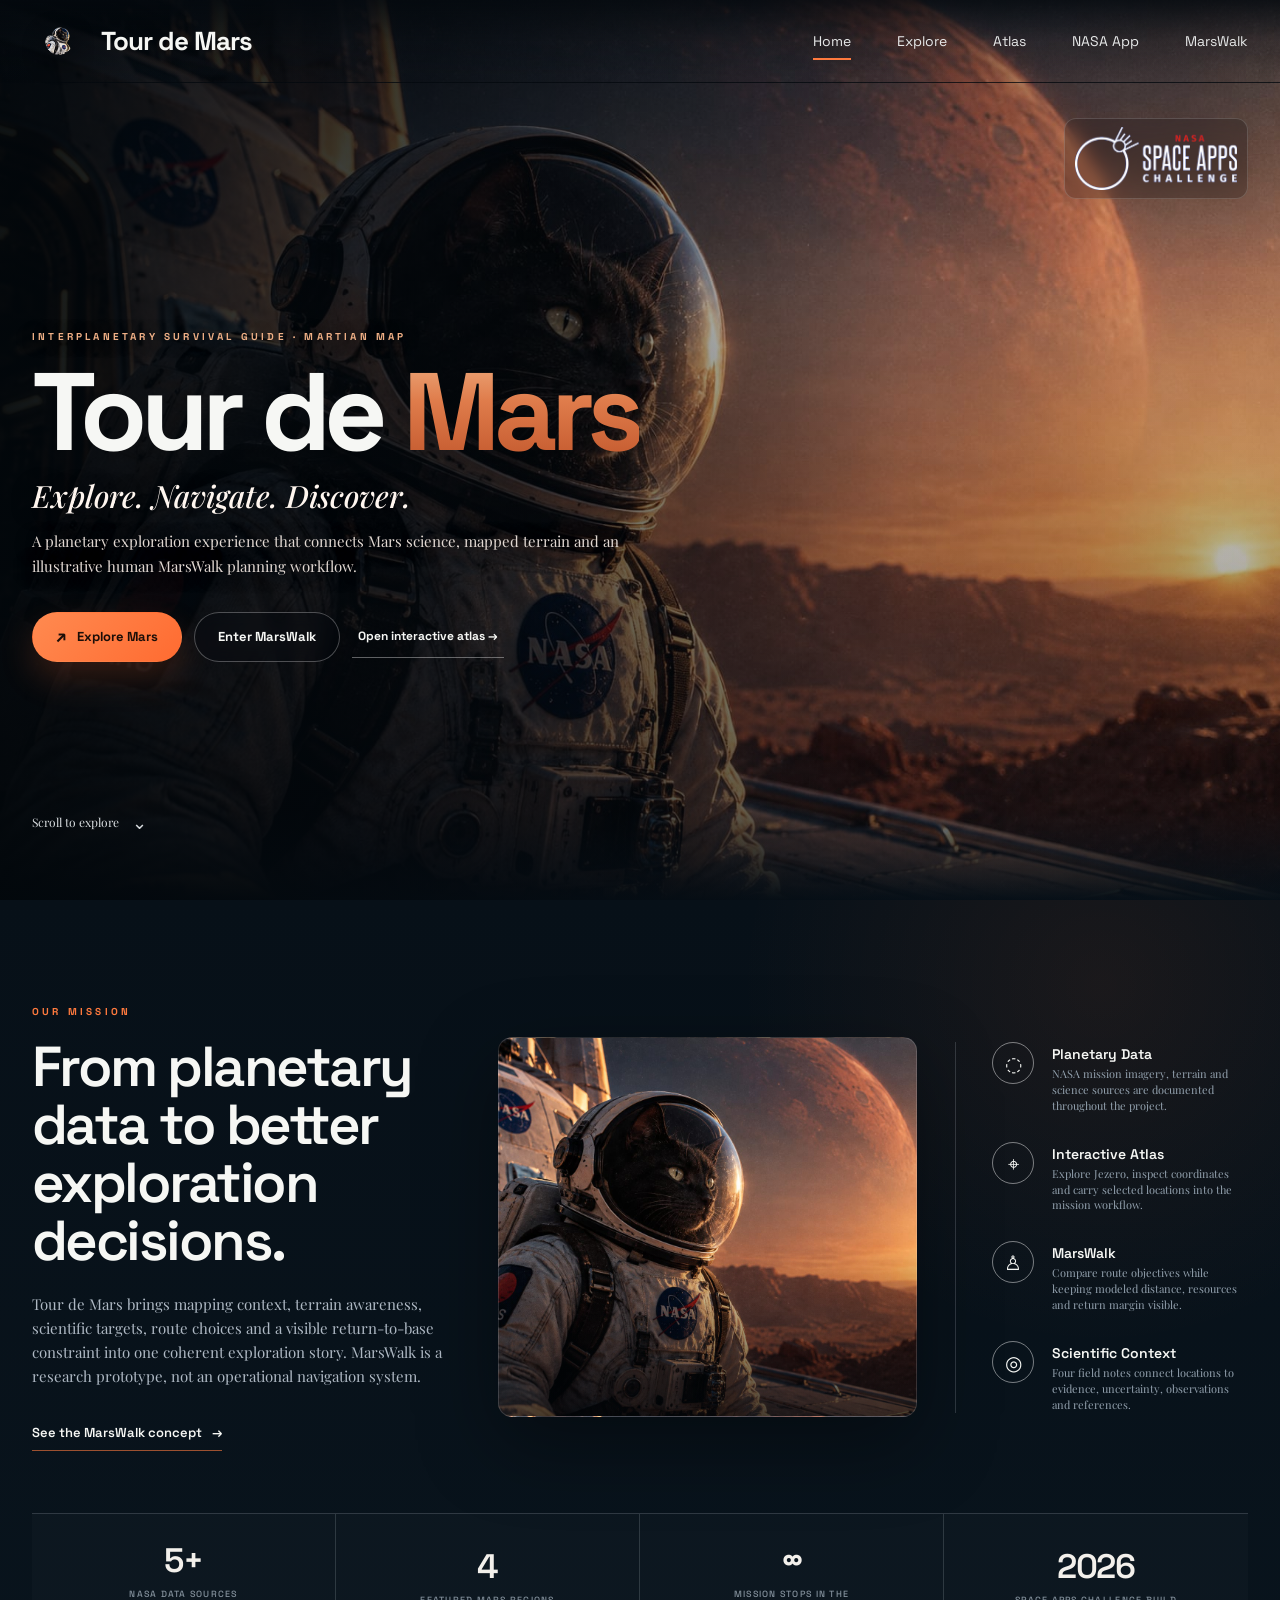
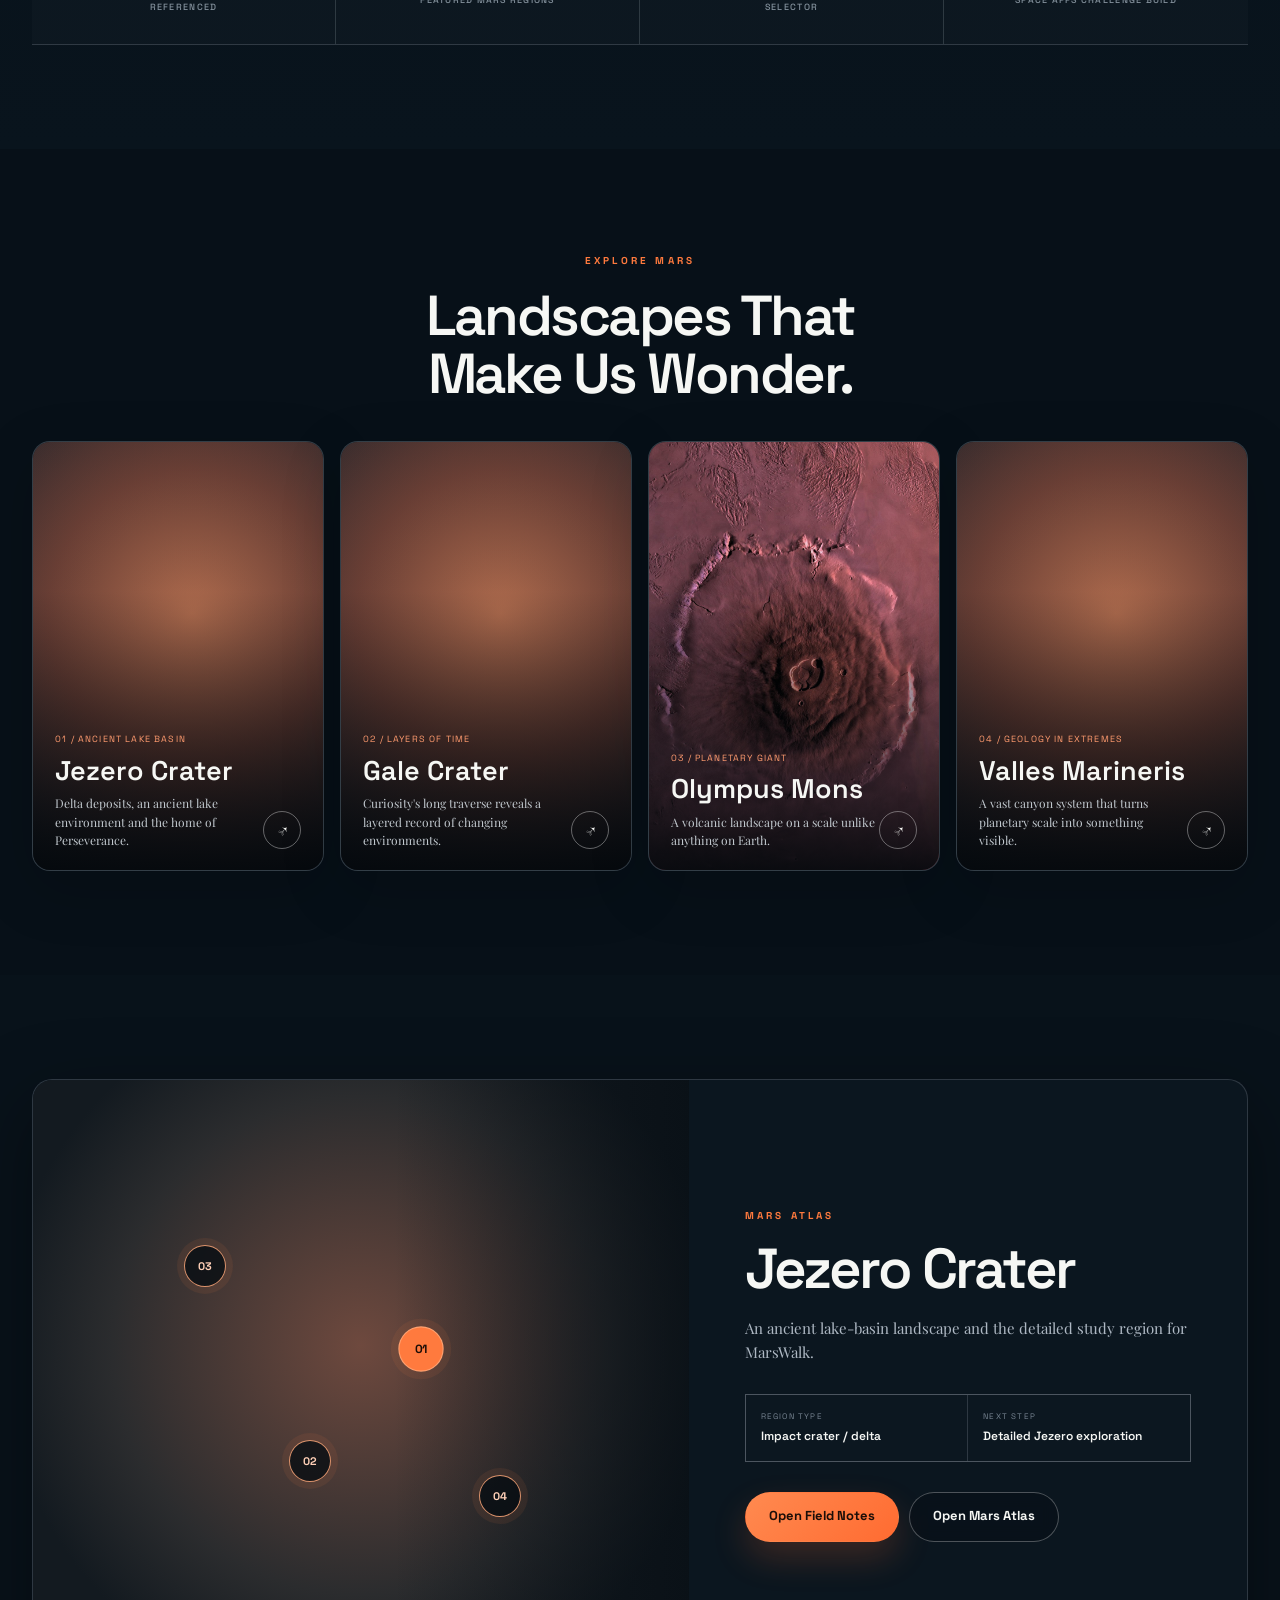
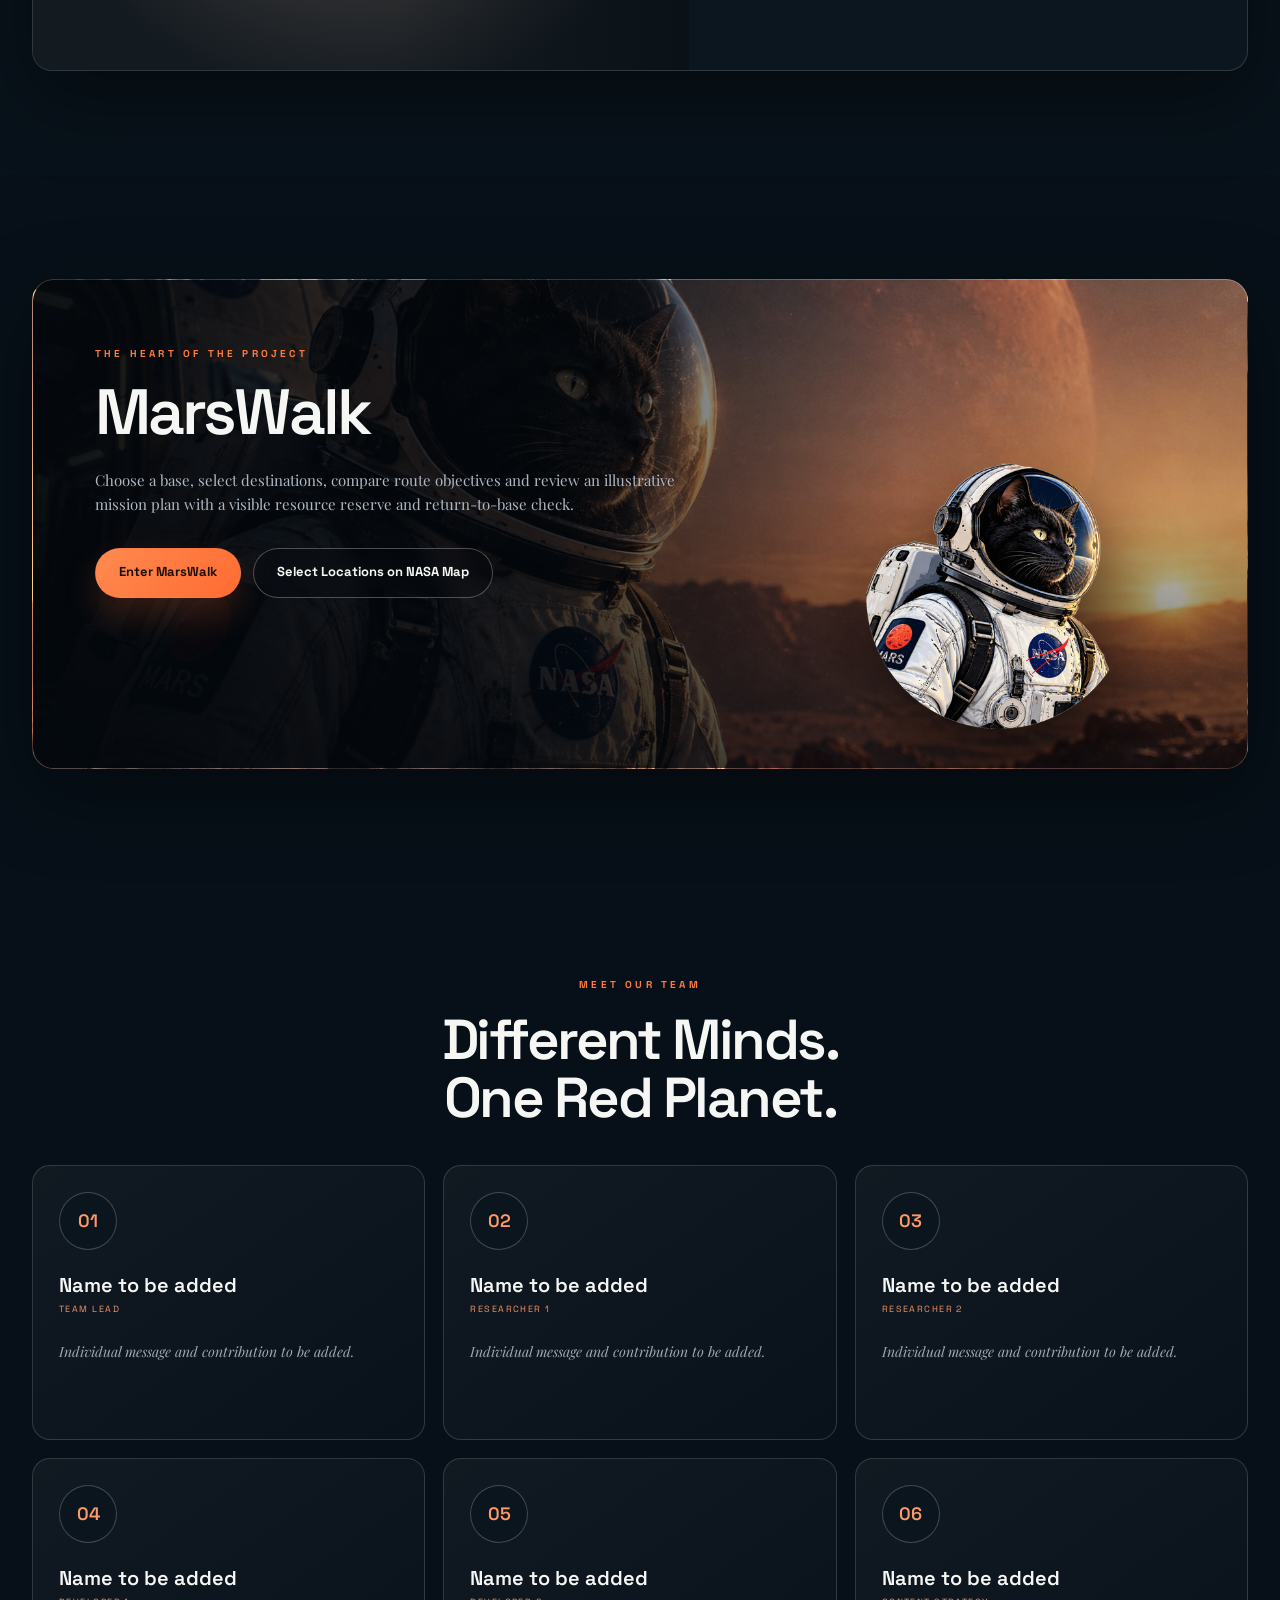
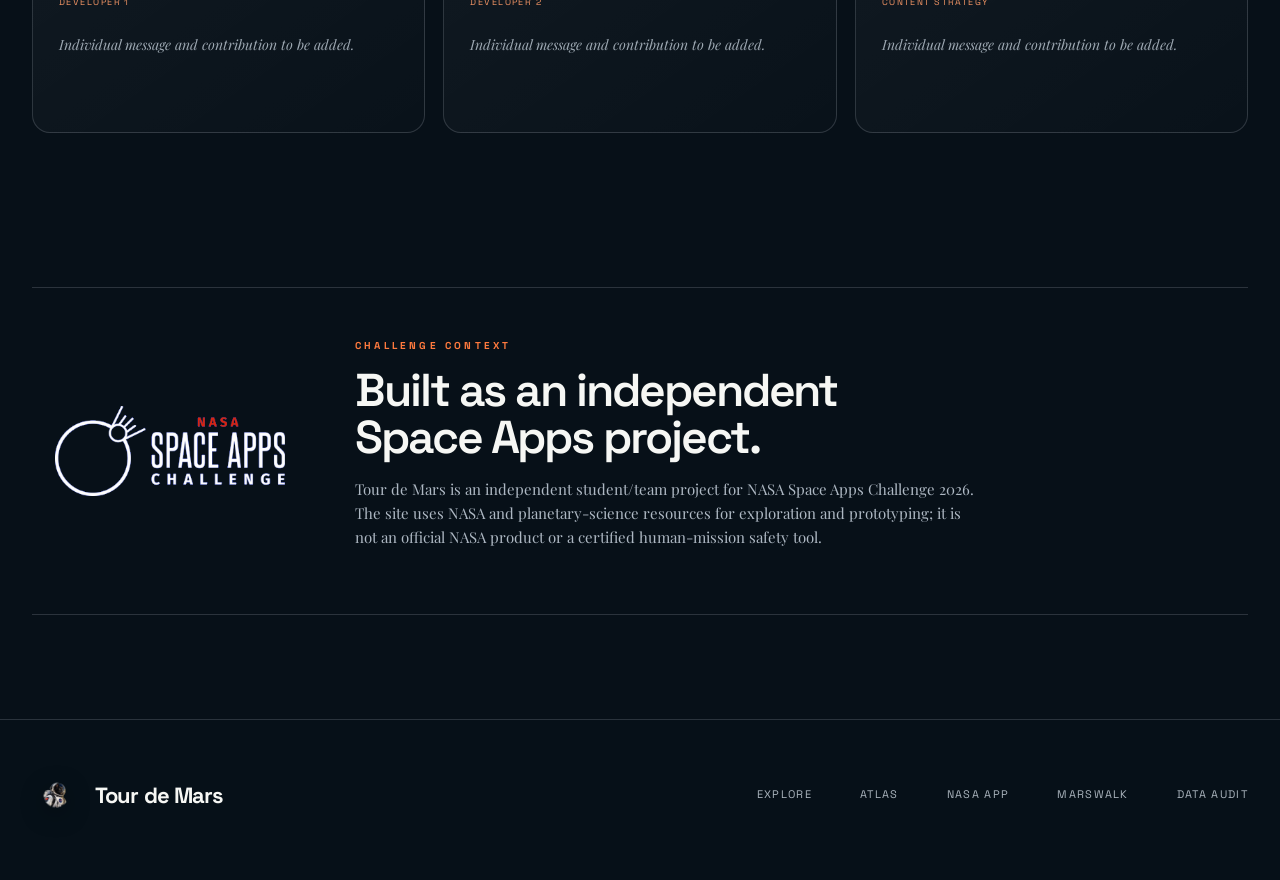
==== index.html @ bbc2a616 "first commit" ====
<!doctype html>
<html lang="en">
<head>
  <meta charset="utf-8">
  <meta name="viewport" content="width=device-width,initial-scale=1">
  <meta name="theme-color" content="#071018">
  <meta name="description" content="Tour de Mars — an interactive NASA Space Apps Challenge 2026 project exploring Mars through planetary data, field notes, a Mars atlas and the MarsWalk route-planning prototype.">
  <title>Tour de Mars — Explore. Navigate. Discover.</title>
  <link rel="preconnect" href="https://fonts.googleapis.com">
  <link rel="preconnect" href="https://fonts.gstatic.com" crossorigin>
  <link href="https://fonts.googleapis.com/css2?family=Playfair+Display:ital,wght@0,400;0,500;0,600;1,500&family=Space+Grotesk:wght@500;600;700&display=swap" rel="stylesheet">
  <link rel="stylesheet" href="site.css">
</head>
<body>
<header class="site-header" id="top">
  <div class="shell navbar">
    <a class="brand" href="index.html" aria-label="Tour de Mars home">
      <img class="brand-mark brand-mark-astronaut" src="assets/cat-astronaut.png" alt="Tour de Mars cat astronaut emblem">
      <span class="brand-name">Tour de Mars</span>
    </a>
    <button class="menu-btn" id="menuBtn" aria-label="Open navigation" aria-expanded="false">☰</button>
    <nav class="navlinks" id="navlinks" aria-label="Main navigation">
      <a class="active" href="#top">Home</a>
      <a href="#places">Explore</a>
      <a href="#atlas">Atlas</a>
      <a href="live-map.html">NASA App</a>
      <a href="marswalk.html">MarsWalk</a>
    </nav>
  </div>
</header>

<main>
  <section class="hero" aria-labelledby="hero-title">
    <div class="hero-bg" role="img" aria-label="Cat astronaut overlooking a sunlit Martian landscape"></div>
    <div class="hero-shade"></div>
    <a class="hero-space-apps" href="https://www.spaceappschallenge.org/" target="_blank" rel="noopener" aria-label="NASA Space Apps Challenge official website">
      <img src="assets/space-apps-logo-transparent.png" alt="NASA Space Apps Challenge">
    </a>
    <div class="shell hero-inner">
      <div class="hero-copy reveal">
        <div class="eyebrow hero-eyebrow">Interplanetary Survival Guide · Martian Map</div>
        <h1 id="hero-title">Tour de <span>Mars</span></h1>
        <p class="hero-sub">Explore. Navigate. Discover.</p>
        <p class="hero-intro">A planetary exploration experience that connects Mars science, mapped terrain and an illustrative human MarsWalk planning workflow.</p>
        <div class="hero-actions">
          <a class="button primary" href="#places"><span class="button-icon">↗</span>Explore Mars</a>
          <a class="button ghost" href="marswalk.html">Enter MarsWalk</a>
          <a class="hero-atlas-link" href="#atlas">Open interactive atlas →</a>
        </div>
      </div>
      <a class="scroll-hint" href="#mission">Scroll to explore <span>⌄</span></a>
    </div>
  </section>

  <section class="section mission-section" id="mission">
    <div class="shell mission-grid">
      <div class="mission-copy reveal">
        <div class="eyebrow">Our Mission</div>
        <h2>From planetary data to better exploration decisions.</h2>
        <p>Tour de Mars brings mapping context, terrain awareness, scientific targets, route choices and a visible return-to-base constraint into one coherent exploration story. MarsWalk is a research prototype, not an operational navigation system.</p>
        <a class="text-link" href="#marswalk">See the MarsWalk concept <span>→</span></a>
      </div>
      <div class="mission-visual reveal"><div class="mission-photo"></div></div>
      <div class="feature-list reveal" aria-label="Project features">
        <div class="feature-row"><span class="feature-icon">◌</span><div><b>Planetary Data</b><small>NASA mission imagery, terrain and science sources are documented throughout the project.</small></div></div>
        <div class="feature-row"><span class="feature-icon">⌖</span><div><b>Interactive Atlas</b><small>Explore Jezero, inspect coordinates and carry selected locations into the mission workflow.</small></div></div>
        <div class="feature-row"><span class="feature-icon">♙</span><div><b>MarsWalk</b><small>Compare route objectives while keeping modeled distance, resources and return margin visible.</small></div></div>
        <div class="feature-row"><span class="feature-icon">◎</span><div><b>Scientific Context</b><small>Four field notes connect locations to evidence, uncertainty, observations and references.</small></div></div>
      </div>
    </div>

    <div class="shell project-stats reveal" aria-label="Project overview statistics">
      <div class="stat"><strong>5+</strong><span>NASA data sources referenced</span></div>
      <div class="stat"><strong>4</strong><span>featured Mars regions</span></div>
      <div class="stat"><strong>∞</strong><span>mission stops in the selector</span></div>
      <div class="stat"><strong>2026</strong><span>Space Apps challenge build</span></div>
    </div>
  </section>

  <section class="section" id="places">
    <div class="shell">
      <div class="section-title centered-title reveal">
        <div class="eyebrow">Explore Mars</div>
        <h2>Landscapes That<br>Make Us Wonder.</h2>
      </div>
      <div class="site-grid">
        <a class="site-card reveal" href="site.html?site=jezero"><div class="photo nasa-photo" data-query="Jezero Crater Perseverance delta Mars"></div><div class="site-copy"><span class="num">01 / Ancient Lake Basin</span><h3>Jezero Crater</h3><p>Delta deposits, an ancient lake environment and the home of Perseverance.</p><span class="site-arrow">↗</span></div></a>
        <a class="site-card reveal" href="site.html?site=gale"><div class="photo nasa-photo" data-query="Gale Crater Mount Sharp Curiosity Mars"></div><div class="site-copy"><span class="num">02 / Layers of Time</span><h3>Gale Crater</h3><p>Curiosity's long traverse reveals a layered record of changing environments.</p><span class="site-arrow">↗</span></div></a>
        <a class="site-card reveal" href="site.html?site=olympus"><div class="photo" style="background-image:url('assets/olympus-mons.jpg')" role="img" aria-label="Olympus Mons"></div><div class="site-copy"><span class="num">03 / Planetary Giant</span><h3>Olympus Mons</h3><p>A volcanic landscape on a scale unlike anything on Earth.</p><span class="site-arrow">↗</span></div></a>
        <a class="site-card reveal" href="site.html?site=valles"><div class="photo nasa-photo" data-query="Valles Marineris Mars canyon NASA"></div><div class="site-copy"><span class="num">04 / Geology in Extremes</span><h3>Valles Marineris</h3><p>A vast canyon system that turns planetary scale into something visible.</p><span class="site-arrow">↗</span></div></a>
      </div>
    </div>
  </section>

  <section class="section atlas-section" id="atlas">
    <div class="shell atlas-card reveal">
      <div class="atlas-visual nasa-photo" data-query="Jezero Crater orbital Mars NASA" aria-label="NASA Mars image used as Jezero atlas preview">
        <div class="atlas-marker m1 active" data-site="jezero">01</div>
        <div class="atlas-marker m2" data-site="gale">02</div>
        <div class="atlas-marker m3" data-site="olympus">03</div>
        <div class="atlas-marker m4" data-site="valles">04</div>
      </div>
      <div class="atlas-info">
        <div class="eyebrow">Mars Atlas</div>
        <h2 id="atlasTitle">Jezero Crater</h2>
        <p id="atlasDesc">An ancient lake-basin landscape and the detailed study region for MarsWalk.</p>
        <dl class="atlas-meta"><div><dt>Region Type</dt><dd id="atlasType">Impact crater / delta</dd></div><div><dt>Next Step</dt><dd id="atlasNext">Detailed Jezero exploration</dd></div></dl>
        <div class="atlas-actions"><a id="atlasLink" class="button primary" href="site.html?site=jezero">Open Field Notes</a><a class="button ghost" href="live-map.html">Open Mars Atlas</a></div>
      </div>
    </div>
  </section>

  <section class="section" id="marswalk">
    <div class="shell marswalk-banner reveal">
      <div class="marswalk-overlay"></div>
      <div class="marswalk-copy">
        <div class="eyebrow">The Heart of the Project</div>
        <h2>MarsWalk</h2>
        <p>Choose a base, select destinations, compare route objectives and review an illustrative mission plan with a visible resource reserve and return-to-base check.</p>
        <div class="hero-actions"><a class="button primary" href="marswalk.html">Enter MarsWalk</a><a class="button ghost" href="live-map.html">Select Locations on NASA Map</a></div>
      </div>
      <img class="marswalk-cat" src="assets/cat-astronaut.png" alt="Tour de Mars cat astronaut">
    </div>
  </section>

  <section class="section team-section" id="team">
    <div class="shell">
      <div class="section-title centered-title reveal"><div class="eyebrow">Meet Our Team</div><h2>Different Minds.<br>One Red Planet.</h2></div>
      <div class="team-grid">
        <article class="team-card reveal"><div class="avatar">01</div><h3>Name to be added</h3><div class="role">Team Lead</div><p>Individual message and contribution to be added.</p></article>
        <article class="team-card reveal"><div class="avatar">02</div><h3>Name to be added</h3><div class="role">Researcher 1</div><p>Individual message and contribution to be added.</p></article>
        <article class="team-card reveal"><div class="avatar">03</div><h3>Name to be added</h3><div class="role">Researcher 2</div><p>Individual message and contribution to be added.</p></article>
        <article class="team-card reveal"><div class="avatar">04</div><h3>Name to be added</h3><div class="role">Developer 1</div><p>Individual message and contribution to be added.</p></article>
        <article class="team-card reveal"><div class="avatar">05</div><h3>Name to be added</h3><div class="role">Developer 2</div><p>Individual message and contribution to be added.</p></article>
        <article class="team-card reveal"><div class="avatar">06</div><h3>Name to be added</h3><div class="role">Content Strategy</div><p>Individual message and contribution to be added.</p></article>
      </div>
    </div>
  </section>

  <section class="section space-apps-section" id="space-apps">
    <div class="shell space-apps-card reveal">
      <img src="assets/space-apps-logo-transparent.png" alt="NASA Space Apps Challenge">
      <div><div class="eyebrow">Challenge Context</div><h2>Built as an independent Space Apps project.</h2><p>Tour de Mars is an independent student/team project for NASA Space Apps Challenge 2026. The site uses NASA and planetary-science resources for exploration and prototyping; it is not an official NASA product or a certified human-mission safety tool.</p></div>
    </div>
  </section>
</main>

<footer class="footer">
  <div class="shell footer-grid">
    <a class="brand footer-brand" href="index.html"><img class="brand-mark brand-mark-astronaut" src="assets/cat-astronaut.png" alt=""><span class="brand-name">Tour de Mars</span></a>
    <nav class="footer-nav" aria-label="Footer navigation"><a href="#places">Explore</a><a href="#atlas">Atlas</a><a href="live-map.html">NASA App</a><a href="marswalk.html">MarsWalk</a><a href="audit.html">Data Audit</a></nav>
  </div>
</footer>
<script src="site.js"></script>
</body>
</html>
---- site.css ----
:root{
  --bg:#071018;--bg2:#0a141d;--panel:#0d1822;--panel2:#101c27;--line:rgba(226,237,245,.16);
  --text:#f6f7f4;--muted:#aeb8c3;--dim:#73808d;--orange:#ff7a3e;--orange2:#d75a26;--amber:#f5ba75;
  --safe:#79d8ad;--bad:#ef6d6d;--radius:22px;--shadow:0 26px 80px rgba(0,0,0,.38);
  --head:"Space Grotesk",system-ui,sans-serif;--body:Inter,system-ui,-apple-system,"Segoe UI",sans-serif;color-scheme:dark
}
*{box-sizing:border-box}html{scroll-behavior:smooth;scroll-padding-top:86px}body{margin:0;background:var(--bg);color:var(--text);font-family:var(--body);line-height:1.6;overflow-x:hidden}a{color:inherit;text-decoration:none}button,input,select{font:inherit}img{max-width:100%;display:block}
a:focus-visible,button:focus-visible,input:focus-visible,select:focus-visible{outline:3px solid #ffd0b7;outline-offset:3px;border-radius:6px}.shell{width:min(1360px,calc(100% - 64px));margin:auto}
.site-header{position:fixed;top:0;left:0;right:0;z-index:100;border-bottom:1px solid transparent;transition:.25s;background:linear-gradient(180deg,rgba(4,9,14,.8),rgba(4,9,14,.18),transparent);backdrop-filter:blur(0)}.site-header.scrolled{background:rgba(5,12,18,.9);border-color:var(--line);backdrop-filter:blur(18px)}
.navbar{height:92px;display:grid;grid-template-columns:minmax(245px,1fr) auto minmax(185px,1fr);align-items:center;gap:28px}.brand{display:flex;align-items:center;gap:15px;min-width:0}.brand-mark{width:57px;height:57px;object-fit:contain;flex:none}.brand-name{font:700 28px/1 var(--head);letter-spacing:-.035em;white-space:nowrap}.navlinks{display:flex;align-items:center;justify-content:center;gap:44px}.navlinks a{position:relative;padding:11px 0;font-size:14px;color:#e7e9e9;white-space:nowrap}.navlinks a:after{content:"";position:absolute;left:0;right:100%;bottom:3px;height:2px;background:var(--orange);transition:.2s}.navlinks a:hover:after,.navlinks a.active:after{right:0}.space-apps-lockup{justify-self:end;width:166px;display:block}.space-apps-lockup img{width:100%;max-height:64px;object-fit:contain}.menu-btn{display:none;border:1px solid var(--line);background:rgba(8,15,22,.66);color:white;width:44px;height:44px;border-radius:12px;font-size:22px}
.hero{position:relative;min-height:100svh;display:flex;align-items:stretch;overflow:hidden;background:#0a1118}.hero-bg{position:absolute;inset:0;background-image:url('assets/hero-mars.jpeg');background-size:cover;background-position:center 43%;transform:scale(1.002)}.hero-shade{position:absolute;inset:0;background:linear-gradient(90deg,rgba(2,7,11,.92) 0%,rgba(3,8,13,.66) 34%,rgba(4,9,14,.13) 67%,rgba(4,9,14,.1)),linear-gradient(180deg,rgba(3,8,13,.3),transparent 28%,rgba(3,8,13,.38) 92%,#071018 100%)}.hero-inner{position:relative;z-index:2;display:flex;align-items:center;min-height:100svh;padding-top:92px}.hero-copy{max-width:760px;margin-top:-2vh}.hero h1{font:700 clamp(68px,8vw,126px)/.9 var(--head);letter-spacing:-.06em;margin:0 0 24px;text-wrap:balance}.hero-sub{font:500 clamp(20px,2.2vw,34px)/1.42 "Playfair Display",serif;margin:0;color:#f6eee8;text-shadow:0 2px 24px rgba(0,0,0,.35)}.hero-actions{display:flex;gap:12px;flex-wrap:wrap;margin-top:32px}.button{display:inline-flex;align-items:center;justify-content:center;gap:10px;min-height:50px;padding:0 23px;border:1px solid rgba(255,255,255,.28);border-radius:999px;font-size:13px;font-weight:700;transition:.2s;background:rgba(4,10,16,.28);backdrop-filter:blur(8px)}.button:hover{transform:translateY(-2px);border-color:rgba(255,255,255,.62)}.button.primary{background:linear-gradient(135deg,#ff8a50,#ff6b31);border-color:transparent;color:#1b0e08;box-shadow:0 16px 35px rgba(255,110,49,.2)}.button-icon{font-size:17px}.scroll-hint{position:absolute;left:0;bottom:7vh;display:flex;align-items:center;gap:13px;font-size:12px;color:#d8dcdf}.scroll-hint span{font-size:18px}
.section{padding:104px 0}.eyebrow{font-size:10px;letter-spacing:.32em;text-transform:uppercase;color:var(--orange);font-weight:700}.mission-section{background:radial-gradient(circle at 86% 10%,rgba(255,123,62,.08),transparent 27%),linear-gradient(180deg,#071018,#09141d)}.mission-grid{display:grid;grid-template-columns:1.08fr 1.06fr .74fr;gap:38px;align-items:center}.mission-copy h2,.split-intro h2,.section-title h2,.atlas-info h2,.space-apps-card h2,.marswalk-copy h2{font:600 clamp(38px,4.4vw,68px)/1.03 var(--head);letter-spacing:-.045em;margin:18px 0 22px;text-wrap:balance}.mission-copy p,.split-intro p,.atlas-info p,.space-apps-card p,.marswalk-copy p{color:var(--muted);font-size:15px;max-width:620px}.text-link{display:inline-flex;align-items:center;gap:10px;margin-top:20px;padding-bottom:6px;border-bottom:1px solid rgba(255,122,62,.6);font-weight:600;font-size:13px}.mission-visual{min-height:380px}.mission-photo{height:100%;min-height:380px;border-radius:14px;background:linear-gradient(180deg,transparent 55%,rgba(2,6,10,.72)),url('assets/hero-mars.jpeg') center 58%/cover;box-shadow:var(--shadow);border:1px solid var(--line)}.feature-list{border-left:1px solid var(--line);padding-left:36px;display:grid;gap:28px}.feature-row{display:grid;grid-template-columns:44px 1fr;gap:16px;align-items:start}.feature-icon{width:42px;height:42px;border:1px solid rgba(255,255,255,.45);border-radius:50%;display:grid;place-items:center;font-size:20px}.feature-row b{display:block;font:600 14px var(--head);margin:3px 0}.feature-row small{display:block;color:#92a0ad;font-size:11px;line-height:1.45}
.about-mars{padding-top:72px;padding-bottom:70px;background:#09141d}.split-intro{display:grid;grid-template-columns:1fr .9fr;gap:80px;align-items:end}.split-intro h2{margin-bottom:0}.split-intro p{margin:0 0 6px}.section-title{margin-bottom:38px}.section-title h2{margin-bottom:0}.site-grid{display:grid;grid-template-columns:repeat(4,1fr);gap:16px}.site-card{position:relative;min-height:430px;border-radius:18px;overflow:hidden;background:#111c25;border:1px solid var(--line);box-shadow:0 18px 60px rgba(0,0,0,.18)}.site-card .photo{position:absolute;inset:0;background:radial-gradient(circle at 55% 40%,#b56f50,#6c4036 48%,#172029);background-size:cover;background-position:center;transition:transform .55s}.site-card:hover .photo{transform:scale(1.045)}.site-card .photo:after{content:"";position:absolute;inset:0;background:linear-gradient(180deg,rgba(4,8,12,.04) 35%,rgba(4,8,12,.94) 100%)}.site-copy{position:absolute;left:22px;right:22px;bottom:20px;z-index:2}.site-copy .num{font-size:9px;text-transform:uppercase;letter-spacing:.13em;color:#ff9b6f}.site-copy h3{font:600 27px/1.02 var(--head);margin:8px 0 10px}.site-copy p{margin:0 42px 0 0;color:#c0c7cd;font-size:11px;line-height:1.5}.site-arrow{position:absolute;right:0;bottom:1px;width:38px;height:38px;border:1px solid rgba(255,255,255,.36);border-radius:50%;display:grid;place-items:center}.atlas-section{background:#08121a}.atlas-card{display:grid;grid-template-columns:1.08fr .92fr;min-height:590px;border:1px solid var(--line);border-radius:20px;overflow:hidden;background:#0b161f;box-shadow:var(--shadow)}.atlas-visual{position:relative;min-height:590px;background:radial-gradient(circle at 50% 45%,#6e493e,#2b2c2e 54%,#131a20 78%);background-size:cover;background-position:center}.atlas-visual:after{content:"";position:absolute;inset:0;background:linear-gradient(90deg,transparent 55%,rgba(7,14,20,.74))}.atlas-marker{position:absolute;z-index:3;width:42px;height:42px;border:1px solid rgba(255,169,121,.85);border-radius:50%;background:rgba(5,11,16,.76);color:#ffd0b7;font:700 11px var(--head);display:grid;place-items:center;cursor:pointer;box-shadow:0 0 0 7px rgba(255,126,66,.08);transition:.2s}.atlas-marker:hover,.atlas-marker.active{background:var(--orange);color:#1b0d07;transform:scale(1.08)}.atlas-marker.m1{left:56%;top:42%}.atlas-marker.m2{left:39%;top:61%}.atlas-marker.m3{left:23%;top:28%}.atlas-marker.m4{left:68%;top:67%}.atlas-info{padding:60px 56px;align-self:center}.atlas-info h2{margin:16px 0 18px}.atlas-meta{display:grid;grid-template-columns:1fr 1fr;margin:30px 0;background:var(--line);gap:1px;border:1px solid var(--line)}.atlas-meta div{padding:15px;background:#0c1720}.atlas-meta dt{font-size:8px;letter-spacing:.15em;text-transform:uppercase;color:#778491}.atlas-meta dd{margin:4px 0 0;font-size:12px;font-weight:600}.atlas-actions{display:flex;gap:10px;flex-wrap:wrap}
.team-section{background:#071018}.team-grid{display:grid;grid-template-columns:repeat(3,1fr);gap:16px}.team-card{min-height:260px;padding:26px;border:1px solid var(--line);border-radius:18px;background:linear-gradient(145deg,rgba(255,255,255,.045),rgba(255,255,255,.012));transition:.2s}.team-card:hover{transform:translateY(-3px);border-color:rgba(255,122,62,.42)}.avatar{width:58px;height:58px;border:1px solid rgba(255,255,255,.22);border-radius:50%;display:grid;place-items:center;color:#ff9a68;font:600 18px var(--head);background:#0b151d}.team-card h3{font:600 20px var(--head);margin:22px 0 4px}.role{font-size:9px;letter-spacing:.16em;text-transform:uppercase;color:#f19464}.team-card p{font:italic 14px/1.6 "Playfair Display",serif;color:#9da8b2;margin:25px 0 0}.space-apps-section{padding-top:50px}.space-apps-card{display:grid;grid-template-columns:260px 1fr;gap:55px;align-items:center;border-top:1px solid var(--line);border-bottom:1px solid var(--line);padding:50px 8px}.space-apps-card img{width:230px;margin:auto}.space-apps-card h2{font-size:clamp(34px,3.6vw,54px);margin:13px 0 14px}
.marswalk-banner{position:relative;min-height:490px;border:1px solid var(--line);border-radius:22px;overflow:hidden;background:url('assets/hero-mars.jpeg') center 58%/cover;box-shadow:var(--shadow)}.marswalk-overlay{position:absolute;inset:0;background:linear-gradient(90deg,rgba(3,8,13,.96) 0%,rgba(3,8,13,.72) 43%,rgba(3,8,13,.18) 72%,rgba(3,8,13,.22)),linear-gradient(0deg,rgba(3,8,13,.55),transparent 55%)}.marswalk-copy{position:relative;z-index:2;width:min(650px,62%);padding:66px 0 60px 62px}.marswalk-copy h2{font-size:clamp(48px,5vw,76px)}.marswalk-cat{position:absolute;z-index:2;right:-1%;bottom:-18%;width:min(45%,520px);filter:drop-shadow(0 28px 38px rgba(0,0,0,.62))}.footer{border-top:1px solid var(--line);padding:32px 0 44px;background:#061018}.footer-grid{display:flex;align-items:center;justify-content:space-between;gap:30px;flex-wrap:wrap}.footer-brand .brand-mark{width:42px;height:42px}.footer-brand .brand-name{font-size:20px}.footer-nav{display:flex;gap:34px;font-size:11px;color:#aab4bd}.reveal{opacity:0;transform:translateY(18px);transition:opacity .65s ease,transform .65s ease}.reveal.in{opacity:1;transform:none}
.detail-wrap{padding:130px 0 100px}.detail-hero{position:relative;min-height:650px;overflow:hidden;border-radius:22px;border:1px solid var(--line);background:#111a22}.detail-photo{position:absolute;inset:0;background-size:cover;background-position:center}.detail-photo:after{content:"";position:absolute;inset:0;background:linear-gradient(90deg,rgba(3,8,13,.94),rgba(3,8,13,.55) 48%,rgba(3,8,13,.12)),linear-gradient(0deg,rgba(3,8,13,.7),transparent 55%)}.detail-text{position:absolute;z-index:2;left:clamp(26px,6vw,78px);bottom:clamp(34px,7vw,75px);max-width:690px}.detail-text h1{font:700 clamp(58px,7.5vw,106px)/.9 var(--head);letter-spacing:-.055em;margin:14px 0 18px}.detail-text p{color:#d1d6da;max-width:590px}.chips{display:flex;flex-wrap:wrap;gap:8px;margin-top:20px}.chip{border:1px solid var(--line);background:rgba(7,15,22,.6);border-radius:999px;padding:7px 11px;font-size:9px;letter-spacing:.07em;color:#d0d5d8}.detail-body{display:grid;grid-template-columns:1.2fr .8fr;gap:18px;margin-top:18px}.detail-panel{padding:34px;border:1px solid var(--line);border-radius:18px;background:#0a151e}.detail-panel h2{font:600 38px/1.05 var(--head);margin:12px 0 16px}.detail-panel p{color:#aeb8c3}.source-list{display:grid;gap:10px;margin-top:20px}.source-list a{padding-bottom:9px;border-bottom:1px solid var(--line);font-size:12px}.source-list a:hover{color:#ff9e6f}
@media(max-width:1120px){.navbar{grid-template-columns:1fr auto auto}.space-apps-lockup{width:135px}.navlinks{gap:24px}.mission-grid{grid-template-columns:1fr 1fr}.feature-list{grid-column:1/-1;border-left:0;border-top:1px solid var(--line);padding:28px 0 0;grid-template-columns:repeat(2,1fr)}.site-grid{grid-template-columns:repeat(2,1fr)}.team-grid{grid-template-columns:repeat(2,1fr)}.marswalk-copy{width:68%}}
@media(max-width:860px){.shell{width:min(100% - 32px,1360px)}.site-header{background:rgba(5,12,18,.76);backdrop-filter:blur(14px)}.navbar{height:76px;grid-template-columns:1fr auto auto;gap:13px}.brand-mark{width:44px;height:44px}.brand-name{font-size:22px}.menu-btn{display:block;grid-column:2}.space-apps-lockup{grid-column:3;width:105px}.navlinks{display:none;position:absolute;top:76px;left:16px;right:16px;flex-direction:column;align-items:stretch;gap:0;padding:10px;border:1px solid var(--line);border-radius:14px;background:rgba(6,14,20,.97);box-shadow:var(--shadow)}.navlinks.open{display:flex}.navlinks a{padding:13px 14px}.hero-bg{background-position:42% center}.hero-shade{background:linear-gradient(90deg,rgba(2,7,11,.9),rgba(2,7,11,.38)),linear-gradient(0deg,#071018 0%,transparent 40%)}.hero-inner{padding-top:76px}.hero-copy{max-width:650px}.mission-grid{grid-template-columns:1fr}.feature-list{grid-template-columns:1fr 1fr}.split-intro{grid-template-columns:1fr;gap:24px}.atlas-card{grid-template-columns:1fr}.atlas-visual{min-height:480px}.space-apps-card{grid-template-columns:180px 1fr;gap:30px}.marswalk-copy{width:74%;padding-left:38px}.marswalk-cat{opacity:.8}.detail-body{grid-template-columns:1fr}}
@media(max-width:600px){.shell{width:min(100% - 24px,1360px)}.navbar{grid-template-columns:1fr auto}.space-apps-lockup{display:none}.brand-name{font-size:20px}.hero{min-height:760px}.hero-bg{background-position:43% center}.hero h1{font-size:clamp(55px,17vw,84px)}.hero-sub{font-size:19px}.hero-actions .button{width:100%}.scroll-hint{bottom:26px}.section{padding:78px 0}.mission-photo{min-height:300px}.feature-list{grid-template-columns:1fr}.site-grid,.team-grid{grid-template-columns:1fr}.site-card{min-height:390px}.atlas-visual{min-height:380px}.atlas-info{padding:38px 24px}.atlas-meta{grid-template-columns:1fr}.space-apps-card{grid-template-columns:1fr;text-align:left}.space-apps-card img{margin:0;width:180px}.marswalk-banner{min-height:570px;background-position:47% center}.marswalk-overlay{background:linear-gradient(180deg,rgba(3,8,13,.92),rgba(3,8,13,.58) 60%,rgba(3,8,13,.3))}.marswalk-copy{width:100%;padding:42px 24px}.marswalk-cat{width:78%;right:-18%;opacity:.76}.footer-grid{align-items:flex-start;flex-direction:column}.footer-nav{gap:18px;flex-wrap:wrap}.detail-wrap{padding-top:96px}.detail-hero{min-height:560px}.detail-text h1{font-size:54px}}
@media(prefers-reduced-motion:reduce){html{scroll-behavior:auto}.reveal{opacity:1;transform:none;transition:none}.site-card .photo,.button,.team-card{transition:none}}


/* Full scientific field notes supplied for the four Mars sites. */
.detail-body{align-items:start}
.field-note-panel{padding:38px 40px 44px}
.field-note-panel>h2{font-size:clamp(30px,3vw,46px);max-width:850px;margin-bottom:24px}
.field-note-meta{display:grid;grid-template-columns:repeat(2,minmax(0,1fr));gap:8px;margin:4px 0 20px}
.field-meta-card{padding:12px 14px;border:1px solid var(--line);border-radius:11px;background:#08131b;min-width:0}
.field-meta-card small{display:block;color:#7f8d98;font-size:8px;line-height:1.3;letter-spacing:.15em;text-transform:uppercase;font-weight:700}
.field-meta-card b{display:block;margin-top:5px;font:600 12px/1.4 var(--head);color:#eef1ef}
.field-note-basis{margin:0 0 22px!important;padding:14px 16px;border-left:3px solid var(--orange);border-radius:0 10px 10px 0;background:rgba(255,122,62,.065);color:#c8d0d6!important;font-size:12.5px!important}
.field-note-toc{display:flex;gap:7px;flex-wrap:wrap;margin:0 0 24px;padding:0 0 22px;border-bottom:1px solid var(--line)}
.field-note-toc a{padding:6px 9px;border:1px solid var(--line);border-radius:999px;color:#aeb8c3;font-size:9px;line-height:1.2}
.field-note-toc a:hover{border-color:rgba(255,122,62,.7);color:#fff}
.field-note-section{padding:26px 0 2px;border-top:1px solid rgba(226,237,245,.1)}
.field-note-section:first-child{border-top:0;padding-top:0}
.field-note-section h3{margin:0 0 14px;font:600 23px/1.2 var(--head);letter-spacing:-.025em;color:#f3f4f1}
.field-note-section p{margin:0 0 13px;color:#aeb8c3;font-size:13.25px;line-height:1.75}
.field-note-section ul{margin:0 0 14px;padding:0 0 0 19px;color:#aeb8c3}
.field-note-section li{margin:0 0 10px;padding-left:4px;font-size:13.25px;line-height:1.7}
.field-note-section a,.reference-list a{color:#ff9e71;text-decoration:underline;text-decoration-color:rgba(255,158,113,.38);text-underline-offset:3px;overflow-wrap:anywhere}
.reference-list{display:grid;gap:8px;margin-top:4px}
.reference-item{padding:11px 12px;border:1px solid rgba(226,237,245,.1);border-radius:10px;background:#08131b;color:#9faab3;font-size:11.5px;line-height:1.65}
.detail-side{position:sticky;top:112px;padding:32px}
.detail-side h2{font-size:36px}
.source-note{margin-top:22px;padding-top:16px;border-top:1px solid var(--line);font-size:10px;line-height:1.65;color:#74828d}
@media(max-width:860px){.detail-side{position:static}.field-note-panel{padding:30px 26px}.field-note-meta{grid-template-columns:1fr 1fr}}
@media(max-width:600px){.field-note-panel{padding:25px 20px}.field-note-meta{grid-template-columns:1fr}.field-note-section h3{font-size:20px}.field-note-section p,.field-note-section li{font-size:12.5px}.field-note-toc{display:none}}

/* === New design 1 refinement === */
:root{--body:"Playfair Display",Georgia,serif}
body{font-family:var(--body);font-weight:400}
.navlinks,.button,.hero-atlas-link,.eyebrow,.text-link,.site-copy .num,.role,.footer-nav,.chip,.field-note-toc,.atlas-meta,.project-stats{font-family:var(--head)}
.site-header .navbar{grid-template-columns:minmax(260px,1fr) auto;height:82px}
.brand-mark-astronaut{width:54px;height:54px;object-fit:contain;object-position:center;filter:drop-shadow(0 6px 12px rgba(0,0,0,.35))}
.brand-name{font-size:26px;letter-spacing:-.04em;white-space:nowrap}
.navlinks{gap:46px;justify-self:end}
.hero-inner{padding-top:82px}
.hero-space-apps{position:absolute;z-index:4;right:max(32px,calc((100vw - 1360px)/2));top:118px;width:184px;padding:8px 10px;border:1px solid rgba(255,255,255,.16);border-radius:12px;background:rgba(4,8,12,.2);backdrop-filter:blur(8px)}
.hero-space-apps img{width:100%;height:auto;filter:drop-shadow(0 5px 14px rgba(0,0,0,.4))}
.hero-bg{background-position:center 44%}
.hero-shade{background:linear-gradient(90deg,rgba(2,7,11,.94) 0%,rgba(3,8,13,.68) 35%,rgba(4,9,14,.1) 70%,rgba(4,9,14,.08)),linear-gradient(180deg,rgba(3,8,13,.32),transparent 30%,rgba(3,8,13,.46) 90%,#071018 100%)}
.hero-copy{max-width:760px;margin-top:1vh}
.hero-eyebrow{color:#f0b086;margin-bottom:18px;text-shadow:0 2px 16px rgba(0,0,0,.5)}
.hero h1{white-space:nowrap;font-size:clamp(66px,8.6vw,132px);margin-bottom:16px}
.hero h1 span{background:linear-gradient(180deg,#f3ba8e 0%,#df7c4b 42%,#bb4e25 100%);-webkit-background-clip:text;background-clip:text;color:transparent}
.hero-sub{font:500 clamp(22px,2.4vw,36px)/1.2 var(--body);font-style:italic;margin:0 0 14px;color:#fff6ef}
.hero-intro{max-width:610px;margin:0;color:#e1d8d2;font-size:15px;line-height:1.7;text-shadow:0 2px 20px rgba(0,0,0,.5)}
.hero-actions{align-items:center}
.hero-atlas-link{font-size:12px;font-weight:700;padding:11px 6px;border-bottom:1px solid rgba(255,255,255,.36)}
.mission-copy p,.split-intro p,.atlas-info p,.space-apps-card p,.marswalk-copy p,.site-copy p,.detail-panel p{font-family:var(--body)}
.project-stats{margin-top:62px;display:grid;grid-template-columns:repeat(4,minmax(0,1fr));text-align:center;border-top:1px solid var(--line);border-bottom:1px solid var(--line);background:rgba(255,255,255,.014)}
.stat{padding:30px 22px;min-height:128px;display:flex;flex-direction:column;align-items:center;justify-content:center;border-right:1px solid var(--line)}
.stat:last-child{border-right:0}
.stat strong{display:block;font:600 34px/1 var(--head);letter-spacing:-.04em;color:#f3f0eb}
.stat span{display:block;margin-top:10px;font:500 9px/1.45 var(--head);text-transform:uppercase;letter-spacing:.14em;color:#84919c;max-width:170px}
.centered-title{text-align:center}
.centered-title h2{margin-left:auto;margin-right:auto}
.site-copy p{font-size:12px;line-height:1.55}
.team-grid{grid-template-columns:repeat(3,minmax(0,1fr));gap:18px}
.team-card{min-height:275px;text-align:left}
.team-card p{font-family:var(--body);font-size:14px}
.space-apps-card>img{background:transparent}
.footer{padding:38px 0 48px}
.footer-grid{min-height:74px}
.footer-nav{gap:48px;font-size:11px;text-transform:uppercase;letter-spacing:.12em}
.footer-brand .brand-mark{width:48px;height:48px}
.footer-brand .brand-name{font-size:22px;white-space:nowrap}
.detail-panel,.field-note-section p,.field-note-section li,.reference-item{font-family:var(--body)}
@media(max-width:1120px){.site-header .navbar{grid-template-columns:1fr auto}.navlinks{gap:28px}.project-stats{grid-template-columns:repeat(2,1fr)}.stat:nth-child(2){border-right:0}.stat:nth-child(-n+2){border-bottom:1px solid var(--line)}}
@media(max-width:860px){.site-header .navbar{grid-template-columns:1fr auto;height:76px}.menu-btn{display:block;grid-column:2}.navlinks{justify-self:stretch}.hero-inner{padding-top:76px}.hero-space-apps{top:94px;right:22px;width:142px}.hero h1{white-space:normal;max-width:700px}.brand-mark-astronaut{width:46px;height:46px}.team-grid{grid-template-columns:repeat(2,1fr)}}
@media(max-width:600px){.hero-space-apps{top:92px;right:14px;width:116px}.hero h1{font-size:clamp(54px,16vw,78px);line-height:.94}.hero-copy{padding-top:72px}.hero-intro{font-size:14px}.project-stats{grid-template-columns:1fr 1fr}.stat{padding:24px 12px;min-height:116px}.team-grid{grid-template-columns:1fr}.footer-nav{gap:22px}.brand-name{font-size:20px}}
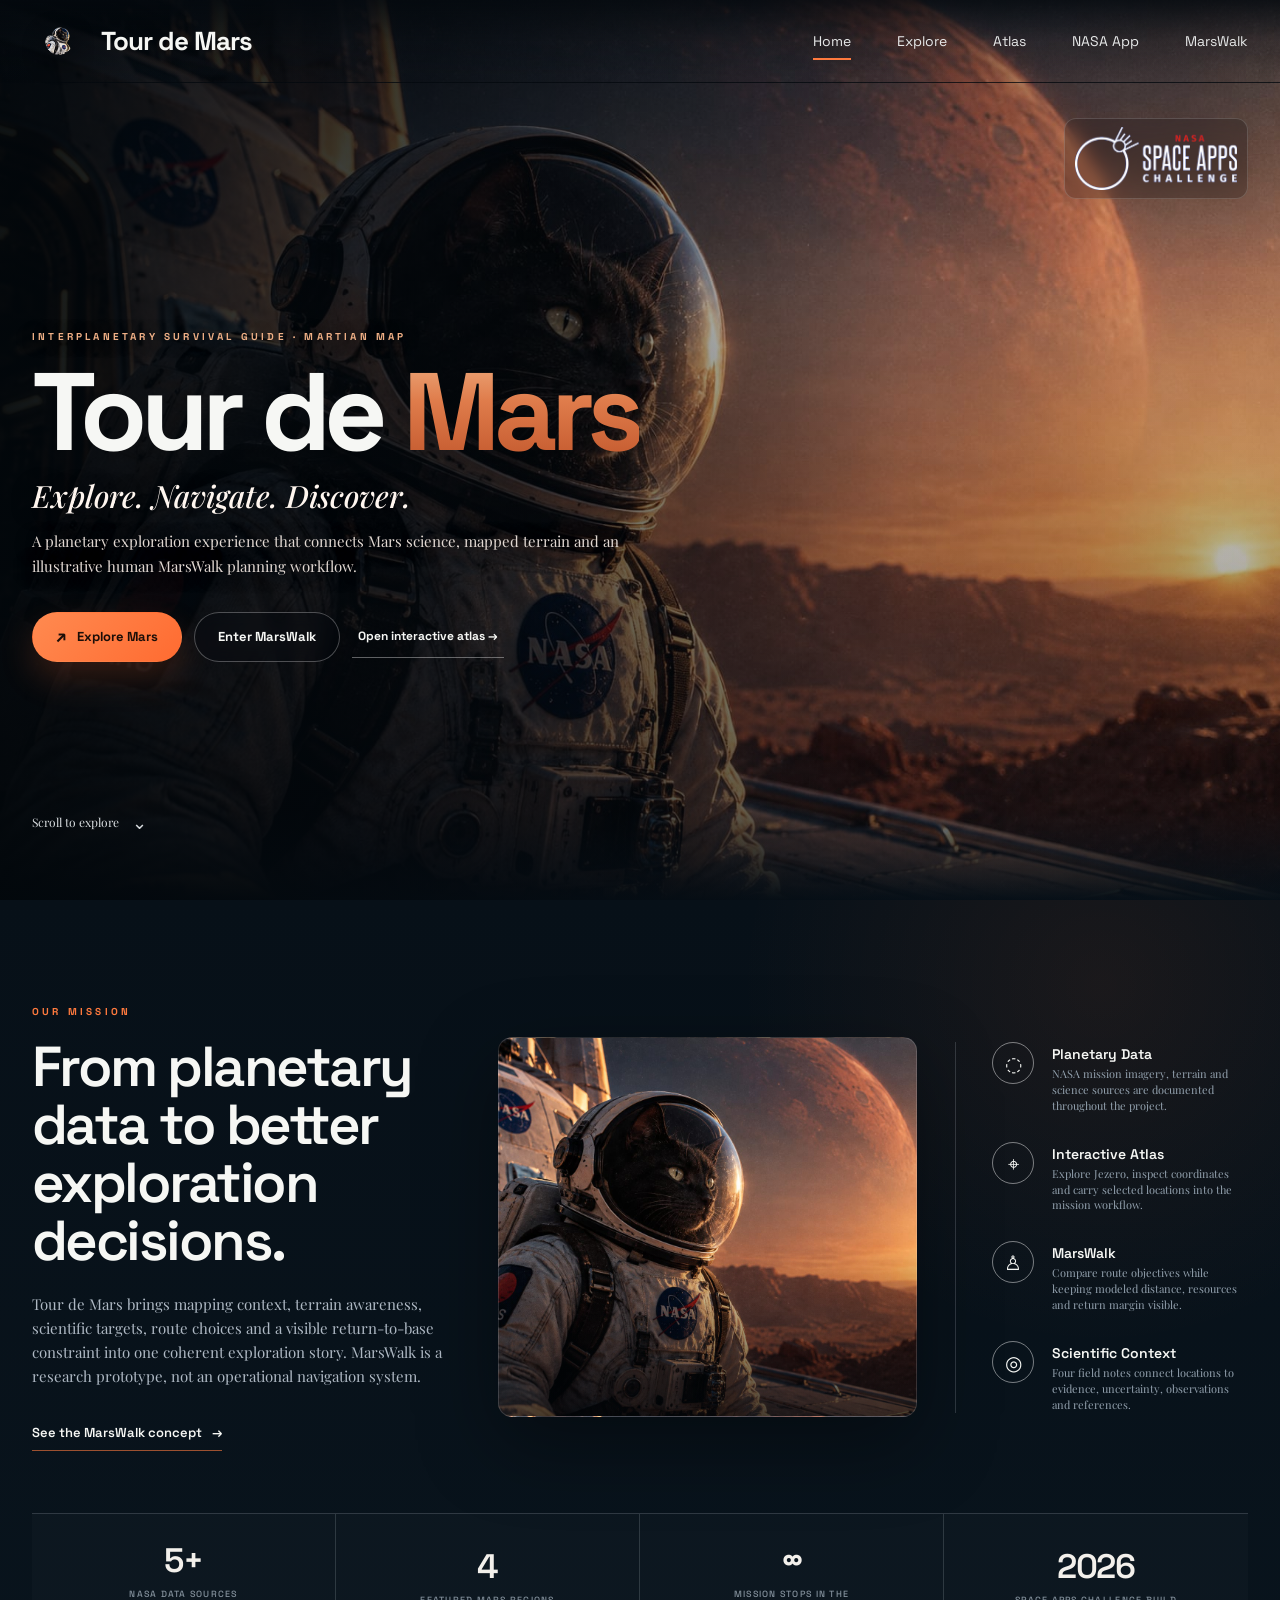
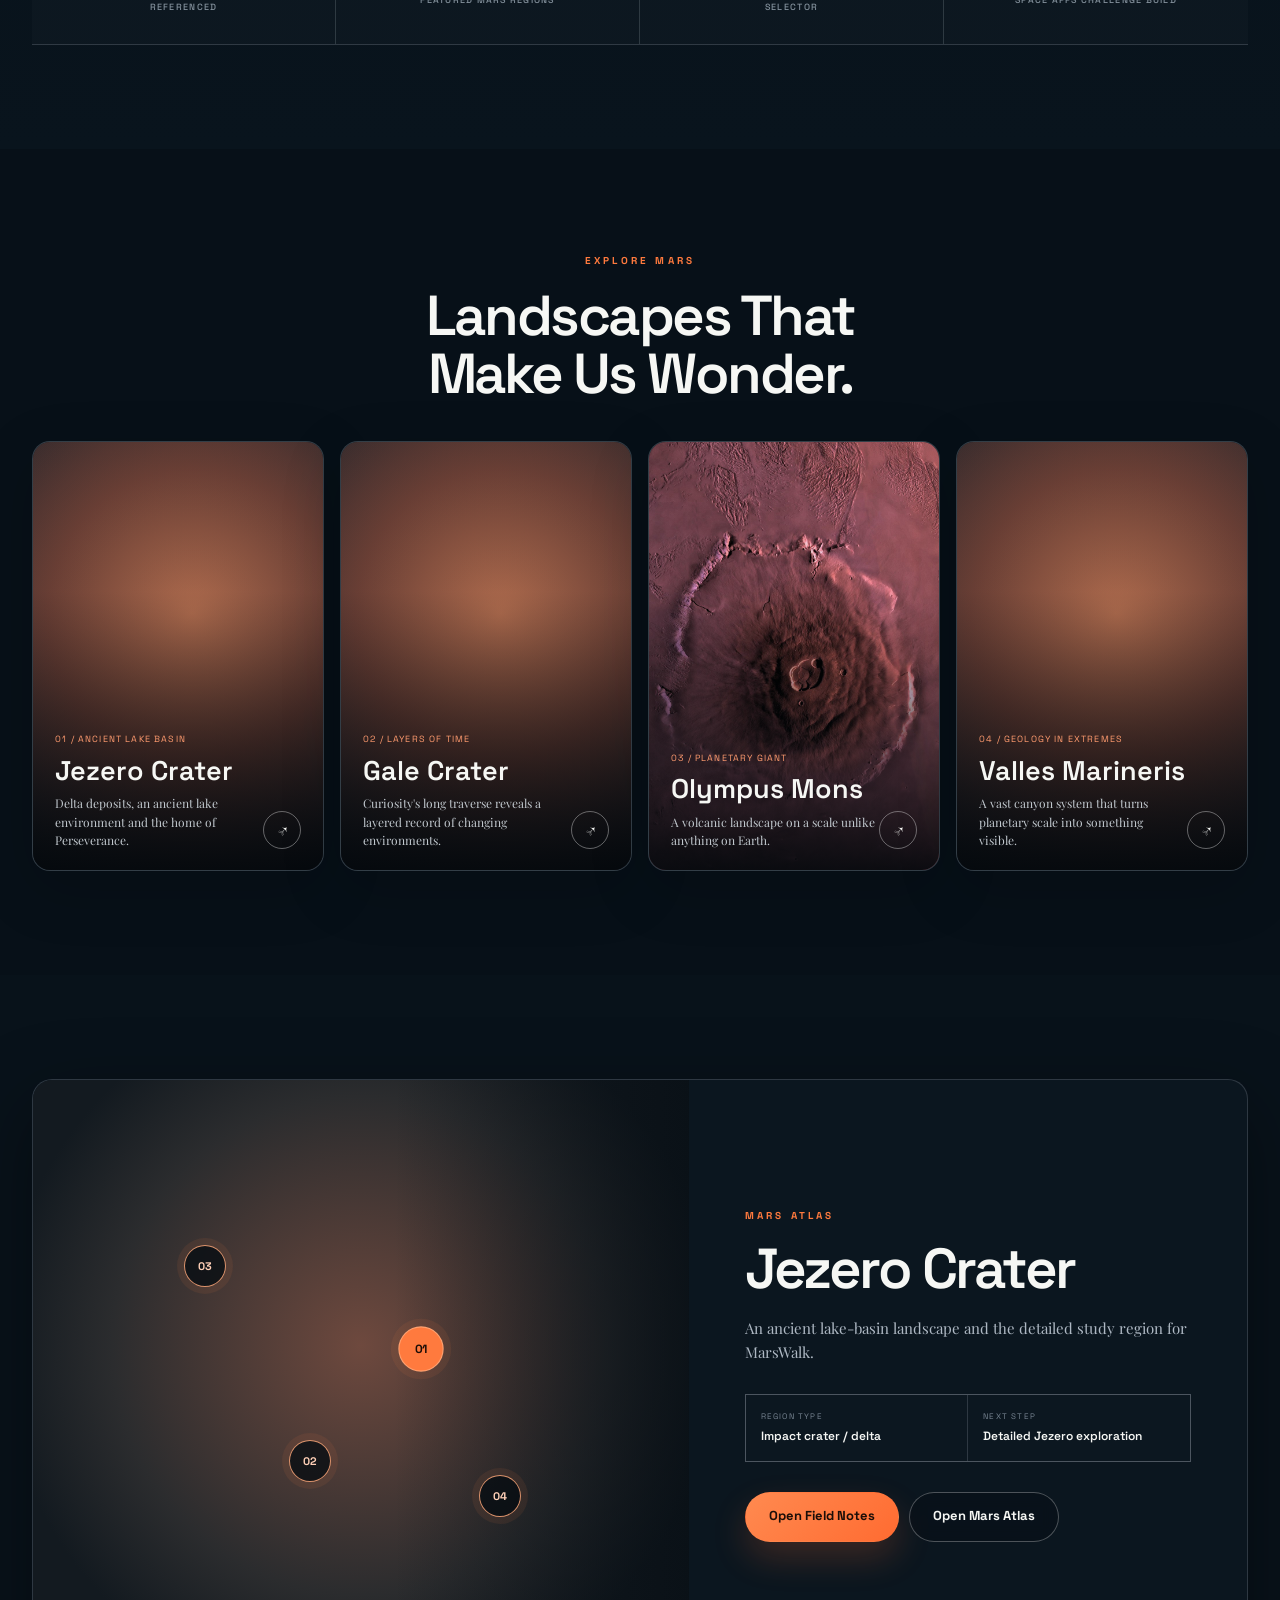
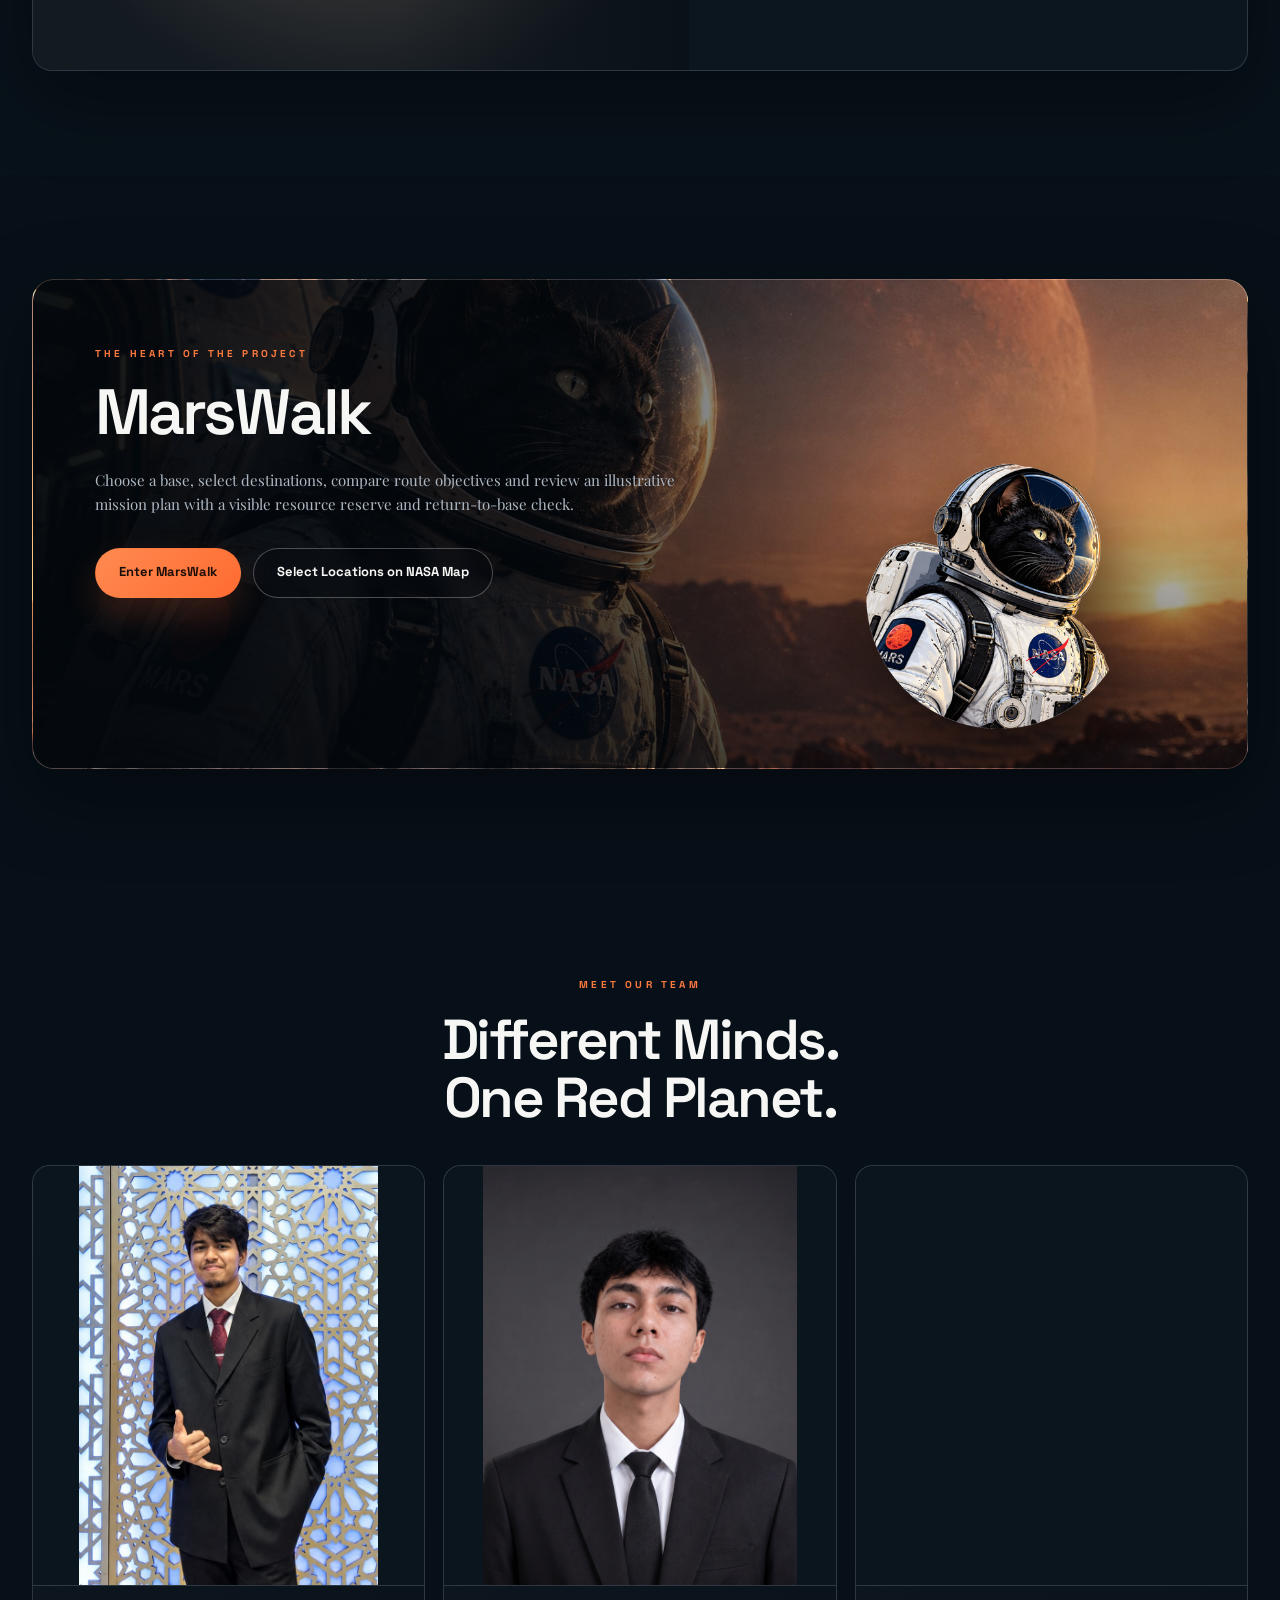
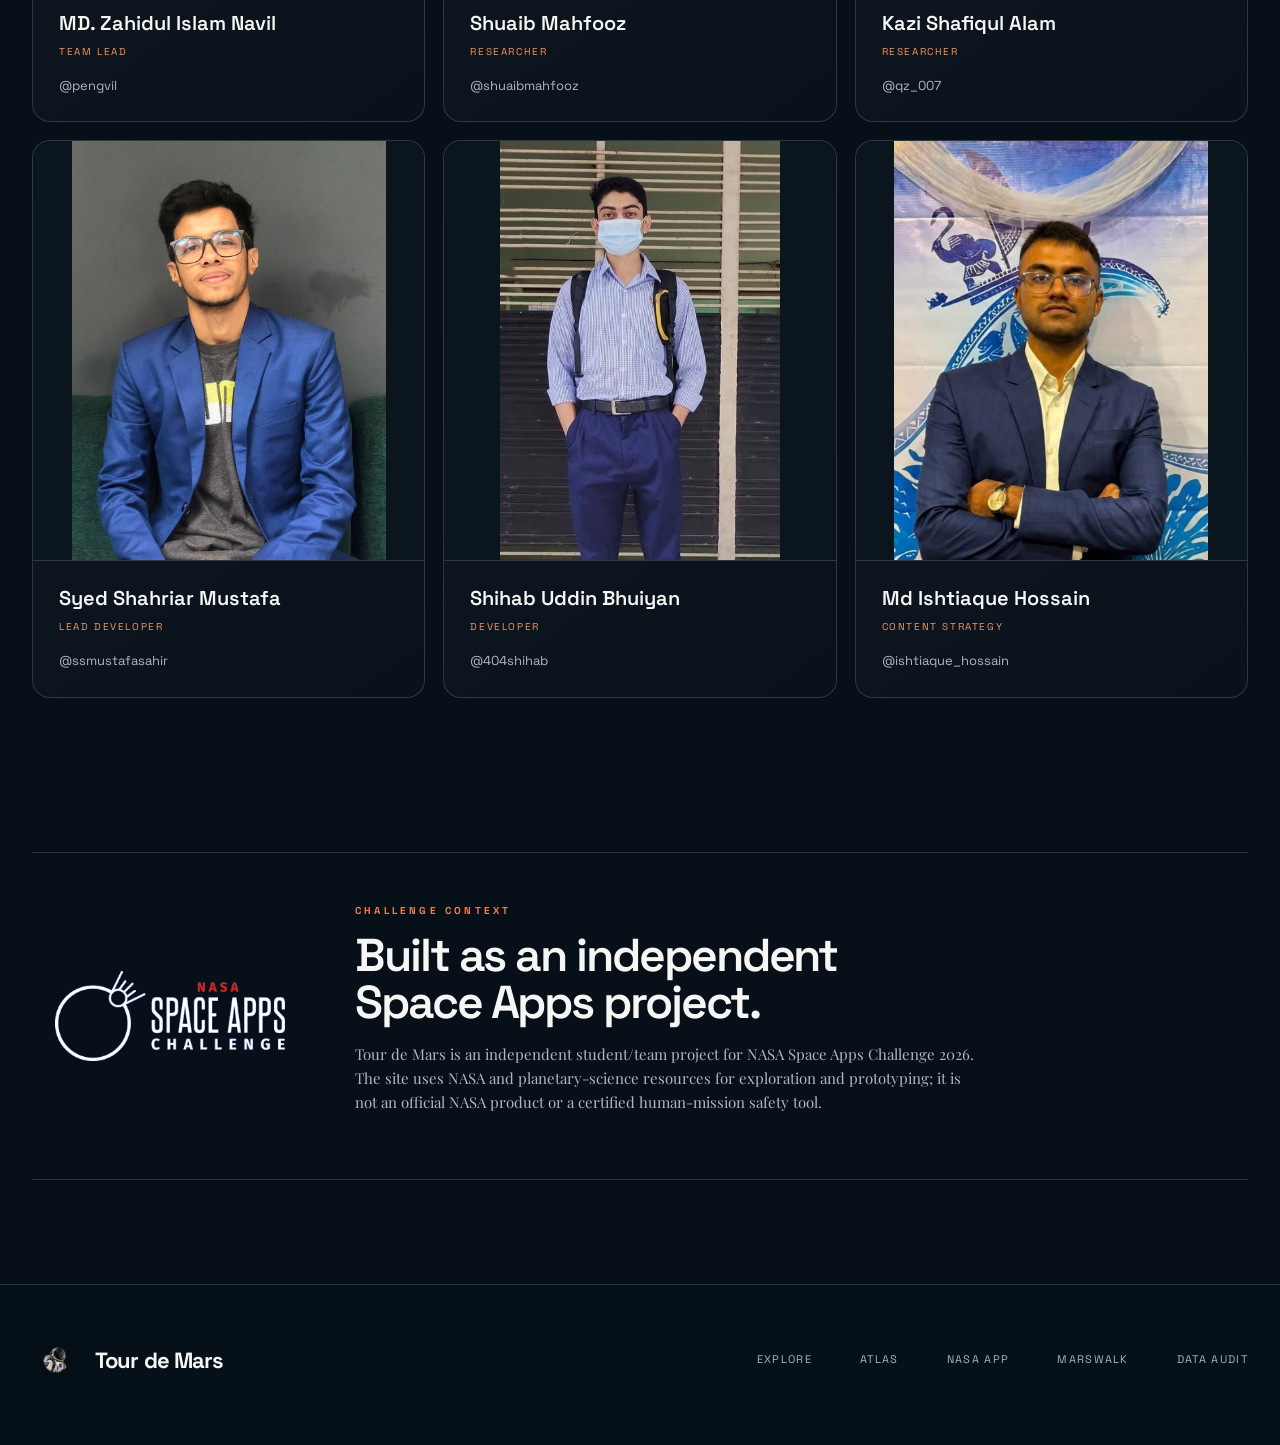
==== commit 51bd5717: "Added Image and favicon" ====
--- a/index.html
+++ b/index.html
@@ -10,6 +10,7 @@
   <link rel="preconnect" href="https://fonts.gstatic.com" crossorigin>
   <link href="https://fonts.googleapis.com/css2?family=Playfair+Display:ital,wght@0,400;0,500;0,600;1,500&family=Space+Grotesk:wght@500;600;700&display=swap" rel="stylesheet">
   <link rel="stylesheet" href="site.css">
+  <link rel="icon" type="image/png" href="./favicon.png">
 </head>
 <body>
 <header class="site-header" id="top">
@@ -127,12 +128,30 @@
     <div class="shell">
       <div class="section-title centered-title reveal"><div class="eyebrow">Meet Our Team</div><h2>Different Minds.<br>One Red Planet.</h2></div>
       <div class="team-grid">
-        <article class="team-card reveal"><div class="avatar">01</div><h3>Name to be added</h3><div class="role">Team Lead</div><p>Individual message and contribution to be added.</p></article>
-        <article class="team-card reveal"><div class="avatar">02</div><h3>Name to be added</h3><div class="role">Researcher 1</div><p>Individual message and contribution to be added.</p></article>
-        <article class="team-card reveal"><div class="avatar">03</div><h3>Name to be added</h3><div class="role">Researcher 2</div><p>Individual message and contribution to be added.</p></article>
-        <article class="team-card reveal"><div class="avatar">04</div><h3>Name to be added</h3><div class="role">Developer 1</div><p>Individual message and contribution to be added.</p></article>
-        <article class="team-card reveal"><div class="avatar">05</div><h3>Name to be added</h3><div class="role">Developer 2</div><p>Individual message and contribution to be added.</p></article>
-        <article class="team-card reveal"><div class="avatar">06</div><h3>Name to be added</h3><div class="role">Content Strategy</div><p>Individual message and contribution to be added.</p></article>
+        <article class="team-card reveal">
+          <img class="team-portrait" src="assets/Pictures/Navil.jpeg" alt="MD. Zahidul Islam Navil" width="654" height="916" loading="lazy" decoding="async">
+          <div class="team-info"><h3>MD. Zahidul Islam Navil</h3><div class="role">Team Lead</div><p class="team-handle">@pengvil</p></div>
+        </article>
+        <article class="team-card reveal">
+          <img class="team-portrait" src="assets/Pictures/Shuaib.png" alt="Shuaib Mahfooz" width="1536" height="2048" loading="lazy" decoding="async">
+          <div class="team-info"><h3>Shuaib Mahfooz</h3><div class="role">Researcher</div><p class="team-handle">@shuaibmahfooz</p></div>
+        </article>
+        <article class="team-card reveal">
+          <img class="team-portrait" src="assets/Pictures/Kazi.jpeg" alt="Kazi Shafiqul Alam" width="632" height="1123" loading="lazy" decoding="async">
+          <div class="team-info"><h3>Kazi Shafiqul Alam</h3><div class="role">Researcher</div><p class="team-handle">@qz_007</p></div>
+        </article>
+        <article class="team-card reveal">
+          <img class="team-portrait" src="assets/Pictures/Mustafa.jpeg" alt="Syed Shahriar Mustafa" width="889" height="1185" loading="lazy" decoding="async">
+          <div class="team-info"><h3>Syed Shahriar Mustafa</h3><div class="role">Lead Developer</div><p class="team-handle">@ssmustafasahir</p></div>
+        </article>
+        <article class="team-card reveal">
+          <img class="team-portrait" src="assets/Pictures/Shihab.jpeg" alt="Shihab Uddin Bhuiyan" width="495" height="742" loading="lazy" decoding="async">
+          <div class="team-info"><h3>Shihab Uddin Bhuiyan</h3><div class="role">Developer</div><p class="team-handle">@404shihab</p></div>
+        </article>
+        <article class="team-card reveal">
+          <img class="team-portrait" src="assets/Pictures/Ishtiaque.jpeg" alt="Md Ishtiaque Hossain" width="480" height="640" loading="lazy" decoding="async">
+          <div class="team-info"><h3>Md Ishtiaque Hossain</h3><div class="role">Content Strategy</div><p class="team-handle">@ishtiaque_hossain</p></div>
+        </article>
       </div>
     </div>
   </section>
--- a/site.css
+++ b/site.css
@@ -78,8 +78,12 @@
 .centered-title h2{margin-left:auto;margin-right:auto}
 .site-copy p{font-size:12px;line-height:1.55}
 .team-grid{grid-template-columns:repeat(3,minmax(0,1fr));gap:18px}
-.team-card{min-height:275px;text-align:left}
-.team-card p{font-family:var(--body);font-size:14px}
+.team-card{min-height:0;padding:0;overflow:hidden;text-align:left}
+.team-portrait{width:100%;height:auto;aspect-ratio:3/4;max-height:420px;object-fit:contain;object-position:center;background:#0b151d;border-bottom:1px solid var(--line)}
+.team-info{padding:24px 26px 26px}
+.team-info h3{margin:0 0 8px;line-height:1.3;overflow-wrap:anywhere}
+.team-info .role{font-size:10px;line-height:1.6}
+.team-info .team-handle{margin:16px 0 0;font:400 13px/1.5 var(--head);font-style:normal;color:var(--muted);overflow-wrap:anywhere}
 .space-apps-card>img{background:transparent}
 .footer{padding:38px 0 48px}
 .footer-grid{min-height:74px}
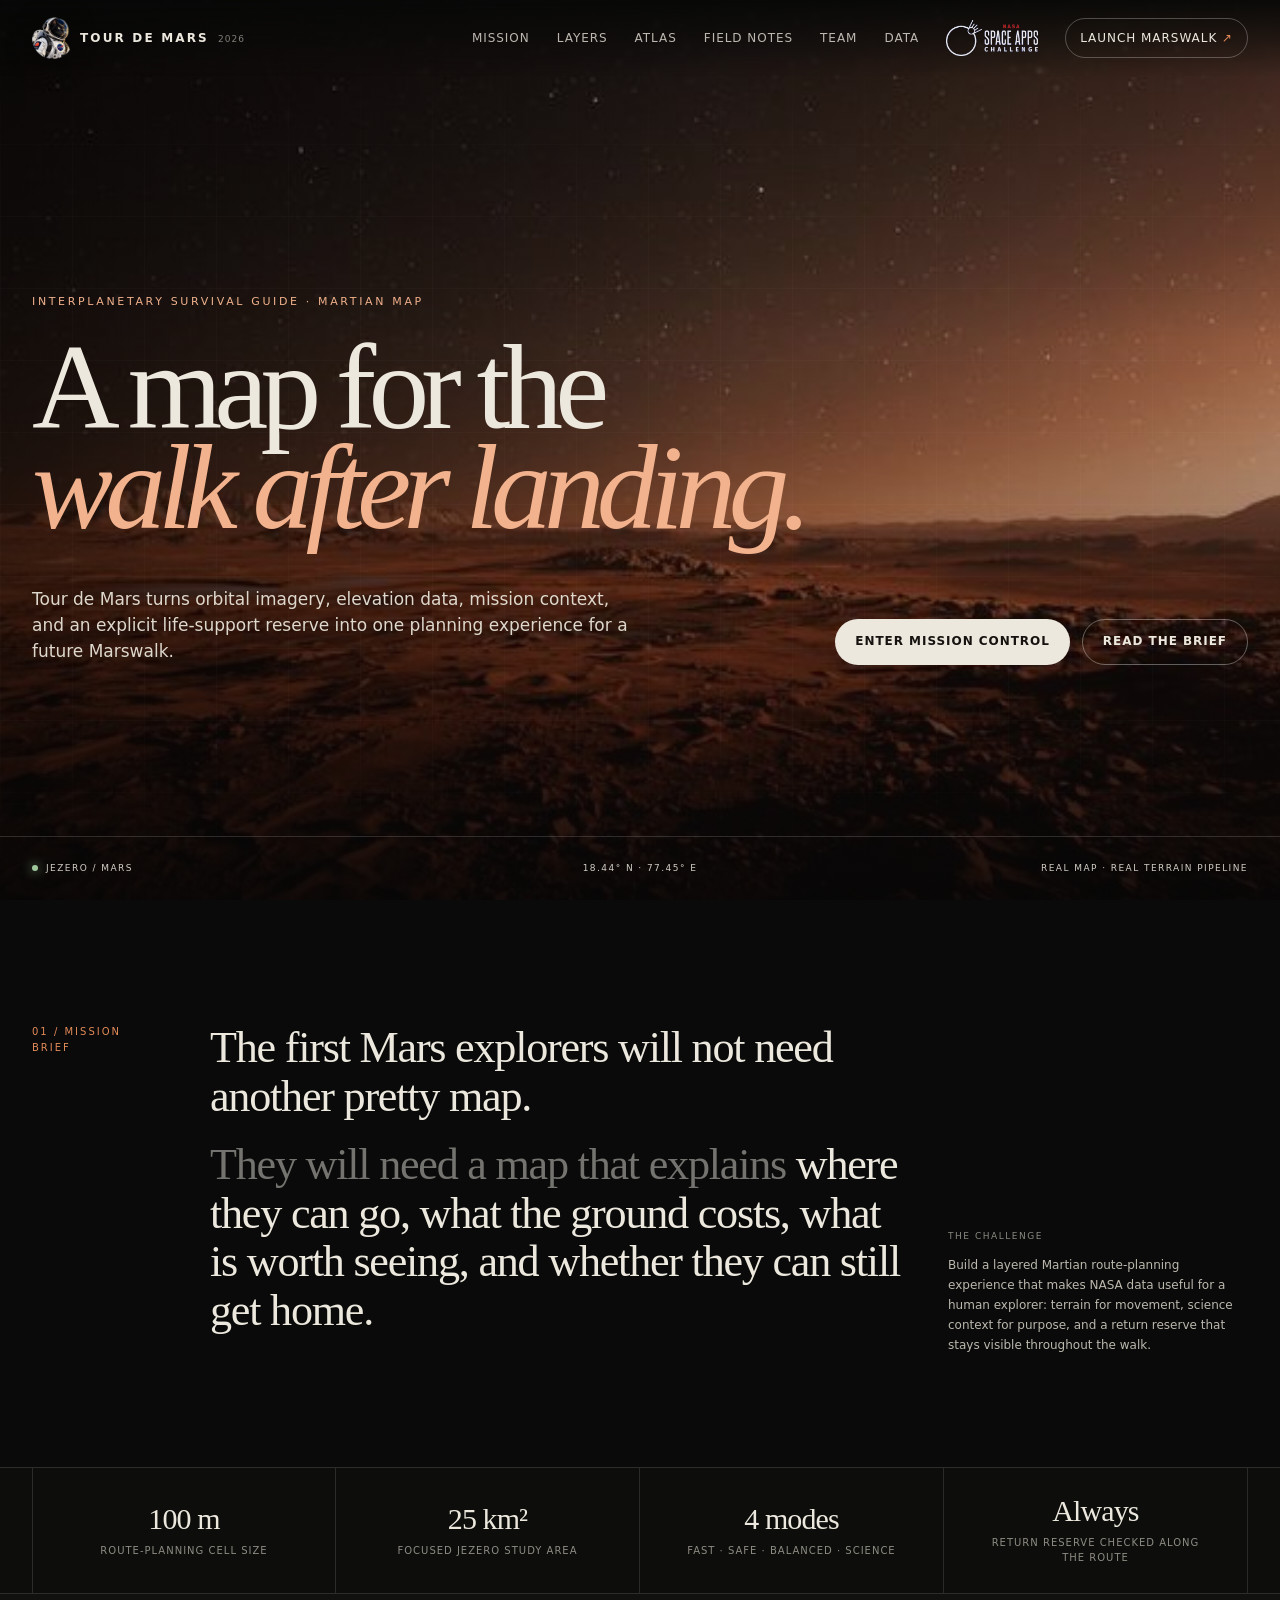
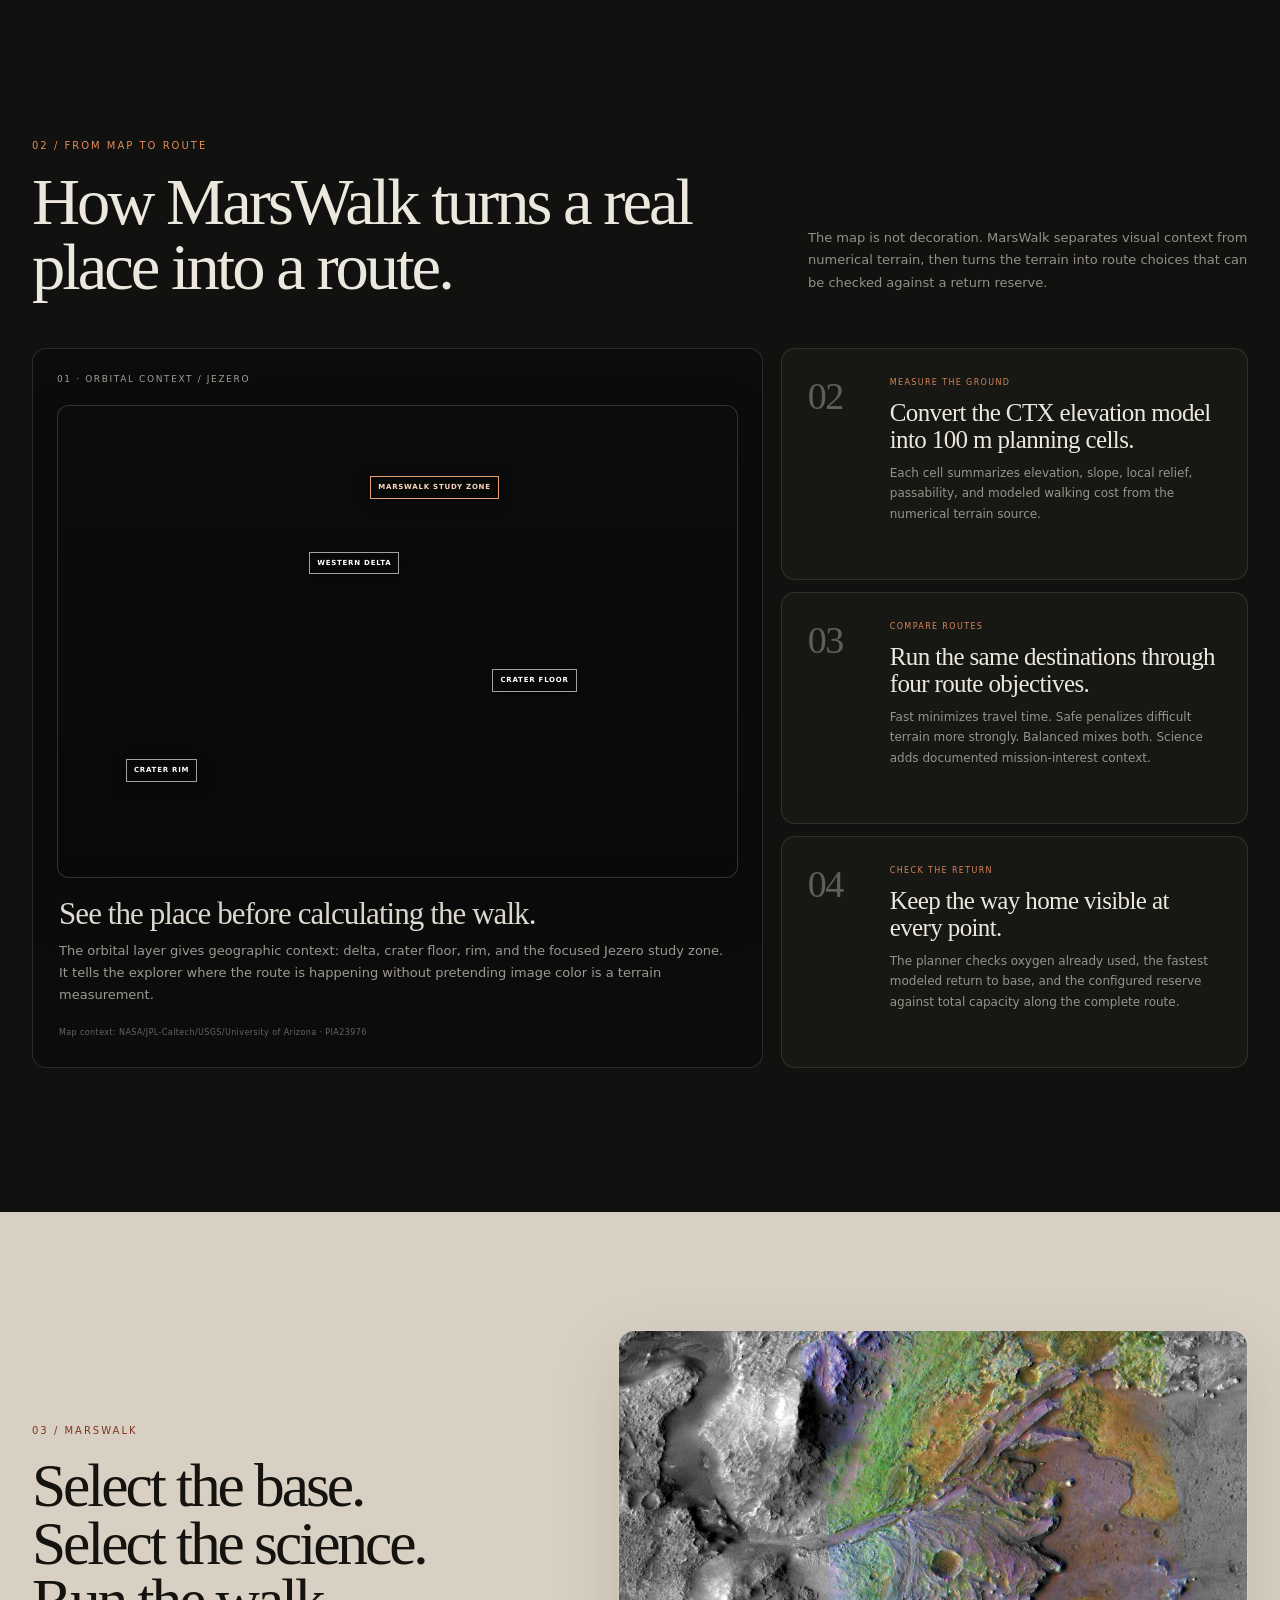
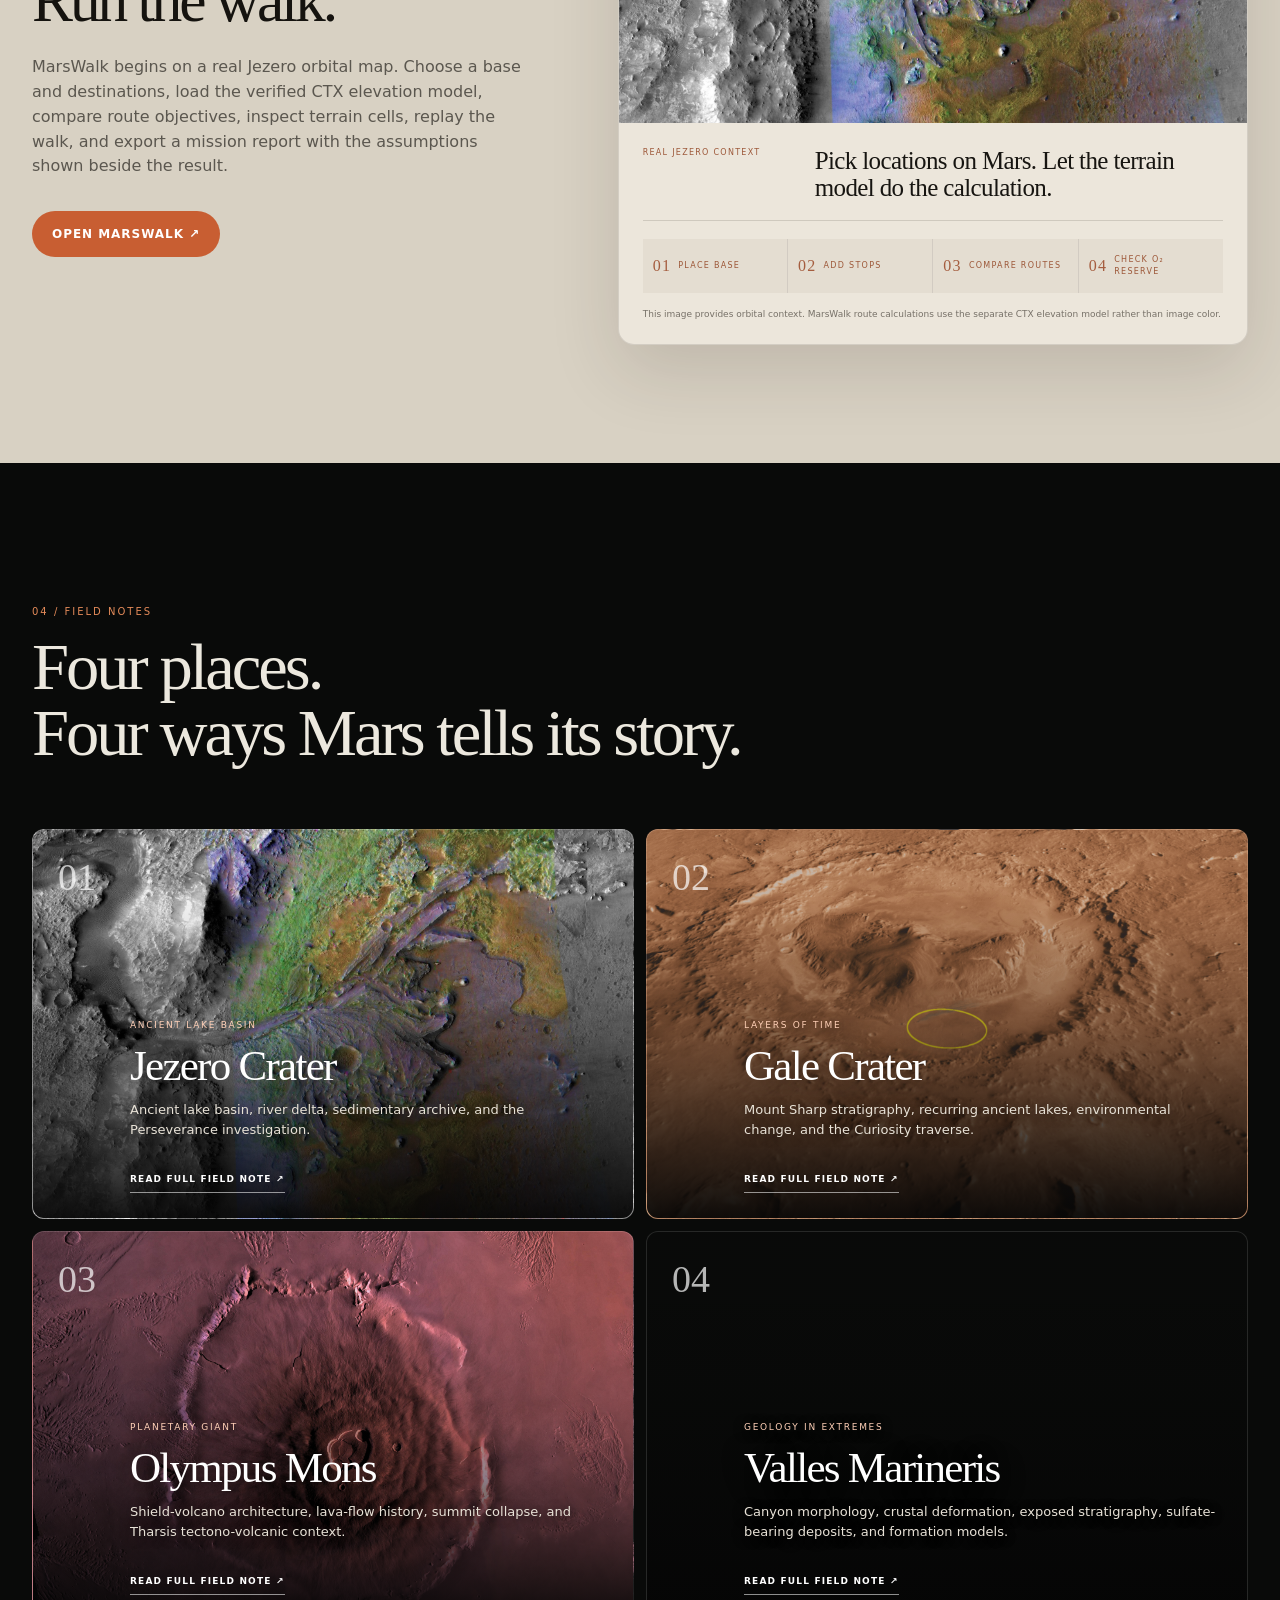
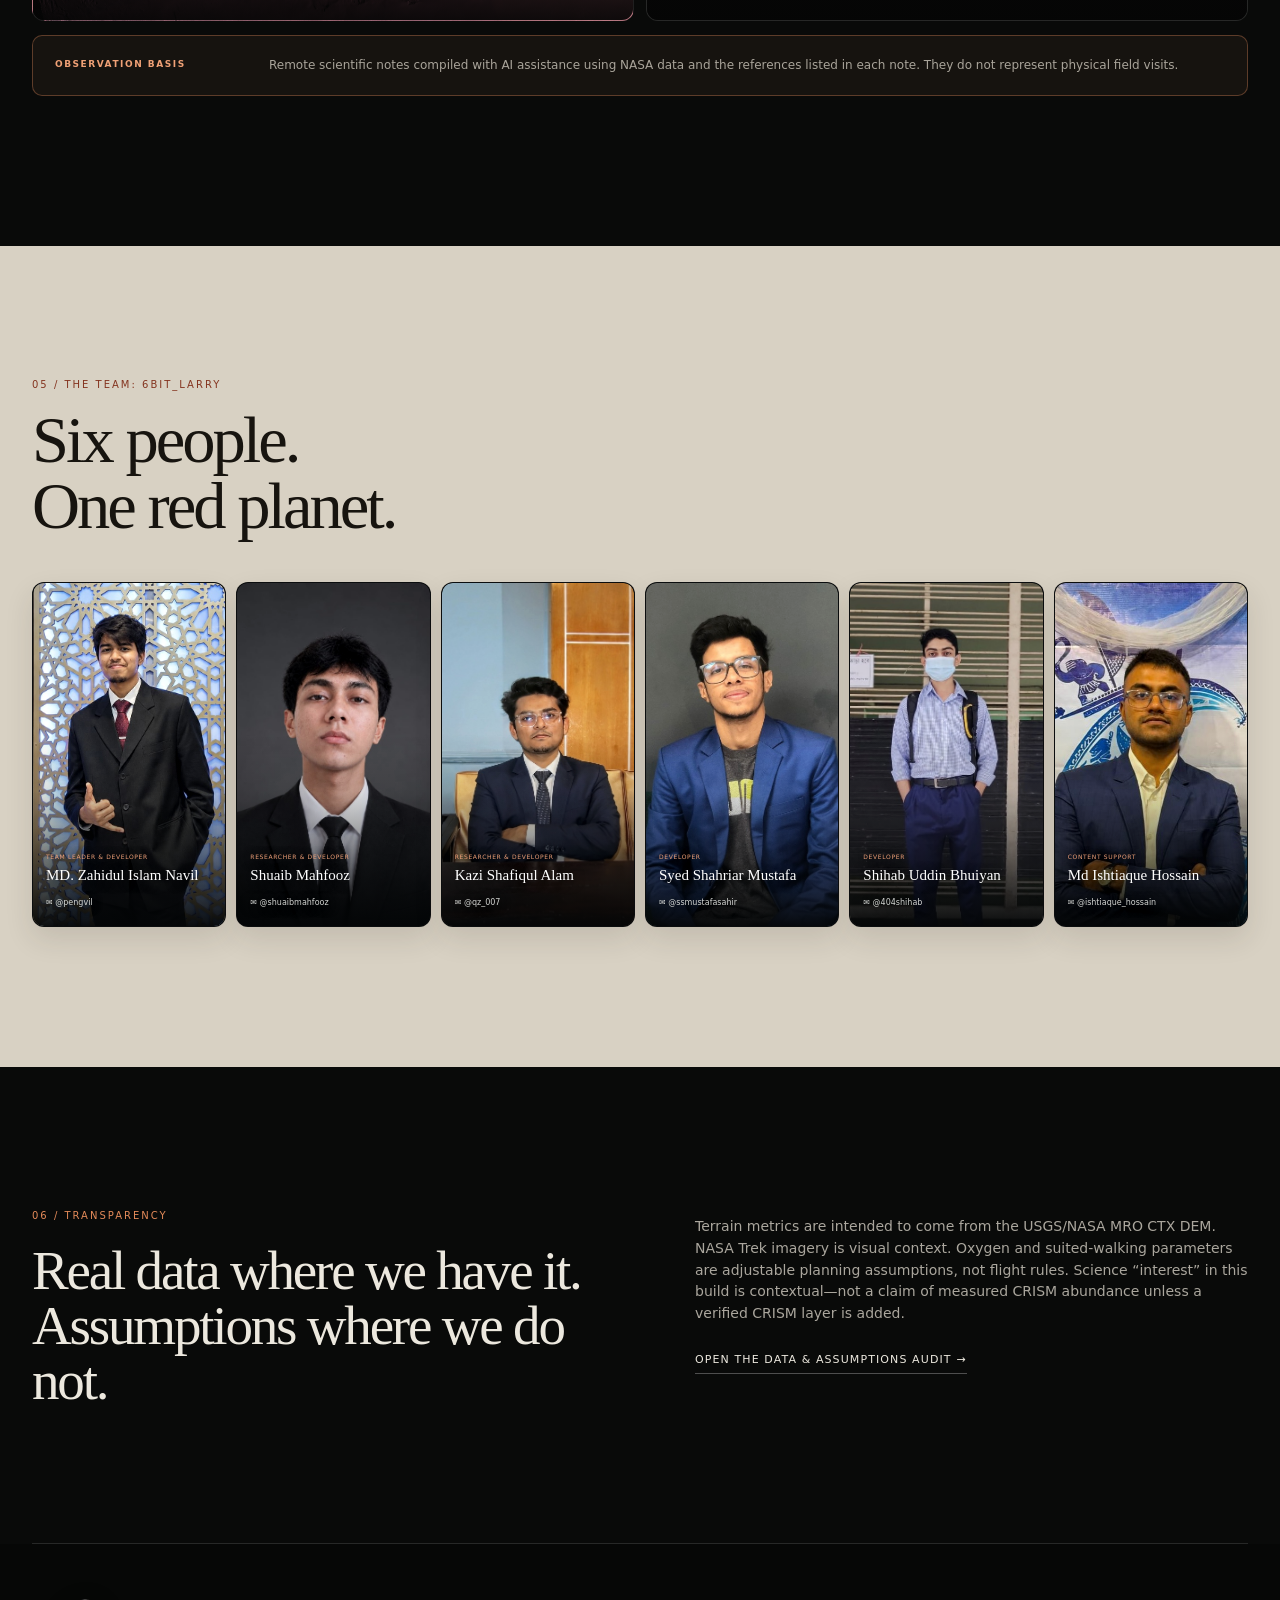
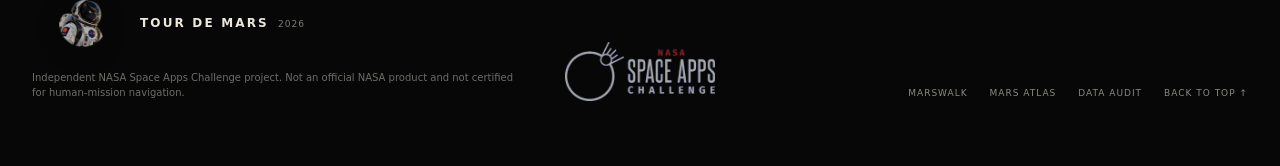
==== commit c9bd9276: "Update Tour de Mars test version" ====
--- a/index.html
+++ b/index.html
@@ -2,174 +2,147 @@
 <html lang="en">
 <head>
   <meta charset="utf-8">
-  <meta name="viewport" content="width=device-width,initial-scale=1">
-  <meta name="theme-color" content="#071018">
-  <meta name="description" content="Tour de Mars — an interactive NASA Space Apps Challenge 2026 project exploring Mars through planetary data, field notes, a Mars atlas and the MarsWalk route-planning prototype.">
-  <title>Tour de Mars — Explore. Navigate. Discover.</title>
-  <link rel="preconnect" href="https://fonts.googleapis.com">
-  <link rel="preconnect" href="https://fonts.gstatic.com" crossorigin>
-  <link href="https://fonts.googleapis.com/css2?family=Playfair+Display:ital,wght@0,400;0,500;0,600;1,500&family=Space+Grotesk:wght@500;600;700&display=swap" rel="stylesheet">
-  <link rel="stylesheet" href="site.css">
-  <link rel="icon" type="image/png" href="./favicon.png">
+  <meta name="viewport" content="width=device-width,initial-scale=1,viewport-fit=cover">
+  <meta name="theme-color" content="#080908">
+  <meta name="description" content="Tour de Mars — a NASA Space Apps Challenge 2026 project combining real Mars mapping, terrain-aware MarsWalk planning, science context, and transparent data provenance.">
+  <title>Tour de Mars — Mission Control for a Marswalk</title>
+  <link rel="stylesheet" href="app.css">
+  <script defer src="app.js"></script>
 </head>
 <body>
-<header class="site-header" id="top">
-  <div class="shell navbar">
-    <a class="brand" href="index.html" aria-label="Tour de Mars home">
-      <img class="brand-mark brand-mark-astronaut" src="assets/cat-astronaut.png" alt="Tour de Mars cat astronaut emblem">
-      <span class="brand-name">Tour de Mars</span>
+  <header class="topbar" id="top">
+    <a class="wordmark" href="#top" aria-label="Tour de Mars home">
+      <img class="team-logo" src="assets/team-logo.png" alt="Tour de Mars team emblem">
+      <span class="wordmark-text"><b>TOUR DE MARS</b><small>2026</small></span>
     </a>
-    <button class="menu-btn" id="menuBtn" aria-label="Open navigation" aria-expanded="false">☰</button>
-    <nav class="navlinks" id="navlinks" aria-label="Main navigation">
-      <a class="active" href="#top">Home</a>
-      <a href="#places">Explore</a>
-      <a href="#atlas">Atlas</a>
-      <a href="live-map.html">NASA App</a>
-      <a href="marswalk.html">MarsWalk</a>
+    <button class="menu" id="menuBtn" aria-label="Toggle navigation" aria-expanded="false">MENU</button>
+    <nav id="nav" aria-label="Primary navigation">
+      <a href="#brief">Mission</a><a href="#layers">Layers</a><a href="atlas.html">Atlas</a><a href="#field-notes">Field Notes</a><a href="#team">Team</a><a href="data-audit.html">Data</a>
+      <a class="space-apps-link" href="https://www.spaceappschallenge.org/" target="_blank" rel="noopener noreferrer" aria-label="NASA Space Apps Challenge official website"><img src="assets/space-apps-logo-transparent.png" alt="NASA Space Apps Challenge"></a>
+      <a class="nav-cta" href="marswalk.html">Launch MarsWalk <span>↗</span></a>
     </nav>
-  </div>
-</header>
+  </header>
 
-<main>
-  <section class="hero" aria-labelledby="hero-title">
-    <div class="hero-bg" role="img" aria-label="Cat astronaut overlooking a sunlit Martian landscape"></div>
-    <div class="hero-shade"></div>
-    <a class="hero-space-apps" href="https://www.spaceappschallenge.org/" target="_blank" rel="noopener" aria-label="NASA Space Apps Challenge official website">
-      <img src="assets/space-apps-logo-transparent.png" alt="NASA Space Apps Challenge">
-    </a>
-    <div class="shell hero-inner">
-      <div class="hero-copy reveal">
-        <div class="eyebrow hero-eyebrow">Interplanetary Survival Guide · Martian Map</div>
-        <h1 id="hero-title">Tour de <span>Mars</span></h1>
-        <p class="hero-sub">Explore. Navigate. Discover.</p>
-        <p class="hero-intro">A planetary exploration experience that connects Mars science, mapped terrain and an illustrative human MarsWalk planning workflow.</p>
-        <div class="hero-actions">
-          <a class="button primary" href="#places"><span class="button-icon">↗</span>Explore Mars</a>
-          <a class="button ghost" href="marswalk.html">Enter MarsWalk</a>
-          <a class="hero-atlas-link" href="#atlas">Open interactive atlas →</a>
+  <main>
+    <section class="hero">
+      <div class="hero-media" aria-hidden="true"></div>
+      <div class="hero-vignette"></div>
+      <div class="hero-gridline" aria-hidden="true"></div>
+      <div class="hero-content shell">
+        <div class="hero-kicker reveal">INTERPLANETARY SURVIVAL GUIDE · MARTIAN MAP</div>
+        <h1 class="reveal">A map for the<br><em>walk after landing.</em></h1>
+        <div class="hero-lower reveal">
+          <p>Tour de Mars turns orbital imagery, elevation data, mission context, and an explicit life-support reserve into one planning experience for a future Marswalk.</p>
+          <div class="hero-actions"><a class="button light" href="marswalk.html">Enter mission control</a><a class="button line" href="#brief">Read the brief</a></div>
         </div>
       </div>
-      <a class="scroll-hint" href="#mission">Scroll to explore <span>⌄</span></a>
+      <div class="hero-status">
+        <span><i></i>JEZERO / MARS</span><span>18.44° N · 77.45° E</span><span>REAL MAP · REAL TERRAIN PIPELINE</span>
+      </div>
+    </section>
+
+    <section class="manifesto shell" id="brief">
+      <div class="manifesto-index">01 / MISSION BRIEF</div>
+      <div class="manifesto-copy reveal">
+        <p class="display-line">The first Mars explorers will not need another pretty map.</p>
+        <p class="display-line muted">They will need a map that explains <span>where they can go, what the ground costs, what is worth seeing, and whether they can still get home.</span></p>
+      </div>
+      <aside class="manifesto-note reveal">
+        <span>THE CHALLENGE</span>
+        <p>Build a layered Martian route-planning experience that makes NASA data useful for a human explorer: terrain for movement, science context for purpose, and a return reserve that stays visible throughout the walk.</p>
+      </aside>
+    </section>
+
+    <section class="metrics-wrap" aria-label="MarsWalk system overview">
+      <div class="shell metrics reveal">
+        <div><strong>100 m</strong><span>route-planning cell size</span></div>
+        <div><strong>25 km²</strong><span>focused Jezero study area</span></div>
+        <div><strong>4 modes</strong><span>Fast · Safe · Balanced · Science</span></div>
+        <div><strong>Always</strong><span>return reserve checked along the route</span></div>
+      </div>
+    </section>
+
+    <section class="layers-section" id="layers">
+      <div class="shell">
+        <div class="section-head system-head reveal">
+          <div><span>02 / FROM MAP TO ROUTE</span><h2>How MarsWalk turns a real place into a route.</h2></div>
+          <p>The map is not decoration. MarsWalk separates visual context from numerical terrain, then turns the terrain into route choices that can be checked against a return reserve.</p>
+        </div>
+        <div class="system-flow">
+          <article class="system-map-card reveal">
+            <div class="bento-tag">01 · ORBITAL CONTEXT / JEZERO</div>
+            <div class="system-map-visual real-jezero-map" role="img" aria-label="NASA/JPL map of regions around Jezero Crater">
+              <span class="map-label label-delta">WESTERN DELTA</span>
+              <span class="map-label label-floor">CRATER FLOOR</span>
+              <span class="map-label label-rim">CRATER RIM</span>
+              <span class="map-label label-zone">MARSWALK STUDY ZONE</span>
+            </div>
+            <div class="system-map-copy">
+              <h3>See the place before calculating the walk.</h3>
+              <p>The orbital layer gives geographic context: delta, crater floor, rim, and the focused Jezero study zone. It tells the explorer where the route is happening without pretending image color is a terrain measurement.</p>
+              <small>Map context: NASA/JPL-Caltech/USGS/University of Arizona · PIA23976</small>
+            </div>
+          </article>
+          <div class="system-steps">
+            <article class="system-step reveal"><div class="step-no">02</div><div><span>MEASURE THE GROUND</span><h3>Convert the CTX elevation model into 100 m planning cells.</h3><p>Each cell summarizes elevation, slope, local relief, passability, and modeled walking cost from the numerical terrain source.</p></div></article>
+            <article class="system-step reveal"><div class="step-no">03</div><div><span>COMPARE ROUTES</span><h3>Run the same destinations through four route objectives.</h3><p>Fast minimizes travel time. Safe penalizes difficult terrain more strongly. Balanced mixes both. Science adds documented mission-interest context.</p></div></article>
+            <article class="system-step reveal"><div class="step-no">04</div><div><span>CHECK THE RETURN</span><h3>Keep the way home visible at every point.</h3><p>The planner checks oxygen already used, the fastest modeled return to base, and the configured reserve against total capacity along the complete route.</p></div></article>
+          </div>
+        </div>
+      </div>
+    </section>
+
+    <section class="marswalk-callout">
+      <div class="shell callout-grid">
+        <div class="callout-copy reveal"><span>03 / MARSWALK</span><h2>Select the base.<br>Select the science.<br>Run the walk.</h2><p>MarsWalk begins on a real Jezero orbital map. Choose a base and destinations, load the verified CTX elevation model, compare route objectives, inspect terrain cells, replay the walk, and export a mission report with the assumptions shown beside the result.</p><a class="button copper" href="marswalk.html">Open MarsWalk ↗</a></div>
+        <figure class="mission-visual reveal">
+          <img src="assets/jezero-crater.jpg" alt="Orbital false-color view of terrain inside Jezero Crater">
+          <figcaption>
+            <div><span>REAL JEZERO CONTEXT</span><strong>Pick locations on Mars. Let the terrain model do the calculation.</strong></div>
+            <div class="mission-mini-flow" aria-label="MarsWalk planning sequence"><span><b>01</b> Place base</span><span><b>02</b> Add stops</span><span><b>03</b> Compare routes</span><span><b>04</b> Check O₂ reserve</span></div>
+            <small>This image provides orbital context. MarsWalk route calculations use the separate CTX elevation model rather than image color.</small>
+          </figcaption>
+        </figure>
+      </div>
+    </section>
+
+    <section class="field-section shell" id="field-notes">
+      <div class="section-head reveal"><div><span>04 / FIELD NOTES</span><h2>Four places.<br>Four ways Mars tells its story.</h2></div></div>
+      <div class="field-grid">
+        <a class="field-card field-jezero reveal" href="field-jezero.html"><div class="field-no">01</div><div><span>ANCIENT LAKE BASIN</span><h3>Jezero Crater</h3><p>Ancient lake basin, river delta, sedimentary archive, and the Perseverance investigation.</p><b class="field-open">Read full field note ↗</b></div></a>
+        <a class="field-card field-gale reveal" href="field-gale.html"><div class="field-no">02</div><div><span>LAYERS OF TIME</span><h3>Gale Crater</h3><p>Mount Sharp stratigraphy, recurring ancient lakes, environmental change, and the Curiosity traverse.</p><b class="field-open">Read full field note ↗</b></div></a>
+        <a class="field-card field-olympus reveal" href="field-olympus.html"><div class="field-no">03</div><div><span>PLANETARY GIANT</span><h3>Olympus Mons</h3><p>Shield-volcano architecture, lava-flow history, summit collapse, and Tharsis tectono-volcanic context.</p><b class="field-open">Read full field note ↗</b></div></a>
+        <a class="field-card field-valles reveal" href="field-valles.html"><div class="field-no">04</div><div><span>GEOLOGY IN EXTREMES</span><h3>Valles Marineris</h3><p>Canyon morphology, crustal deformation, exposed stratigraphy, sulfate-bearing deposits, and formation models.</p><b class="field-open">Read full field note ↗</b></div></a>
+      </div>
+      <div class="field-provenance reveal"><strong>OBSERVATION BASIS</strong><span>Remote scientific notes compiled with AI assistance using NASA data and the references listed in each note. They do not represent physical field visits.</span></div>
+    </section>
+
+    <section class="team-section" id="team">
+      <div class="shell">
+        <div class="section-head team-head reveal"><div><span>05 / THE TEAM: 6bit_Larry</span><h2>Six people.<br>One red planet.</h2></div></div>
+        <div class="team-grid" aria-label="Tour de Mars team members">
+          <article class="person reveal"><img src="assets/team-member-1.jpg" alt="MD. Zahidul Islam Navil"><div><small>TEAM LEADER &amp; DEVELOPER</small><h3>MD. Zahidul Islam Navil</h3><span>✉ @pengvil</span></div></article>
+          <article class="person reveal"><img src="assets/team-member-2.jpg" alt="Shuaib Mahfooz"><div><small>RESEARCHER &amp; DEVELOPER</small><h3>Shuaib Mahfooz</h3><span>✉ @shuaibmahfooz</span></div></article>
+          <article class="person reveal"><img src="assets/team-member-3.jpg" alt="Kazi Shafiqul Alam"><div><small>RESEARCHER &amp; DEVELOPER</small><h3>Kazi Shafiqul Alam</h3><span>✉ @qz_007</span></div></article>
+          <article class="person reveal"><img src="assets/team-member-4.jpg" alt="Syed Shahriar Mustafa"><div><small>DEVELOPER</small><h3>Syed Shahriar Mustafa</h3><span>✉ @ssmustafasahir</span></div></article>
+          <article class="person reveal"><img src="assets/team-member-5.jpg" alt="Shihab Uddin Bhuiyan"><div><small>DEVELOPER</small><h3>Shihab Uddin Bhuiyan</h3><span>✉ @404shihab</span></div></article>
+          <article class="person reveal"><img src="assets/team-member-6.jpg" alt="Md Ishtiaque Hossain"><div><small>CONTENT SUPPORT</small><h3>Md Ishtiaque Hossain</h3><span>✉ @ishtiaque_hossain</span></div></article>
+        </div>
+      </div>
+    </section>
+
+    <section class="transparency shell reveal">
+      <div><span>06 / TRANSPARENCY</span><h2>Real data where we have it.<br>Assumptions where we do not.</h2></div>
+      <div><p>Terrain metrics are intended to come from the USGS/NASA MRO CTX DEM. NASA Trek imagery is visual context. Oxygen and suited-walking parameters are adjustable planning assumptions, not flight rules. Science “interest” in this build is contextual—not a claim of measured CRISM abundance unless a verified CRISM layer is added.</p><a class="text-link" href="data-audit.html">Open the data &amp; assumptions audit →</a></div>
+    </section>
+  </main>
+
+  <footer>
+    <div class="shell footer-grid">
+      <div><a class="wordmark footer-mark" href="#top"><img class="team-logo footer-team-logo" src="assets/team-logo.png" alt="Tour de Mars team emblem"><span class="wordmark-text"><b>TOUR DE MARS</b><small>2026</small></span></a><p>Independent NASA Space Apps Challenge project. Not an official NASA product and not certified for human-mission navigation.</p></div>
+      <a class="footer-space-apps" href="https://www.spaceappschallenge.org/" target="_blank" rel="noopener noreferrer" aria-label="Open the official NASA Space Apps Challenge website"><img src="assets/space-apps-logo-transparent.png" alt="NASA Space Apps Challenge"></a>
+      <div class="footer-links"><a href="marswalk.html">MarsWalk</a><a href="atlas.html">Mars Atlas</a><a href="data-audit.html">Data audit</a><a href="#top">Back to top ↑</a></div>
     </div>
-  </section>
-
-  <section class="section mission-section" id="mission">
-    <div class="shell mission-grid">
-      <div class="mission-copy reveal">
-        <div class="eyebrow">Our Mission</div>
-        <h2>From planetary data to better exploration decisions.</h2>
-        <p>Tour de Mars brings mapping context, terrain awareness, scientific targets, route choices and a visible return-to-base constraint into one coherent exploration story. MarsWalk is a research prototype, not an operational navigation system.</p>
-        <a class="text-link" href="#marswalk">See the MarsWalk concept <span>→</span></a>
-      </div>
-      <div class="mission-visual reveal"><div class="mission-photo"></div></div>
-      <div class="feature-list reveal" aria-label="Project features">
-        <div class="feature-row"><span class="feature-icon">◌</span><div><b>Planetary Data</b><small>NASA mission imagery, terrain and science sources are documented throughout the project.</small></div></div>
-        <div class="feature-row"><span class="feature-icon">⌖</span><div><b>Interactive Atlas</b><small>Explore Jezero, inspect coordinates and carry selected locations into the mission workflow.</small></div></div>
-        <div class="feature-row"><span class="feature-icon">♙</span><div><b>MarsWalk</b><small>Compare route objectives while keeping modeled distance, resources and return margin visible.</small></div></div>
-        <div class="feature-row"><span class="feature-icon">◎</span><div><b>Scientific Context</b><small>Four field notes connect locations to evidence, uncertainty, observations and references.</small></div></div>
-      </div>
-    </div>
-
-    <div class="shell project-stats reveal" aria-label="Project overview statistics">
-      <div class="stat"><strong>5+</strong><span>NASA data sources referenced</span></div>
-      <div class="stat"><strong>4</strong><span>featured Mars regions</span></div>
-      <div class="stat"><strong>∞</strong><span>mission stops in the selector</span></div>
-      <div class="stat"><strong>2026</strong><span>Space Apps challenge build</span></div>
-    </div>
-  </section>
-
-  <section class="section" id="places">
-    <div class="shell">
-      <div class="section-title centered-title reveal">
-        <div class="eyebrow">Explore Mars</div>
-        <h2>Landscapes That<br>Make Us Wonder.</h2>
-      </div>
-      <div class="site-grid">
-        <a class="site-card reveal" href="site.html?site=jezero"><div class="photo nasa-photo" data-query="Jezero Crater Perseverance delta Mars"></div><div class="site-copy"><span class="num">01 / Ancient Lake Basin</span><h3>Jezero Crater</h3><p>Delta deposits, an ancient lake environment and the home of Perseverance.</p><span class="site-arrow">↗</span></div></a>
-        <a class="site-card reveal" href="site.html?site=gale"><div class="photo nasa-photo" data-query="Gale Crater Mount Sharp Curiosity Mars"></div><div class="site-copy"><span class="num">02 / Layers of Time</span><h3>Gale Crater</h3><p>Curiosity's long traverse reveals a layered record of changing environments.</p><span class="site-arrow">↗</span></div></a>
-        <a class="site-card reveal" href="site.html?site=olympus"><div class="photo" style="background-image:url('assets/olympus-mons.jpg')" role="img" aria-label="Olympus Mons"></div><div class="site-copy"><span class="num">03 / Planetary Giant</span><h3>Olympus Mons</h3><p>A volcanic landscape on a scale unlike anything on Earth.</p><span class="site-arrow">↗</span></div></a>
-        <a class="site-card reveal" href="site.html?site=valles"><div class="photo nasa-photo" data-query="Valles Marineris Mars canyon NASA"></div><div class="site-copy"><span class="num">04 / Geology in Extremes</span><h3>Valles Marineris</h3><p>A vast canyon system that turns planetary scale into something visible.</p><span class="site-arrow">↗</span></div></a>
-      </div>
-    </div>
-  </section>
-
-  <section class="section atlas-section" id="atlas">
-    <div class="shell atlas-card reveal">
-      <div class="atlas-visual nasa-photo" data-query="Jezero Crater orbital Mars NASA" aria-label="NASA Mars image used as Jezero atlas preview">
-        <div class="atlas-marker m1 active" data-site="jezero">01</div>
-        <div class="atlas-marker m2" data-site="gale">02</div>
-        <div class="atlas-marker m3" data-site="olympus">03</div>
-        <div class="atlas-marker m4" data-site="valles">04</div>
-      </div>
-      <div class="atlas-info">
-        <div class="eyebrow">Mars Atlas</div>
-        <h2 id="atlasTitle">Jezero Crater</h2>
-        <p id="atlasDesc">An ancient lake-basin landscape and the detailed study region for MarsWalk.</p>
-        <dl class="atlas-meta"><div><dt>Region Type</dt><dd id="atlasType">Impact crater / delta</dd></div><div><dt>Next Step</dt><dd id="atlasNext">Detailed Jezero exploration</dd></div></dl>
-        <div class="atlas-actions"><a id="atlasLink" class="button primary" href="site.html?site=jezero">Open Field Notes</a><a class="button ghost" href="live-map.html">Open Mars Atlas</a></div>
-      </div>
-    </div>
-  </section>
-
-  <section class="section" id="marswalk">
-    <div class="shell marswalk-banner reveal">
-      <div class="marswalk-overlay"></div>
-      <div class="marswalk-copy">
-        <div class="eyebrow">The Heart of the Project</div>
-        <h2>MarsWalk</h2>
-        <p>Choose a base, select destinations, compare route objectives and review an illustrative mission plan with a visible resource reserve and return-to-base check.</p>
-        <div class="hero-actions"><a class="button primary" href="marswalk.html">Enter MarsWalk</a><a class="button ghost" href="live-map.html">Select Locations on NASA Map</a></div>
-      </div>
-      <img class="marswalk-cat" src="assets/cat-astronaut.png" alt="Tour de Mars cat astronaut">
-    </div>
-  </section>
-
-  <section class="section team-section" id="team">
-    <div class="shell">
-      <div class="section-title centered-title reveal"><div class="eyebrow">Meet Our Team</div><h2>Different Minds.<br>One Red Planet.</h2></div>
-      <div class="team-grid">
-        <article class="team-card reveal">
-          <img class="team-portrait" src="assets/Pictures/Navil.jpeg" alt="MD. Zahidul Islam Navil" width="654" height="916" loading="lazy" decoding="async">
-          <div class="team-info"><h3>MD. Zahidul Islam Navil</h3><div class="role">Team Lead</div><p class="team-handle">@pengvil</p></div>
-        </article>
-        <article class="team-card reveal">
-          <img class="team-portrait" src="assets/Pictures/Shuaib.png" alt="Shuaib Mahfooz" width="1536" height="2048" loading="lazy" decoding="async">
-          <div class="team-info"><h3>Shuaib Mahfooz</h3><div class="role">Researcher</div><p class="team-handle">@shuaibmahfooz</p></div>
-        </article>
-        <article class="team-card reveal">
-          <img class="team-portrait" src="assets/Pictures/Kazi.jpeg" alt="Kazi Shafiqul Alam" width="632" height="1123" loading="lazy" decoding="async">
-          <div class="team-info"><h3>Kazi Shafiqul Alam</h3><div class="role">Researcher</div><p class="team-handle">@qz_007</p></div>
-        </article>
-        <article class="team-card reveal">
-          <img class="team-portrait" src="assets/Pictures/Mustafa.jpeg" alt="Syed Shahriar Mustafa" width="889" height="1185" loading="lazy" decoding="async">
-          <div class="team-info"><h3>Syed Shahriar Mustafa</h3><div class="role">Lead Developer</div><p class="team-handle">@ssmustafasahir</p></div>
-        </article>
-        <article class="team-card reveal">
-          <img class="team-portrait" src="assets/Pictures/Shihab.jpeg" alt="Shihab Uddin Bhuiyan" width="495" height="742" loading="lazy" decoding="async">
-          <div class="team-info"><h3>Shihab Uddin Bhuiyan</h3><div class="role">Developer</div><p class="team-handle">@404shihab</p></div>
-        </article>
-        <article class="team-card reveal">
-          <img class="team-portrait" src="assets/Pictures/Ishtiaque.jpeg" alt="Md Ishtiaque Hossain" width="480" height="640" loading="lazy" decoding="async">
-          <div class="team-info"><h3>Md Ishtiaque Hossain</h3><div class="role">Content Strategy</div><p class="team-handle">@ishtiaque_hossain</p></div>
-        </article>
-      </div>
-    </div>
-  </section>
-
-  <section class="section space-apps-section" id="space-apps">
-    <div class="shell space-apps-card reveal">
-      <img src="assets/space-apps-logo-transparent.png" alt="NASA Space Apps Challenge">
-      <div><div class="eyebrow">Challenge Context</div><h2>Built as an independent Space Apps project.</h2><p>Tour de Mars is an independent student/team project for NASA Space Apps Challenge 2026. The site uses NASA and planetary-science resources for exploration and prototyping; it is not an official NASA product or a certified human-mission safety tool.</p></div>
-    </div>
-  </section>
-</main>
-
-<footer class="footer">
-  <div class="shell footer-grid">
-    <a class="brand footer-brand" href="index.html"><img class="brand-mark brand-mark-astronaut" src="assets/cat-astronaut.png" alt=""><span class="brand-name">Tour de Mars</span></a>
-    <nav class="footer-nav" aria-label="Footer navigation"><a href="#places">Explore</a><a href="#atlas">Atlas</a><a href="live-map.html">NASA App</a><a href="marswalk.html">MarsWalk</a><a href="audit.html">Data Audit</a></nav>
-  </div>
-</footer>
-<script src="site.js"></script>
+  </footer>
 </body>
 </html>
--- a/app.css
+++ b/app.css
@@ -0,0 +1,118 @@
+:root{
+  --ink:#090a09;--paper:#ece8de;--paper2:#d8d2c5;--copper:#c85e32;--copper2:#e38a59;--rust:#8d341f;--line:rgba(236,232,222,.18);--muted:#a9a69f;--green:#9fc99c;--display:Georgia,'Times New Roman',serif;--sans:Inter,ui-sans-serif,system-ui,-apple-system,BlinkMacSystemFont,'Segoe UI',sans-serif
+}
+*{box-sizing:border-box}html{scroll-behavior:smooth;background:var(--ink)}body{margin:0;background:var(--ink);color:var(--paper);font-family:var(--sans);font-size:16px;line-height:1.55}a{color:inherit;text-decoration:none}button{font:inherit}.shell{width:min(1280px,calc(100% - 64px));margin-inline:auto}.topbar{position:fixed;z-index:1000;inset:0 0 auto;height:76px;padding:0 32px;display:flex;align-items:center;justify-content:space-between;background:linear-gradient(to bottom,rgba(7,8,7,.92),rgba(7,8,7,.48),transparent);backdrop-filter:blur(2px);transition:.3s}.topbar.scrolled{background:rgba(9,10,9,.92);border-bottom:1px solid rgba(255,255,255,.08);backdrop-filter:blur(14px)}.wordmark{display:inline-flex;align-items:center;gap:9px;font-size:12px;letter-spacing:.18em}.wordmark b{font-weight:700}.wordmark small{opacity:.52;font-size:9px;letter-spacing:.12em}.wordmark-dot{width:9px;height:9px;border:2px solid var(--copper2);border-radius:50%;box-shadow:0 0 0 4px rgba(200,94,50,.15)}nav{display:flex;align-items:center;gap:27px;font-size:12px;letter-spacing:.08em;text-transform:uppercase}nav a{opacity:.78;transition:.2s}nav a:hover{opacity:1}.nav-cta{padding:10px 14px;border:1px solid rgba(255,255,255,.26);border-radius:999px;opacity:1}.nav-cta span{color:var(--copper2)}.menu{display:none;border:0;background:none;color:var(--paper);font-size:11px;letter-spacing:.13em}.hero{height:100svh;min-height:720px;position:relative;overflow:hidden;background:#100b08}.hero-media{position:absolute;inset:0;background:url('assets/mars-horizon.jpg') center 64%/cover no-repeat;transform:scale(1.035)}.hero-vignette{position:absolute;inset:0;background:linear-gradient(180deg,rgba(6,6,6,.35),rgba(6,6,6,.06) 38%,rgba(6,6,6,.34) 67%,rgba(6,6,6,.88)),linear-gradient(90deg,rgba(0,0,0,.55),transparent 58%)}.hero-gridline{position:absolute;inset:0;opacity:.14;background-image:linear-gradient(rgba(255,255,255,.14) 1px,transparent 1px),linear-gradient(90deg,rgba(255,255,255,.14) 1px,transparent 1px);background-size:72px 72px;mask-image:linear-gradient(to bottom,transparent 0,black 28%,black 75%,transparent 100%)}.hero-content{position:relative;z-index:2;height:100%;display:grid;align-content:center;padding-top:58px}.hero-kicker{font-size:11px;letter-spacing:.24em;color:#f0b18c;margin-bottom:28px}.hero h1{margin:0;font:500 clamp(64px,9.5vw,150px)/.82 var(--display);letter-spacing:-.065em;max-width:1050px}.hero h1 em{font-weight:400;color:#f1b28d}.hero-lower{margin-top:48px;display:flex;gap:48px;align-items:end;justify-content:space-between}.hero-lower p{max-width:610px;font-size:17px;color:#ddd7cc;margin:0}.hero-actions{display:flex;gap:12px;flex-wrap:wrap}.button{display:inline-flex;align-items:center;justify-content:center;min-height:46px;padding:0 20px;border-radius:999px;font-weight:650;font-size:12px;letter-spacing:.08em;text-transform:uppercase;transition:.22s}.button.light{background:var(--paper);color:#15120f}.button.light:hover{background:white;transform:translateY(-2px)}.button.line{border:1px solid rgba(255,255,255,.35)}.button.line:hover{border-color:white;transform:translateY(-2px)}.button.copper{background:var(--copper);color:white}.button.copper:hover{background:#e06c3e;transform:translateY(-2px)}.hero-status{position:absolute;z-index:3;bottom:0;left:0;right:0;height:64px;border-top:1px solid rgba(255,255,255,.15);display:grid;grid-template-columns:1fr 1fr 1fr;align-items:center;padding:0 32px;font-size:9px;letter-spacing:.16em;text-transform:uppercase;color:#d2cec6}.hero-status span:nth-child(2){text-align:center}.hero-status span:last-child{text-align:right}.hero-status i{display:inline-block;width:6px;height:6px;background:var(--green);border-radius:50%;margin-right:8px;box-shadow:0 0 12px var(--green)}
+.manifesto{display:grid;grid-template-columns:150px minmax(0,1fr) 310px;gap:56px;padding:148px 0 130px}.manifesto-index,.section-head span,.callout-copy>span,.transparency span{font-size:10px;letter-spacing:.2em;text-transform:uppercase;color:var(--copper2)}.manifesto-copy{max-width:820px}.display-line{font:400 clamp(35px,4.25vw,66px)/1.07 var(--display);letter-spacing:-.035em;margin:0 0 20px}.display-line.muted{color:#75736f}.display-line span{color:var(--paper)}.manifesto-note{align-self:end;border-top:1px solid rgba(255,255,255,.18);padding-top:17px}.manifesto-note span{font-size:9px;letter-spacing:.17em;color:#8c8982}.manifesto-note p{font-size:13px;color:#bcb8ae;margin:10px 0 0}.metrics-wrap{border-block:1px solid rgba(255,255,255,.13);background:#0d0e0c}.metrics{display:grid;grid-template-columns:repeat(4,1fr)}.metrics>div{padding:35px 26px;border-right:1px solid rgba(255,255,255,.12)}.metrics>div:first-child{border-left:1px solid rgba(255,255,255,.12)}.metrics strong{display:block;font:400 32px/1 var(--display);letter-spacing:-.03em}.metrics span{display:block;color:#8e8b83;font-size:10px;letter-spacing:.1em;text-transform:uppercase;margin-top:9px}.layers-section{padding:150px 0;background:#11120f}.section-head{display:flex;align-items:end;justify-content:space-between;gap:60px;margin-bottom:64px}.section-head h2{font:400 clamp(45px,5.2vw,78px)/.98 var(--display);letter-spacing:-.045em;margin:12px 0 0}.section-head>p{max-width:430px;color:#9f9b92;font-size:14px;margin:0 0 6px}.layer-bento{display:grid;grid-template-columns:1.2fr .8fr;grid-template-rows:auto auto;gap:14px}.bento{position:relative;min-height:360px;border:1px solid rgba(255,255,255,.12);background:#171813;padding:28px;overflow:hidden}.bento h3{font:400 29px/1.08 var(--display);letter-spacing:-.03em;max-width:420px;margin:24px 0 10px}.bento p{max-width:500px;color:#9d9990;font-size:13px}.bento-tag{font-size:9px;letter-spacing:.18em;color:#a4a198}.map-card{min-height:535px;grid-row:span 2;background:linear-gradient(180deg,#151612,#0d0e0c)}.mini-map{position:absolute;inset:58px 28px 155px;border:1px solid rgba(255,255,255,.14);background:radial-gradient(circle at 38% 55%,rgba(216,112,66,.28),transparent 17%),radial-gradient(circle at 62% 33%,rgba(216,112,66,.18),transparent 13%),repeating-radial-gradient(ellipse at 48% 52%,rgba(255,255,255,.09) 0 1px,transparent 1px 14px),#11120f;overflow:hidden}.mini-map:after{content:"";position:absolute;inset:0;background-image:linear-gradient(rgba(255,255,255,.07) 1px,transparent 1px),linear-gradient(90deg,rgba(255,255,255,.07) 1px,transparent 1px);background-size:34px 34px}.mini-route{position:absolute;z-index:2;left:18%;top:59%;width:64%;height:18%;border:3px solid var(--copper2);border-color:var(--copper2) var(--copper2) transparent transparent;border-radius:50%;transform:rotate(-11deg)}.mini-map i{position:absolute;z-index:3;width:12px;height:12px;border-radius:50%;border:2px solid #fff;background:var(--copper)}.mini-map .p1{left:18%;top:62%}.mini-map .p2{left:52%;top:45%}.mini-map .p3{left:79%;top:53%}.terrain-card{background:#d6d0c3;color:#15130f}.terrain-card .bento-tag,.terrain-card p{color:#5f5b54}.terrain-number{font:500 128px/.8 var(--display);letter-spacing:-.08em;margin-top:55px;color:#2d2a25}.terrain-number span{font-size:30px;letter-spacing:-.02em;margin-left:5px}.return-card{background:#1a130f}.return-ring{width:152px;height:152px;border-radius:50%;border:1px solid rgba(238,156,109,.32);display:grid;place-items:center;margin:38px 0 0;box-shadow:0 0 0 16px rgba(200,94,50,.08),0 0 0 33px rgba(200,94,50,.04)}.return-ring span{font-size:10px;letter-spacing:.2em;color:#f2aa82}.science-card{background:#121314}.science-bars{display:flex;height:110px;align-items:end;gap:9px;margin:48px 0 0}.science-bars i{display:block;flex:1;background:linear-gradient(to top,#8d3f26,#e29262);opacity:.85}.science-bars i:nth-child(1){height:33%}.science-bars i:nth-child(2){height:75%}.science-bars i:nth-child(3){height:48%}.science-bars i:nth-child(4){height:94%}.science-bars i:nth-child(5){height:61%}
+.marswalk-callout{position:relative;min-height:860px;display:grid;align-items:center;background:#d8d1c3;color:#15130f;overflow:hidden}.orbit-art{position:absolute;inset:0;background:linear-gradient(90deg,rgba(216,209,195,.98) 0 46%,rgba(216,209,195,.48) 63%,rgba(216,209,195,.15)),url('assets/mars-orbit.jpg') right center/58% auto no-repeat;filter:saturate(.78) contrast(1.07)}.callout-grid{position:relative;z-index:2;display:grid;grid-template-columns:.85fr 1.15fr;gap:80px;align-items:center}.callout-copy>span{color:#7f341e}.callout-copy h2{font:400 clamp(50px,5.4vw,82px)/.94 var(--display);letter-spacing:-.05em;margin:15px 0 25px}.callout-copy p{max-width:500px;color:#5b574f;margin-bottom:32px}.console-preview{background:#0b0d0d;color:#e6e4dd;border:1px solid rgba(0,0,0,.16);box-shadow:0 30px 80px rgba(22,16,10,.22);padding:18px}.console-top{display:flex;justify-content:space-between;font-size:8px;letter-spacing:.17em;padding:3px 4px 13px}.console-top .green{color:#9fd19a}.console-map{height:410px;position:relative;overflow:hidden;background:radial-gradient(circle at 30% 65%,#3e2b21,transparent 18%),radial-gradient(circle at 66% 32%,#493025,transparent 14%),repeating-radial-gradient(ellipse at 58% 46%,rgba(255,255,255,.09) 0 1px,transparent 1px 13px),#1a1715}.grid-overlay{position:absolute;inset:0;opacity:.22;background-image:linear-gradient(rgba(255,255,255,.13) 1px,transparent 1px),linear-gradient(90deg,rgba(255,255,255,.13) 1px,transparent 1px);background-size:31px 31px}.preview-path{position:absolute;left:20%;top:55%;width:62%;height:13%;border-top:4px solid #e3774b;border-right:4px solid #e3774b;border-radius:50%;transform:rotate(-13deg)}.console-map i{position:absolute;width:14px;height:14px;border-radius:50%;border:3px solid #f4eee2}.base-dot{left:19%;top:57%;background:#e3774b}.stop-dot{background:#9cc7a0}.stop-dot.one{left:51%;top:45%}.stop-dot.two{left:79%;top:50%}.console-stats{display:grid;grid-template-columns:repeat(3,1fr);border-top:1px solid rgba(255,255,255,.13)}.console-stats>div{padding:18px 8px 7px;border-right:1px solid rgba(255,255,255,.1)}.console-stats>div:last-child{border-right:0}.console-stats small{font-size:7px;letter-spacing:.17em;color:#85847f}.console-stats b{display:block;font:400 22px var(--display);margin-top:4px}.console-disclaimer{font-size:9px;color:#74736e;margin:12px 4px 0}
+.field-section{padding:150px 0}.field-grid{display:grid;grid-template-columns:repeat(2,1fr);gap:12px}.field-card{min-height:340px;border:1px solid rgba(255,255,255,.12);padding:25px;display:grid;grid-template-columns:72px 1fr;align-items:end;background:linear-gradient(135deg,#151612,#0d0e0d);position:relative;overflow:hidden}.field-card:before{content:"";position:absolute;inset:0;background:radial-gradient(circle at 86% 12%,rgba(192,81,42,.22),transparent 29%);pointer-events:none}.field-jezero{background:linear-gradient(90deg,rgba(8,8,8,.92),rgba(8,8,8,.53)),url('assets/mars-crater-art.jpg') center/cover}.field-no{align-self:start;font:400 38px var(--display);color:#625f58}.field-card span{font-size:9px;letter-spacing:.19em;color:#9a958b}.field-card h3{font:400 40px/1 var(--display);letter-spacing:-.04em;margin:8px 0 12px}.field-card p{font-size:13px;max-width:460px;color:#a8a49a}.field-card button{margin-top:20px;border:0;border-bottom:1px solid rgba(255,255,255,.35);padding:0 0 5px;background:none;color:var(--paper);font-size:10px;letter-spacing:.12em;text-transform:uppercase;cursor:pointer}.team-section{padding:145px 0 155px;background:#d8d1c3;color:#17140f}.team-head span{color:#84341f}.team-head>p{color:#625e56}.team-grid{display:grid;grid-template-columns:repeat(6,1fr);gap:13px}.person{min-width:0}.person img{width:100%;aspect-ratio:9/16;object-fit:cover;display:block;background:#b7aea1;filter:saturate(.88) contrast(1.02)}.person div{padding:14px 1px}.person small{display:block;font-size:7px;letter-spacing:.15em;color:#6f6960}.person h3{font:400 18px/1.12 var(--display);margin:6px 0 5px}.person span{font-size:9px;color:#6e6860}.transparency{padding:135px 0;display:grid;grid-template-columns:1fr 1fr;gap:110px;border-bottom:1px solid rgba(255,255,255,.12)}.transparency h2{font:400 clamp(44px,4.3vw,67px)/1 var(--display);letter-spacing:-.04em;margin:16px 0 0}.transparency p{color:#aaa69d;font-size:14px}.text-link{display:inline-block;margin-top:12px;font-size:11px;letter-spacing:.1em;text-transform:uppercase;border-bottom:1px solid rgba(255,255,255,.28);padding-bottom:5px}footer{padding:55px 0 65px;background:#060706}.footer-grid{display:grid;grid-template-columns:1fr auto 1fr;gap:50px;align-items:end}.footer-grid>div:first-child p{max-width:500px;color:#6e6d68;font-size:10px;margin:15px 0 0}.footer-grid img{width:98px;opacity:.76}.footer-links{display:flex;justify-content:flex-end;gap:22px;font-size:9px;letter-spacing:.11em;text-transform:uppercase;color:#8c8982}.note-dialog{width:min(760px,calc(100% - 32px));border:1px solid rgba(255,255,255,.16);background:#121311;color:#e7e2d9;padding:0;box-shadow:0 30px 100px rgba(0,0,0,.65)}.note-dialog::backdrop{background:rgba(0,0,0,.76);backdrop-filter:blur(5px)}.dialog-close{position:absolute;right:18px;top:14px;border:0;background:none;color:#aaa;font-size:30px;cursor:pointer}.note-dialog article{padding:48px}.note-dialog .note-kicker{font-size:9px;letter-spacing:.18em;color:var(--copper2)}.note-dialog h2{font:400 50px/1 var(--display);letter-spacing:-.04em;margin:12px 0 22px}.note-dialog h3{font:400 22px var(--display);margin-top:28px}.note-dialog p,.note-dialog li{color:#aaa69d;font-size:13px}.note-dialog dl{display:grid;grid-template-columns:1fr 1fr;gap:1px;background:rgba(255,255,255,.1);margin:26px 0}.note-dialog dl div{background:#171815;padding:16px}.note-dialog dt{font-size:8px;letter-spacing:.15em;color:#77736c;text-transform:uppercase}.note-dialog dd{margin:5px 0 0;font:400 19px var(--display)}
+.reveal{opacity:0;transform:translateY(22px);transition:opacity .75s ease,transform .75s ease}.reveal.visible{opacity:1;transform:none}
+@media(max-width:1100px){.shell{width:min(100% - 40px,1100px)}nav{gap:16px}.manifesto{grid-template-columns:110px 1fr;gap:35px}.manifesto-note{grid-column:2}.team-grid{grid-template-columns:repeat(3,1fr);gap:22px}.callout-grid{gap:40px}.console-map{height:350px}}
+@media(max-width:780px){.topbar{height:64px;padding:0 20px}.menu{display:block}.topbar nav{display:none;position:absolute;top:64px;left:0;right:0;background:#0a0b0a;border-top:1px solid rgba(255,255,255,.08);padding:20px;flex-direction:column;align-items:stretch;gap:0}.topbar nav.open{display:flex}.topbar nav a{padding:13px 2px;border-bottom:1px solid rgba(255,255,255,.08)}.nav-cta{border:0;border-radius:0}.hero{min-height:740px}.hero-content{align-content:end;padding-bottom:128px}.hero h1{font-size:64px}.hero-lower{display:block;margin-top:32px}.hero-lower p{font-size:14px;margin-bottom:24px}.hero-status{height:52px;grid-template-columns:1fr 1fr;font-size:7px;padding:0 18px}.hero-status span:last-child{display:none}.manifesto{padding:100px 0 95px;display:block}.manifesto-index{margin-bottom:34px}.manifesto-note{margin-top:50px}.display-line{font-size:40px}.metrics{grid-template-columns:1fr 1fr}.metrics>div{border-left:0!important}.metrics>div:nth-child(odd){border-left:1px solid rgba(255,255,255,.12)!important}.section-head{display:block;margin-bottom:44px}.section-head h2{font-size:52px}.section-head>p{margin-top:24px}.layers-section{padding:100px 0}.layer-bento{display:block}.bento{margin-bottom:12px}.map-card{min-height:500px}.terrain-card,.return-card,.science-card{min-height:340px}.marswalk-callout{padding:95px 0}.orbit-art{background:linear-gradient(180deg,rgba(216,209,195,.95),rgba(216,209,195,.92)),url('assets/mars-orbit.jpg') center/cover}.callout-grid{display:block}.callout-copy{margin-bottom:50px}.console-map{height:310px}.field-section{padding:100px 0}.field-grid{grid-template-columns:1fr}.field-card{min-height:310px}.team-section{padding:100px 0}.team-grid{grid-template-columns:repeat(2,1fr);gap:18px}.person h3{font-size:20px}.transparency{padding:95px 0;display:block}.transparency>div+div{margin-top:36px}.footer-grid{grid-template-columns:1fr;gap:28px}.footer-grid img{order:3}.footer-links{justify-content:flex-start;flex-wrap:wrap}.note-dialog article{padding:42px 26px}.note-dialog h2{font-size:40px}}
+@media(max-width:440px){.shell{width:calc(100% - 28px)}.hero h1{font-size:54px}.hero-actions{display:grid}.button{width:100%}.metrics strong{font-size:25px}.metrics>div{padding:25px 16px}.layer-bento .bento{padding:22px}.mini-map{inset:58px 20px 160px}.team-grid{gap:12px}.person h3{font-size:17px}.field-card{grid-template-columns:52px 1fr;padding:20px}.field-card h3{font-size:34px}}
+@media(prefers-reduced-motion:reduce){html{scroll-behavior:auto}.reveal{opacity:1;transform:none;transition:none}.button{transition:none}}
+
+.inline-link{color:#c87652;text-decoration:none;border-bottom:1px solid rgba(200,118,82,.4);white-space:nowrap}
+
+/* 2026-10-30 requested refinement pass */
+.wordmark{gap:10px}.team-logo{width:38px;height:42px;object-fit:contain;display:block;filter:drop-shadow(0 5px 14px rgba(0,0,0,.28))}.wordmark-text{display:inline-flex;align-items:baseline;gap:9px}.space-apps-link{display:flex;align-items:center;opacity:.92!important}.space-apps-link img{width:92px;height:auto;display:block}.space-apps-link:hover{opacity:1!important}
+
+/* Smaller mission-statement type and a calmer editorial rhythm. */
+.manifesto{grid-template-columns:130px minmax(0,1fr) 300px;gap:48px;padding:124px 0 112px}.manifesto-copy{max-width:760px}.display-line{font-size:clamp(31px,3.45vw,50px);line-height:1.1;letter-spacing:-.028em}.manifesto-note{border-top:0;padding-top:0}.manifesto-note p{font-size:12px;line-height:1.65}
+
+/* Center the four system facts inside their boxes. */
+.metrics>div{text-align:center;display:flex;min-height:124px;flex-direction:column;align-items:center;justify-content:center;padding:28px 24px}.metrics strong{font-size:30px}.metrics span{max-width:220px;line-height:1.45;margin-top:10px}
+
+.layers-section .section-head{justify-content:flex-start}.layers-section .section-head>div{max-width:760px}
+.map-card{min-height:590px;background:#0b0c0b}.mini-map.real-jezero-map{inset:62px 28px 174px;background-image:linear-gradient(180deg,rgba(4,6,5,.03),rgba(4,6,5,.22)),url('https://d2pn8kiwq2w21t.cloudfront.net/original_images/jpegPIA23976.jpg');background-position:center;background-size:cover;border-color:rgba(255,255,255,.28);box-shadow:0 24px 60px rgba(0,0,0,.28)}.mini-map.real-jezero-map:after{background:linear-gradient(180deg,transparent 55%,rgba(5,6,5,.34));opacity:1}.map-label{position:absolute;z-index:4;padding:5px 7px;border:1px solid rgba(255,255,255,.62);background:rgba(7,8,7,.76);color:#fff;font-size:7px;font-weight:750;letter-spacing:.11em;text-transform:uppercase;box-shadow:0 3px 14px rgba(0,0,0,.45)}.label-delta{left:37%;top:31%}.label-floor{left:64%;top:56%}.label-rim{left:10%;top:75%}.label-zone{left:46%;top:15%;border-color:#e7a171;color:#ffd5bd}.image-credit{position:absolute;left:28px;bottom:20px;color:#67645d;font-size:8px;letter-spacing:.04em}.map-card h3{margin-top:26px}.map-card p{padding-right:20px}
+.science-bars{gap:12px}.science-bars i:nth-child(1){height:45%}.science-bars i:nth-child(2){height:78%}.science-bars i:nth-child(3){height:62%}.science-bars i:nth-child(4){height:92%}
+
+/* MarsWalk promo now shows an actual orbital route map, not decorative radar art. */
+.marswalk-callout{min-height:800px;background:#d8d1c3}.callout-grid{grid-template-columns:.88fr 1.12fr;gap:66px}.callout-copy h2{font-size:clamp(46px,4.8vw,72px)}.real-map-preview{padding:16px;background:#0a0c0c}.console-map.real-perseverance-map{height:430px;background-image:linear-gradient(180deg,rgba(0,0,0,.03),rgba(0,0,0,.18)),url('https://d2pn8kiwq2w21t.cloudfront.net/original_images/PIA26754.png');background-size:cover;background-position:center;border:1px solid rgba(255,255,255,.12)}.route-label{position:absolute;z-index:4;padding:5px 7px;background:rgba(8,10,10,.84);border:1px solid rgba(255,255,255,.45);color:#f2eee4;font-size:7px;letter-spacing:.12em;font-weight:700}.route-landing{left:20%;bottom:15%}.route-delta{left:39%;top:40%}.route-rim{right:11%;top:20%}.map-facts b{font-size:19px}
+
+/* Bright, location-specific field-note cards. */
+.field-section{padding-top:135px}.field-note-intro{max-width:520px!important}.field-note-intro strong{color:#ddd5c8}.field-card{min-height:390px;align-items:end;color:#fff;background-position:center;background-size:cover;isolation:isolate}.field-card:before{z-index:0;background:linear-gradient(180deg,rgba(5,5,5,.05) 18%,rgba(5,5,5,.28) 50%,rgba(5,5,5,.94) 100%)}.field-card>div{position:relative;z-index:2}.field-card .field-no{color:rgba(255,255,255,.7)}.field-card span{color:#ffd0b7;text-shadow:0 2px 12px rgba(0,0,0,.5)}.field-card h3{font-size:43px;text-shadow:0 3px 24px rgba(0,0,0,.55)}.field-card p{color:#e8e2d7;max-width:500px;text-shadow:0 2px 12px rgba(0,0,0,.55)}.field-card:hover{border-color:rgba(239,170,130,.65)}.field-open{display:inline-block;margin-top:20px;padding-bottom:5px;border-bottom:1px solid rgba(255,255,255,.55);font-size:9px;letter-spacing:.13em;text-transform:uppercase}.field-jezero{background-image:url('https://d2pn8kiwq2w21t.cloudfront.net/original_images/jpegPIA23976.jpg')}.field-gale{background-image:url('assets/gale-crater.jpg')}.field-olympus{background-image:url('assets/olympus-mons-new.jpg')}.field-valles{background-image:url('https://assets.science.nasa.gov/dynamicimage/assets/science/psd/photojournal/pia/pia19/pia19126/PIA19126.jpg?crop=faces%2Cfocalpoint&fit=clip&h=1800&w=2880')}.field-provenance{margin-top:14px;padding:20px 22px;border:1px solid rgba(227,138,89,.35);background:#16130f;display:grid;grid-template-columns:190px 1fr;gap:24px;align-items:center}.field-provenance strong{color:#f0a176;font-size:9px;letter-spacing:.17em}.field-provenance span{color:#a9a49a;font-size:12px}
+
+/* Restore the preferred black portrait-card treatment while keeping six in one row. */
+.team-section{padding:125px 0 140px}.team-grid{grid-template-columns:repeat(6,minmax(0,1fr));gap:10px}.person{position:relative;aspect-ratio:9/16;background:#090b0c;border:1px solid rgba(25,25,25,.18);overflow:hidden;box-shadow:0 12px 28px rgba(41,31,22,.12);isolation:isolate}.person img{position:absolute;inset:0;width:100%;height:100%;object-fit:cover;filter:saturate(.92) contrast(1.03);transition:transform .45s ease}.person:after{content:"";position:absolute;inset:0;background:linear-gradient(180deg,transparent 44%,rgba(3,5,6,.13) 61%,rgba(3,5,6,.96) 100%);z-index:1;pointer-events:none}.person:hover img{transform:scale(1.018)}.person div{position:absolute;z-index:2;left:13px;right:13px;bottom:13px;padding:0;color:white;text-shadow:0 2px 12px rgba(0,0,0,.72)}.person small{color:#f0a178;font-size:6px;line-height:1.4;letter-spacing:.11em}.person h3{color:white;font:500 15px/1.08 var(--display);margin:6px 0 5px}.person span{color:#d4d6d3;font-size:8px}.team-head{margin-bottom:44px}
+
+.footer-team-logo{width:44px;height:48px}.footer-space-apps{display:block;opacity:.86;transition:.2s}.footer-space-apps:hover{opacity:1}.footer-space-apps img{width:150px;height:auto;display:block}.footer-grid>div:first-child p{margin-left:0}
+
+@media(max-width:1180px){.space-apps-link{display:none}.topbar nav{gap:18px}.team-grid{grid-template-columns:repeat(3,minmax(0,1fr));gap:16px}.person h3{font-size:20px}}
+@media(max-width:780px){.team-logo{width:34px;height:37px}.wordmark-text small{display:none}.display-line{font-size:34px}.manifesto-note{margin-top:36px}.field-provenance{grid-template-columns:1fr;gap:8px}.console-map.real-perseverance-map{height:340px}.mini-map.real-jezero-map{inset:58px 20px 170px}.team-grid{grid-template-columns:repeat(2,minmax(0,1fr));gap:14px}.person h3{font-size:20px}.footer-space-apps img{width:140px}}
+@media(max-width:440px){.team-grid{grid-template-columns:repeat(2,minmax(0,1fr));gap:9px}.person div{left:9px;right:9px;bottom:10px}.person h3{font-size:15px}.person small{font-size:5.5px}.person span{font-size:7px}.field-card{min-height:350px}.field-card h3{font-size:34px}.map-label,.route-label{font-size:6px}}
+.hero-space-apps{position:absolute;z-index:4;right:34px;top:94px;padding:8px 10px;border:1px solid rgba(255,255,255,.18);background:rgba(5,6,5,.24);backdrop-filter:blur(8px)}.hero-space-apps img{display:block;width:126px;height:auto}.hero-space-apps:hover{background:rgba(5,6,5,.48)}
+@media(max-width:780px){.hero-space-apps{top:78px;right:18px}.hero-space-apps img{width:100px}}
+@media(max-width:440px){.hero-space-apps{display:none}}
+.map-card .mini-map.real-jezero-map{bottom:195px}.map-card h3{position:absolute;z-index:3;left:28px;right:28px;bottom:112px;margin:0}.map-card p{position:absolute;z-index:3;left:28px;right:28px;bottom:44px;margin:0;max-width:650px}.map-card .image-credit{z-index:3;bottom:16px}
+@media(max-width:780px){.map-card .mini-map.real-jezero-map{bottom:202px}.map-card h3{left:22px;right:22px;bottom:126px;font-size:27px}.map-card p{left:22px;right:22px;bottom:48px;font-size:12px}.map-card .image-credit{left:22px}}
+
+/* 2026-10-30 refinement pass 2: clearer system story, cleaner MarsWalk promo, softer image geometry */
+img{border-radius:10px}
+.team-logo,.space-apps-link img,.footer-space-apps img{border-radius:7px}
+
+/* The hero keeps only the Space Apps mark in the navigation. */
+.hero-space-apps{display:none!important}
+
+/* Replace the old bento/dashboard feel with a direct map-to-route explanation. */
+.layers-section{padding:138px 0 144px}
+.system-head{align-items:end;margin-bottom:48px}
+.system-head>div{max-width:760px}
+.system-head>p{max-width:440px;font-size:13px;line-height:1.7;color:#949087}
+.system-flow{display:grid;grid-template-columns:minmax(0,1.22fr) minmax(360px,.78fr);gap:18px;align-items:stretch}
+.system-map-card{min-height:720px;padding:24px;background:#0b0c0b;border:1px solid rgba(255,255,255,.13);border-radius:14px;display:grid;grid-template-rows:auto minmax(0,1fr) auto;gap:18px;overflow:hidden}
+.system-map-visual{position:relative;min-height:450px;overflow:hidden;border:1px solid rgba(255,255,255,.17);border-radius:12px;background-image:linear-gradient(180deg,rgba(4,6,5,.03),rgba(4,6,5,.24)),url('https://d2pn8kiwq2w21t.cloudfront.net/original_images/jpegPIA23976.jpg');background-position:center;background-size:cover;box-shadow:0 24px 60px rgba(0,0,0,.22)}
+.system-map-visual:after{content:"";position:absolute;inset:0;background:linear-gradient(180deg,transparent 58%,rgba(5,6,5,.25));pointer-events:none}
+.system-map-copy{padding:2px 2px 0}
+.system-map-copy h3{font:400 31px/1.06 var(--display);letter-spacing:-.03em;margin:0 0 9px}
+.system-map-copy p{max-width:700px;color:#9d9990;font-size:13px;margin:0 0 12px;line-height:1.7}
+.system-map-copy small{font-size:8px;letter-spacing:.05em;color:#67645d}
+.system-steps{display:grid;grid-template-rows:repeat(3,1fr);gap:12px}
+.system-step{display:grid;grid-template-columns:62px 1fr;gap:20px;align-items:start;padding:28px 26px;background:#171813;border:1px solid rgba(255,255,255,.11);border-radius:14px}
+.step-no{font:400 38px/1 var(--display);color:#625e56;letter-spacing:-.04em}
+.system-step span{display:block;font-size:8px;letter-spacing:.17em;color:#d4845c;text-transform:uppercase;margin-bottom:10px}
+.system-step h3{font:400 25px/1.08 var(--display);letter-spacing:-.025em;margin:0 0 10px;max-width:420px}
+.system-step p{margin:0;color:#97938a;font-size:12px;line-height:1.7}
+
+/* A calm editorial MarsWalk visual instead of an embedded black console mockup. */
+.marswalk-callout{min-height:auto;padding:118px 0;background:#d8d1c3}
+.callout-grid{grid-template-columns:.9fr 1.1fr;gap:70px;align-items:center}
+.mission-visual{margin:0;background:#ece6db;border:1px solid rgba(37,31,26,.12);border-radius:16px;overflow:hidden;box-shadow:0 26px 70px rgba(42,31,20,.14)}
+.mission-visual>img{display:block;width:100%;aspect-ratio:16/10;object-fit:cover;border-radius:0}
+.mission-visual figcaption{padding:24px 24px 22px;color:#171511}
+.mission-visual figcaption>div:first-child{display:grid;grid-template-columns:150px 1fr;gap:22px;align-items:start;padding-bottom:19px;border-bottom:1px solid rgba(28,24,20,.14)}
+.mission-visual figcaption span{font-size:8px;letter-spacing:.16em;text-transform:uppercase;color:#9d5839}
+.mission-visual figcaption strong{font:400 25px/1.08 var(--display);letter-spacing:-.025em}
+.mission-mini-flow{display:grid;grid-template-columns:repeat(4,1fr);gap:1px;margin:18px 0 14px;background:rgba(31,27,23,.13)}
+.mission-mini-flow span{display:flex;gap:7px;align-items:center;min-height:54px;padding:10px;background:#e4ddd1;color:#3f3a33;font-size:8px;letter-spacing:.08em}
+.mission-mini-flow b{font:400 16px/1 var(--display);color:#a55d3f}
+.mission-visual small{display:block;color:#777168;font-size:9px;line-height:1.6}
+
+/* Field imagery and team portraits use a restrained radius rather than hard square corners. */
+.field-card{border-radius:12px}
+.field-jezero{background-image:url('assets/jezero-crater.jpg')}
+.person{border-radius:12px}
+.field-provenance{border-radius:10px}
+
+@media(max-width:980px){
+  .system-flow{grid-template-columns:1fr}
+  .system-map-card{min-height:640px}
+  .system-steps{grid-template-columns:1fr;grid-template-rows:none}
+  .callout-grid{grid-template-columns:1fr;gap:48px}
+}
+@media(max-width:780px){
+  .system-head{display:block}
+  .system-head>p{margin-top:20px}
+  .system-map-card{min-height:560px;padding:18px}
+  .system-map-visual{min-height:330px}
+  .system-step{grid-template-columns:48px 1fr;padding:22px 20px}
+  .step-no{font-size:31px}
+  .mission-visual figcaption>div:first-child{grid-template-columns:1fr;gap:8px}
+  .mission-mini-flow{grid-template-columns:1fr 1fr}
+}
+@media(max-width:440px){
+  .system-map-visual{min-height:270px}
+  .map-label{font-size:5.5px}
+  .system-step{grid-template-columns:40px 1fr;gap:12px}
+  .system-step h3{font-size:21px}
+  .mission-mini-flow{grid-template-columns:1fr}
+}
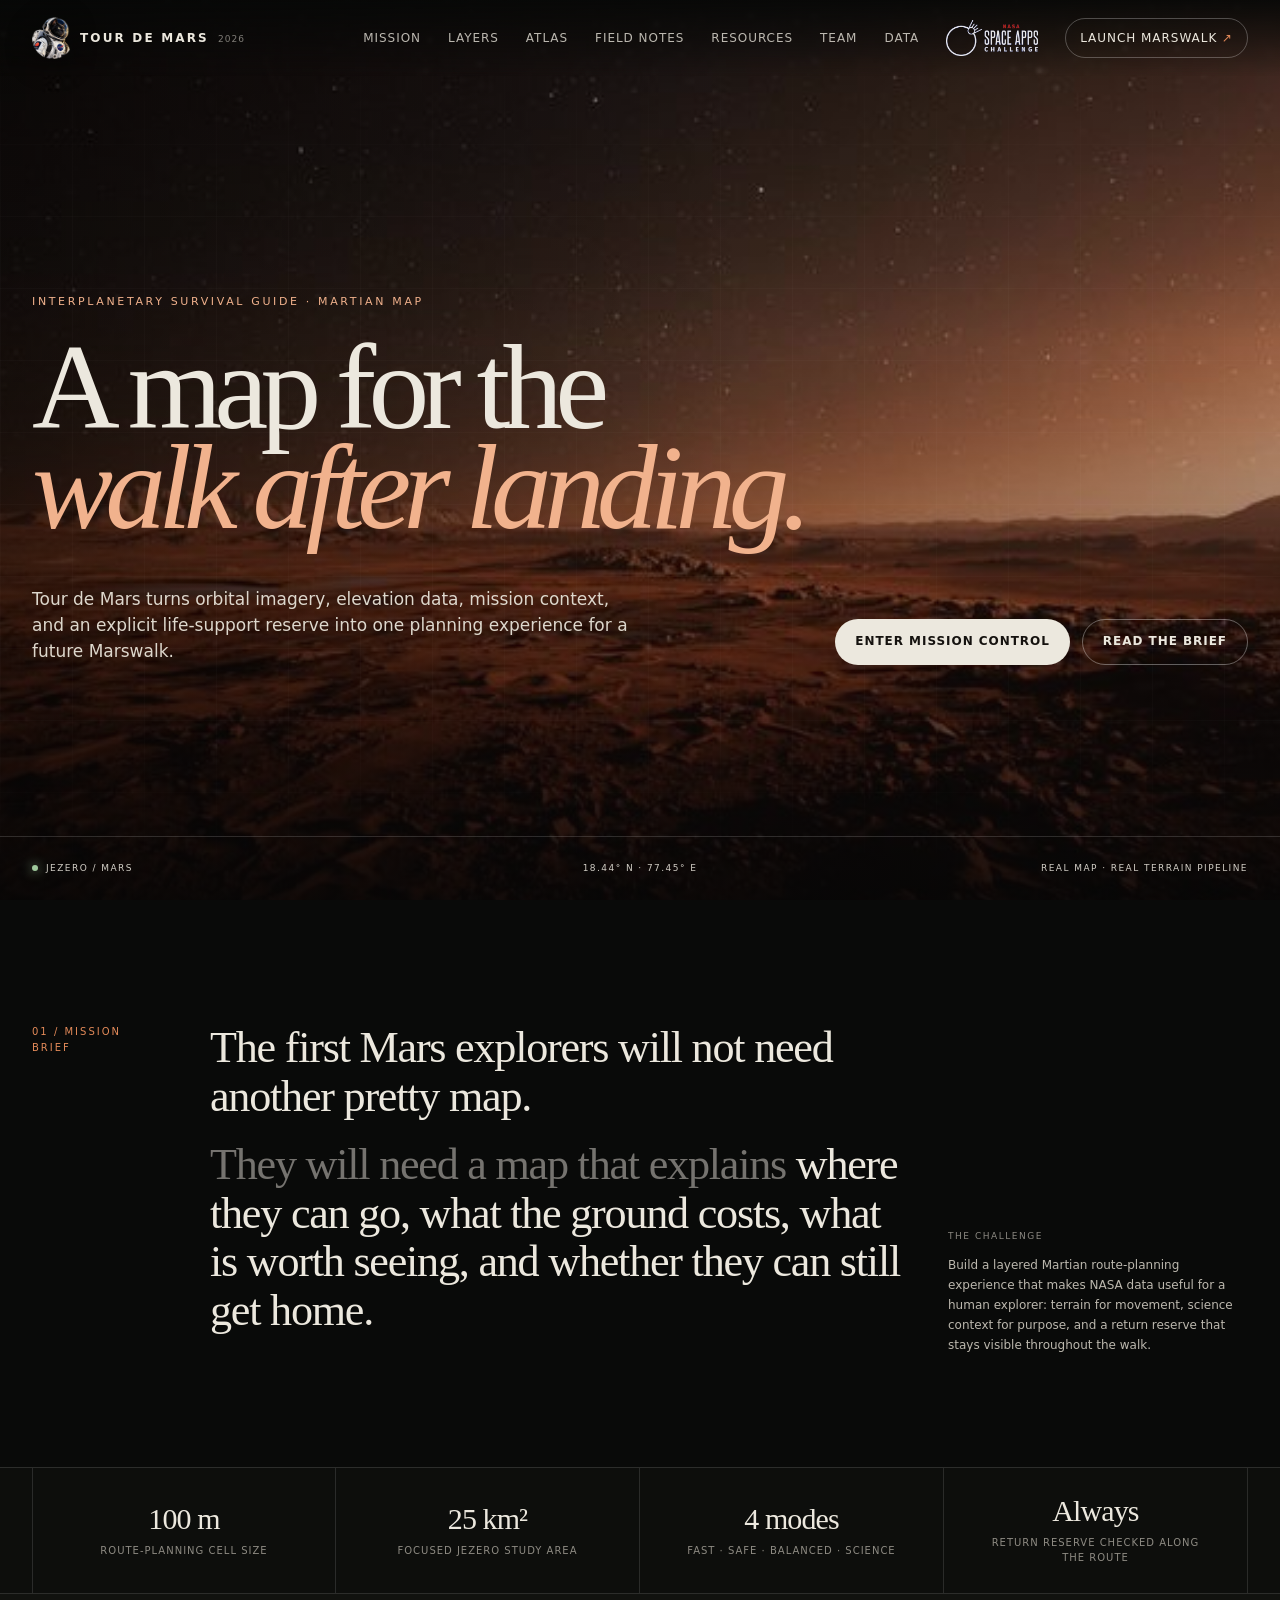
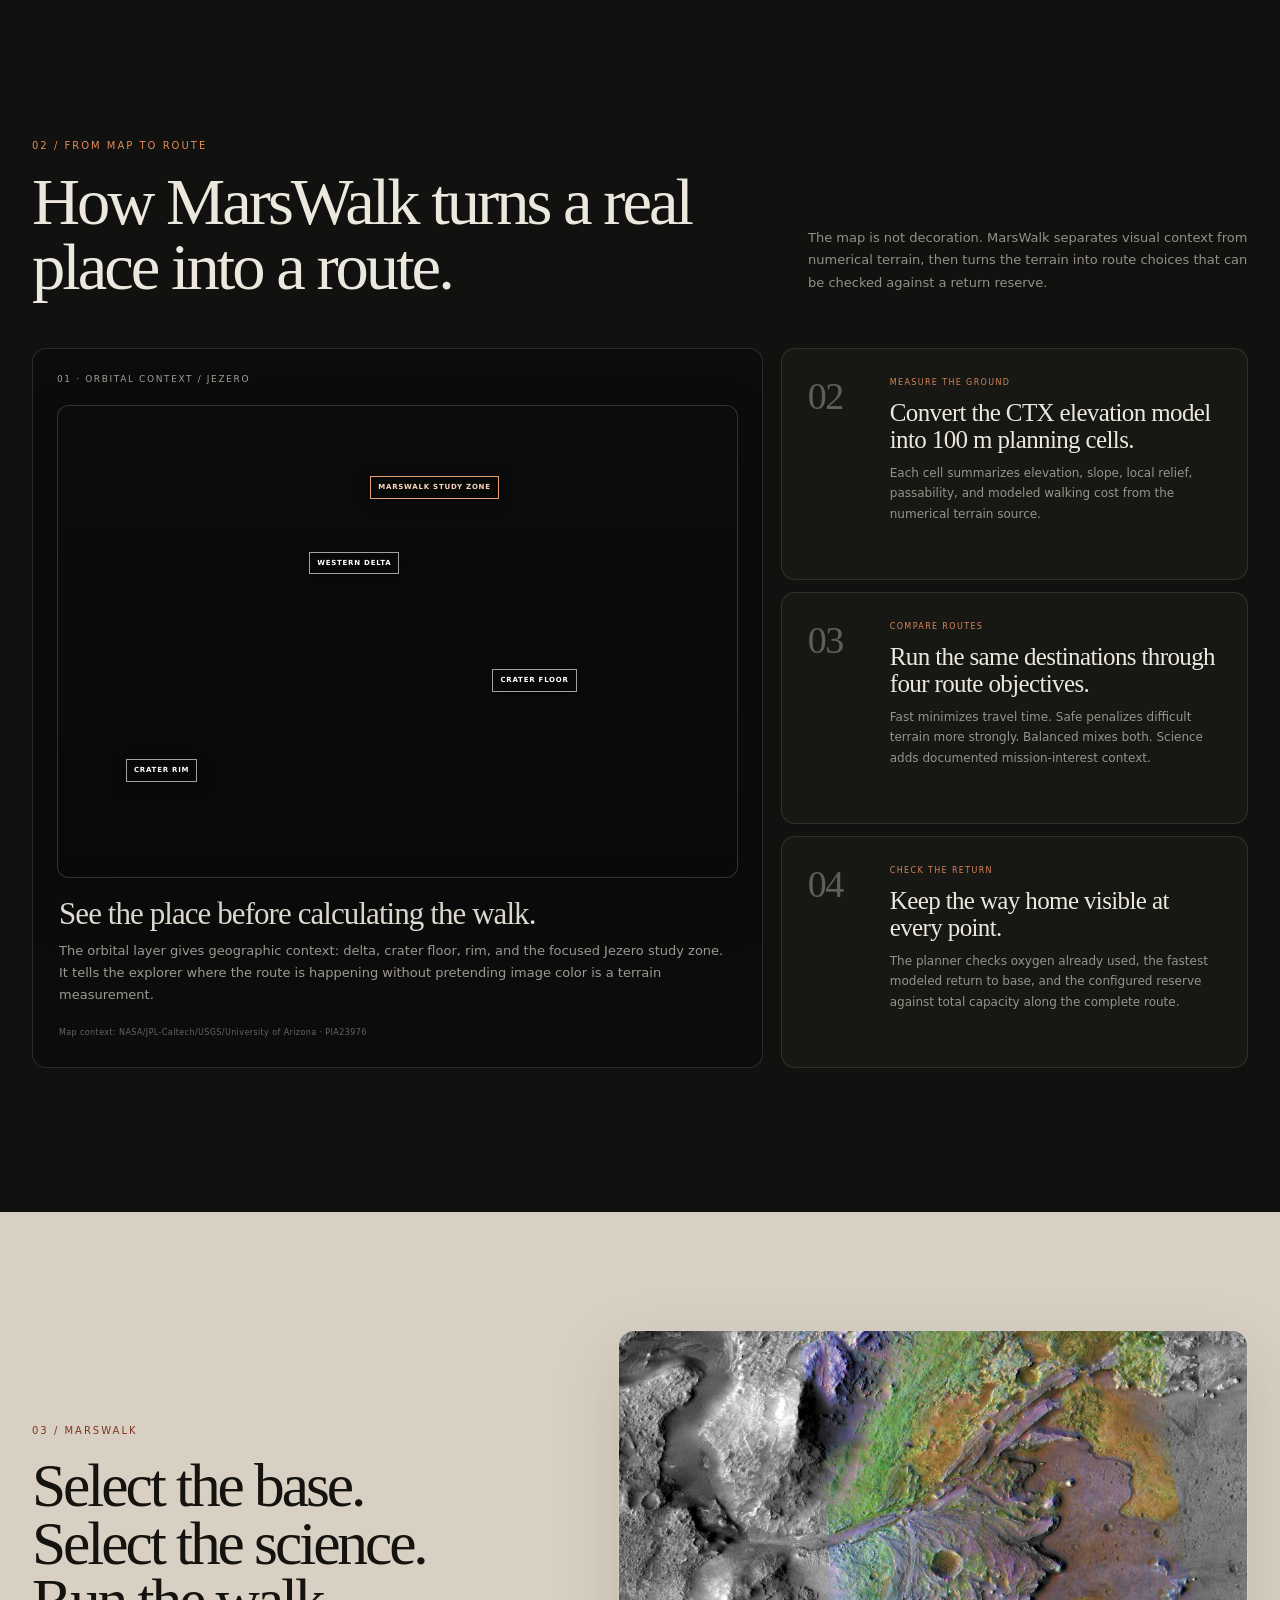
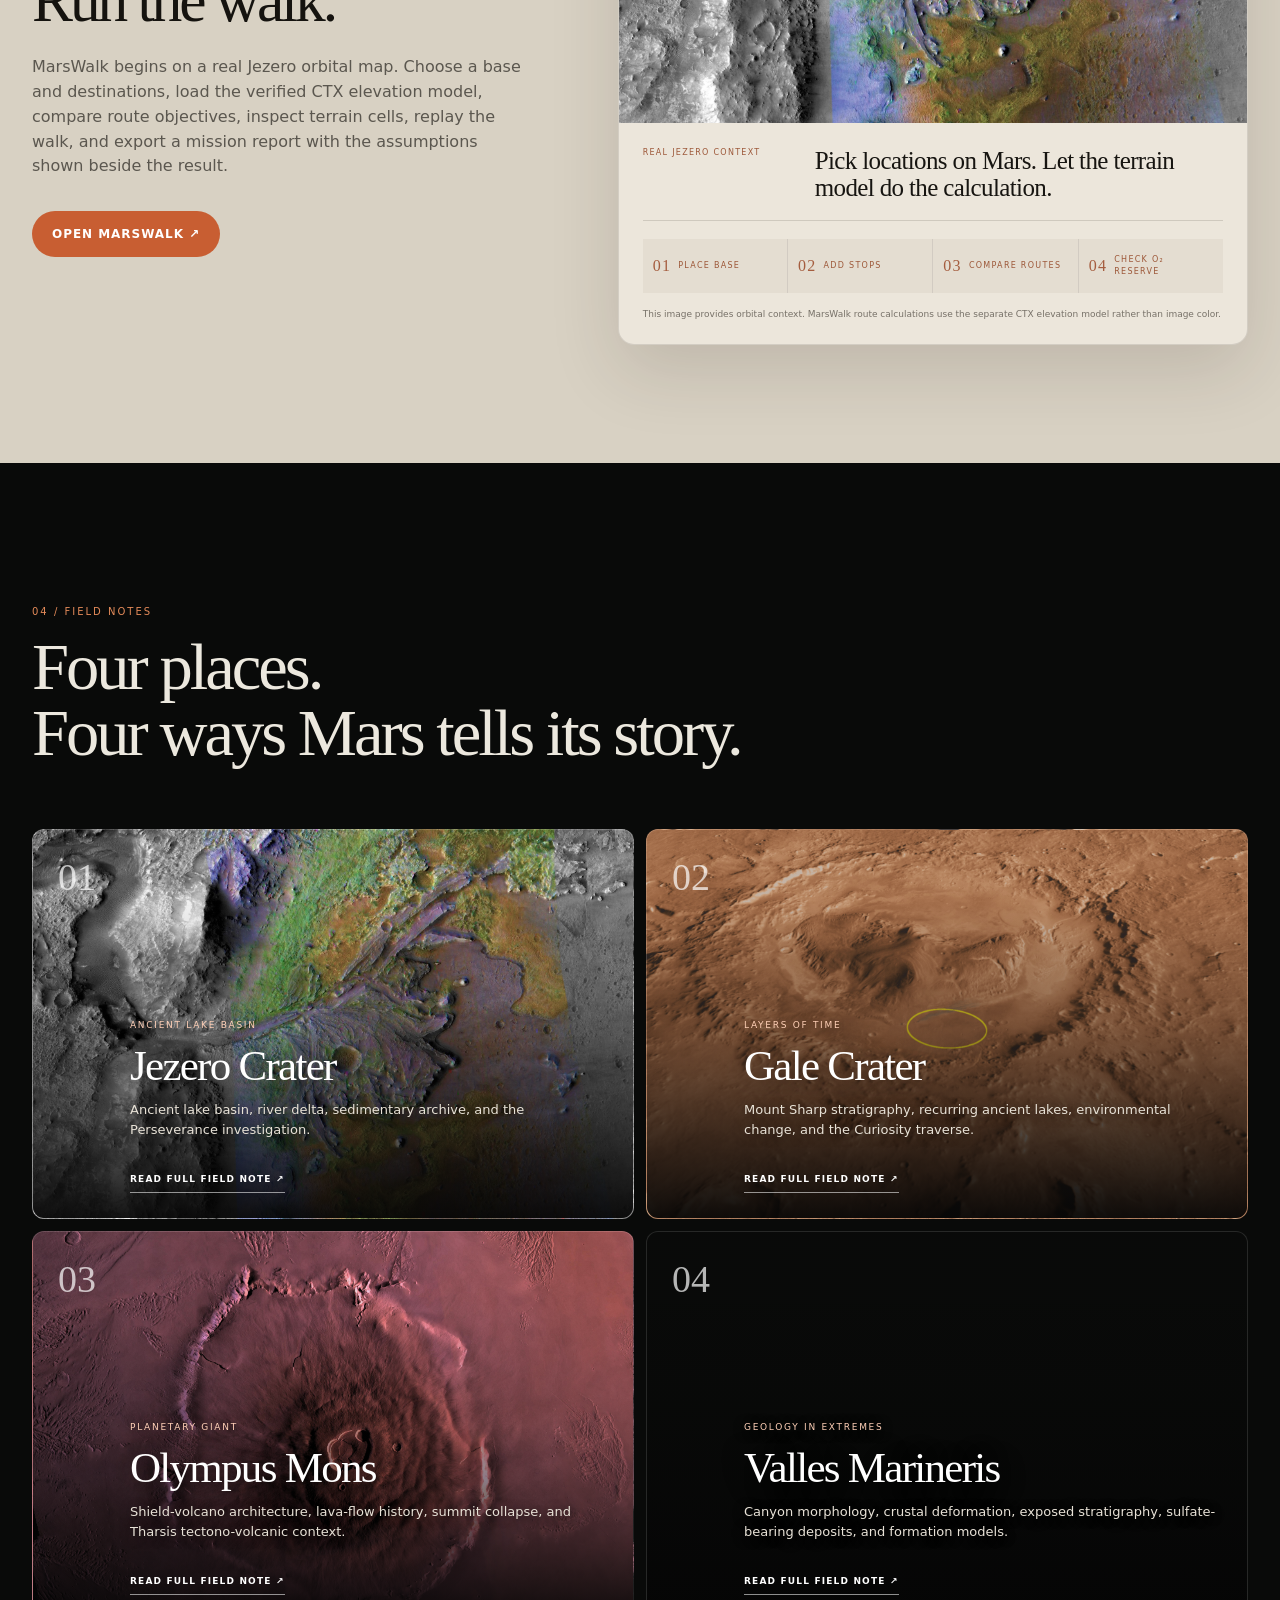
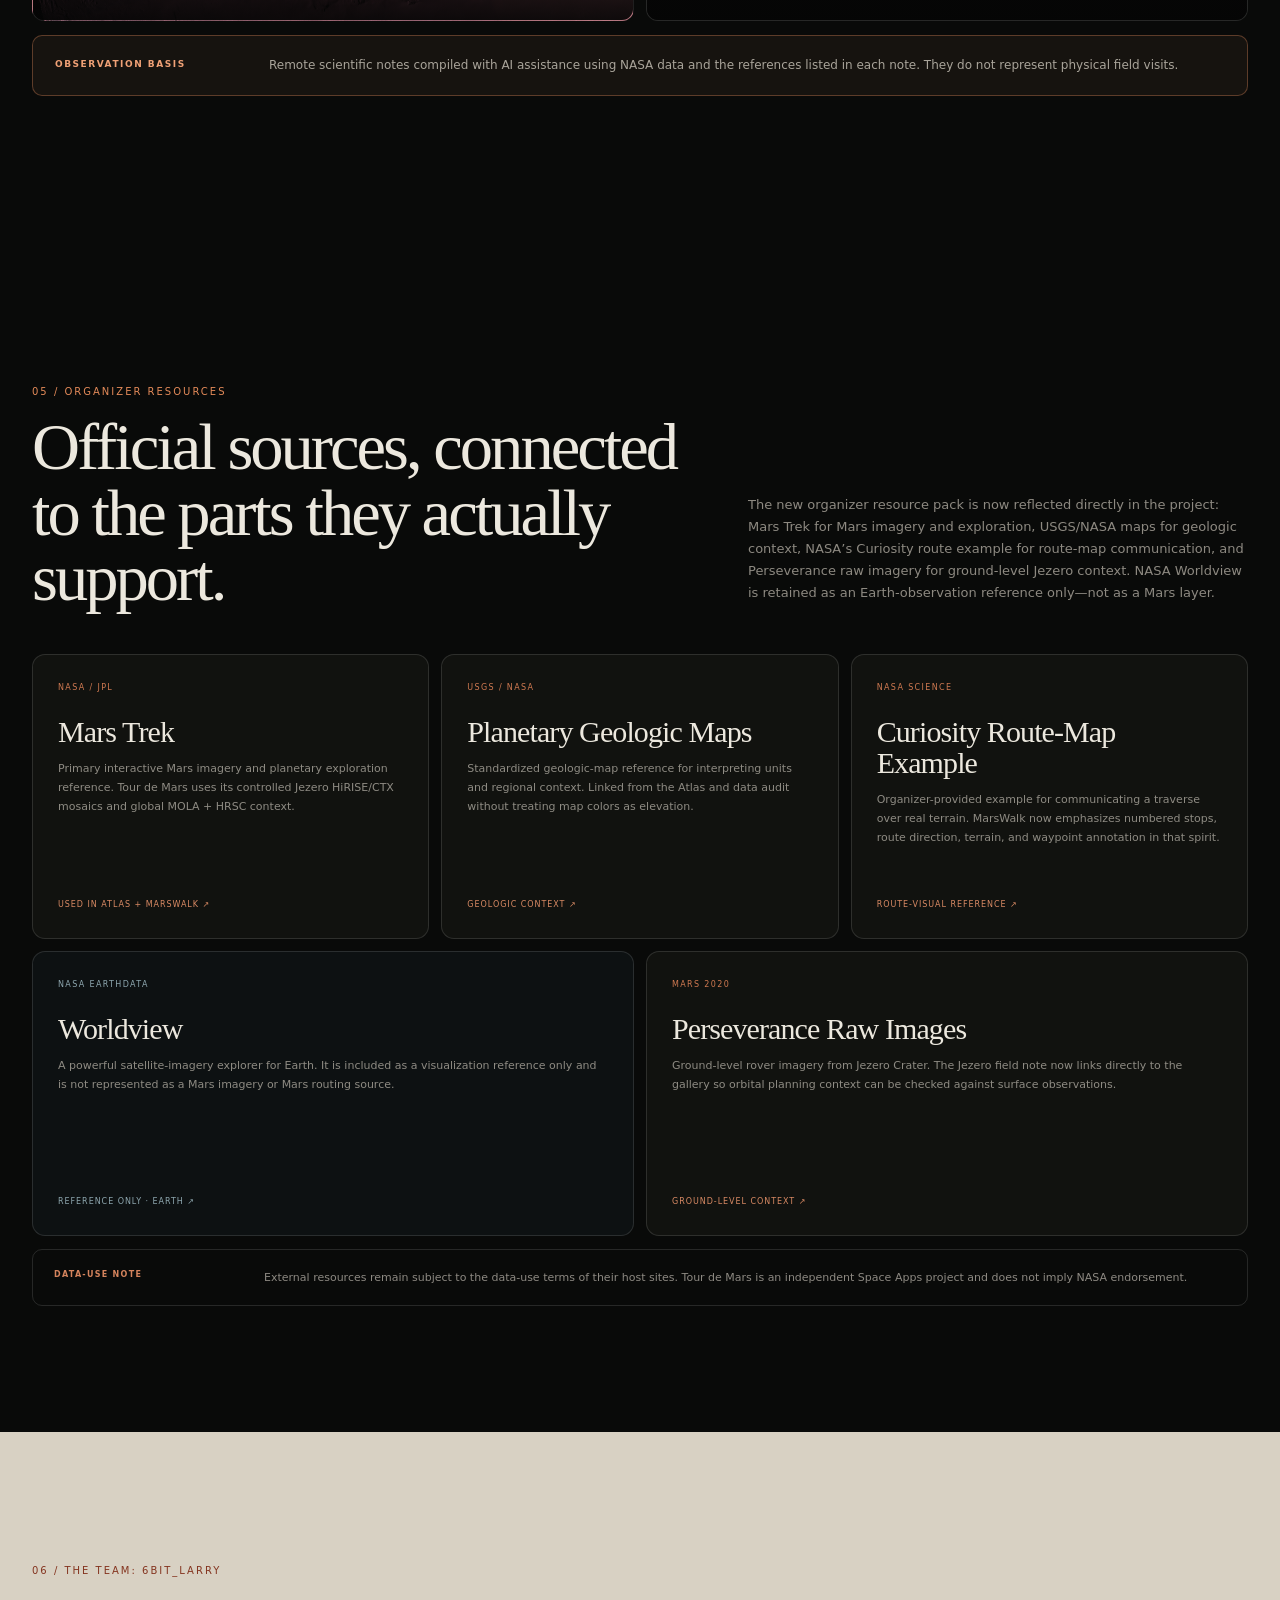
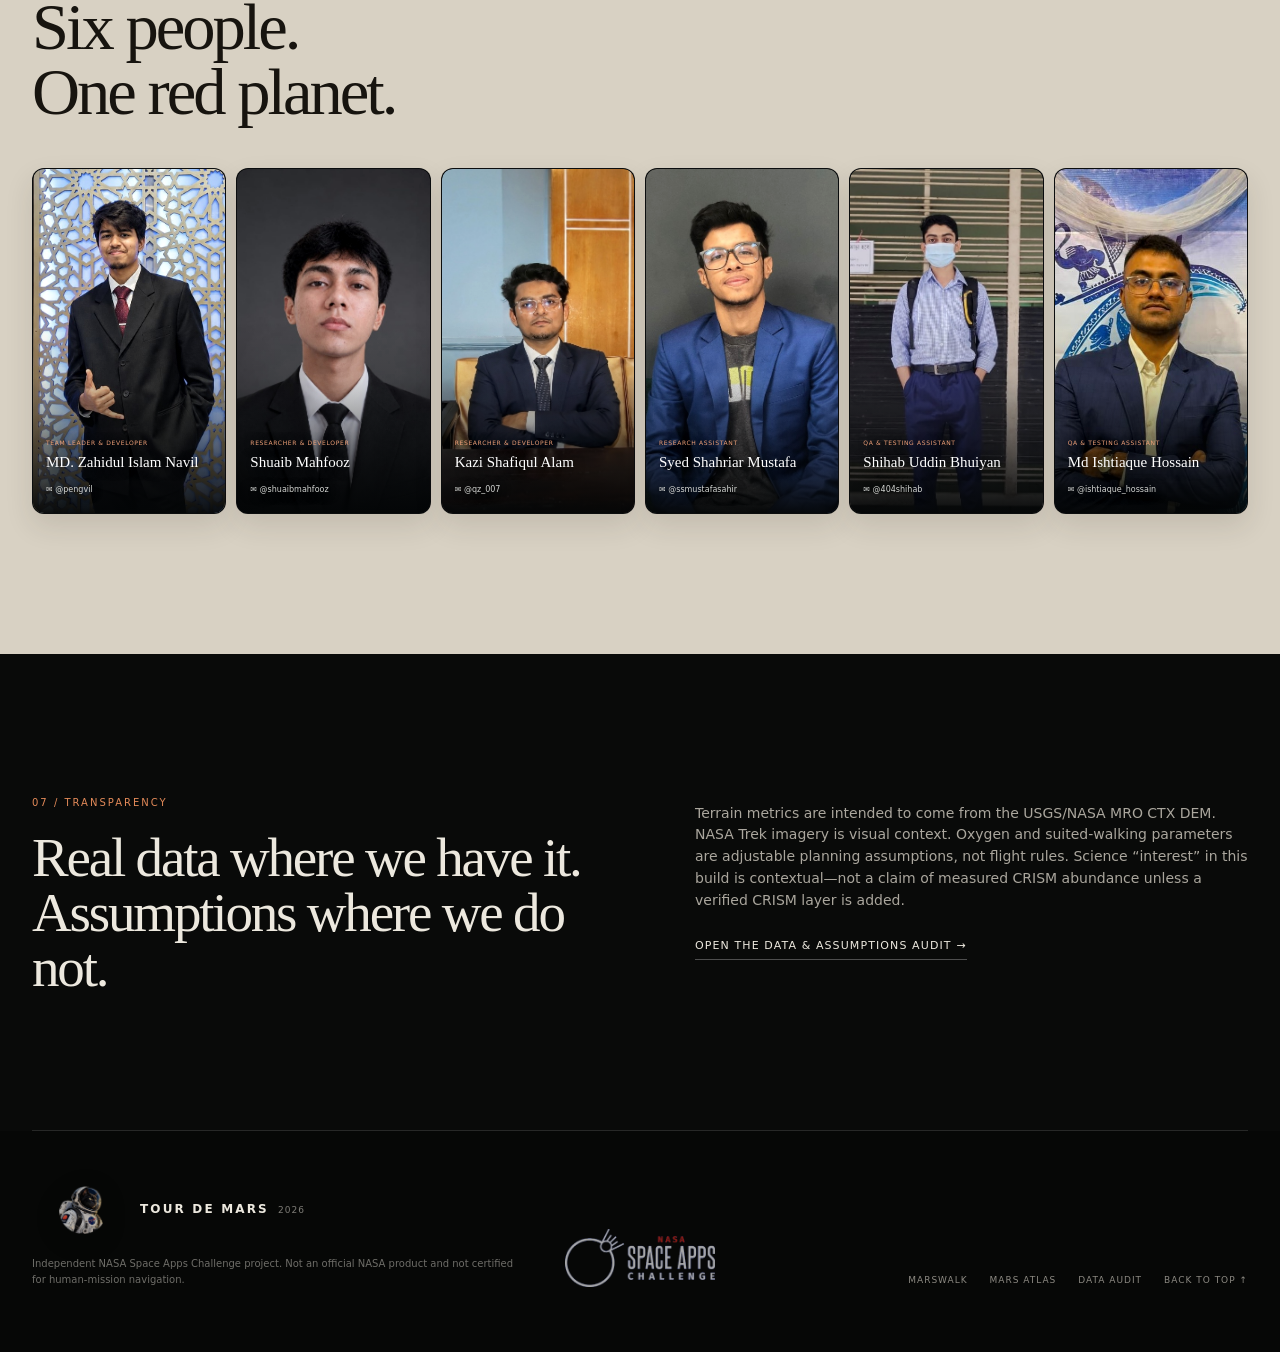
==== commit 325b32be: "Updated test build" ====
--- a/index.html
+++ b/index.html
@@ -8,6 +8,7 @@
   <title>Tour de Mars — Mission Control for a Marswalk</title>
   <link rel="stylesheet" href="app.css">
   <script defer src="app.js"></script>
+  <link rel="icon" type="image/png" href="./favicon.png">
 </head>
 <body>
   <header class="topbar" id="top">
@@ -17,7 +18,7 @@
     </a>
     <button class="menu" id="menuBtn" aria-label="Toggle navigation" aria-expanded="false">MENU</button>
     <nav id="nav" aria-label="Primary navigation">
-      <a href="#brief">Mission</a><a href="#layers">Layers</a><a href="atlas.html">Atlas</a><a href="#field-notes">Field Notes</a><a href="#team">Team</a><a href="data-audit.html">Data</a>
+      <a href="#brief">Mission</a><a href="#layers">Layers</a><a href="atlas.html">Atlas</a><a href="#field-notes">Field Notes</a><a href="#resources">Resources</a><a href="#team">Team</a><a href="data-audit.html">Data</a>
       <a class="space-apps-link" href="https://www.spaceappschallenge.org/" target="_blank" rel="noopener noreferrer" aria-label="NASA Space Apps Challenge official website"><img src="assets/space-apps-logo-transparent.png" alt="NASA Space Apps Challenge"></a>
       <a class="nav-cta" href="marswalk.html">Launch MarsWalk <span>↗</span></a>
     </nav>
@@ -117,22 +118,37 @@
       <div class="field-provenance reveal"><strong>OBSERVATION BASIS</strong><span>Remote scientific notes compiled with AI assistance using NASA data and the references listed in each note. They do not represent physical field visits.</span></div>
     </section>
 
+    <section class="resources-section shell" id="resources">
+      <div class="section-head resources-head reveal">
+        <div><span>05 / ORGANIZER RESOURCES</span><h2>Official sources, connected to the parts they actually support.</h2></div>
+        <p>The new organizer resource pack is now reflected directly in the project: Mars Trek for Mars imagery and exploration, USGS/NASA maps for geologic context, NASA’s Curiosity route example for route-map communication, and Perseverance raw imagery for ground-level Jezero context. NASA Worldview is retained as an Earth-observation reference only—not as a Mars layer.</p>
+      </div>
+      <div class="resource-grid">
+        <a class="resource-card reveal" href="https://trek.nasa.gov/mars/" target="_blank" rel="noopener noreferrer"><span>NASA / JPL</span><b>Mars Trek</b><p>Primary interactive Mars imagery and planetary exploration reference. Tour de Mars uses its controlled Jezero HiRISE/CTX mosaics and global MOLA + HRSC context.</p><em>USED IN ATLAS + MARSWALK ↗</em></a>
+        <a class="resource-card reveal" href="https://astrogeology-usgs.hub.arcgis.com/pages/interactive-maps-mars" target="_blank" rel="noopener noreferrer"><span>USGS / NASA</span><b>Planetary Geologic Maps</b><p>Standardized geologic-map reference for interpreting units and regional context. Linked from the Atlas and data audit without treating map colors as elevation.</p><em>GEOLOGIC CONTEXT ↗</em></a>
+        <a class="resource-card reveal" href="https://science.nasa.gov/resource/curiositys-proposed-path-up-mount-sharp/" target="_blank" rel="noopener noreferrer"><span>NASA SCIENCE</span><b>Curiosity Route-Map Example</b><p>Organizer-provided example for communicating a traverse over real terrain. MarsWalk now emphasizes numbered stops, route direction, terrain, and waypoint annotation in that spirit.</p><em>ROUTE-VISUAL REFERENCE ↗</em></a>
+        <a class="resource-card reference-only reveal" href="https://worldview.earthdata.nasa.gov/" target="_blank" rel="noopener noreferrer"><span>NASA EARTHDATA</span><b>Worldview</b><p>A powerful satellite-imagery explorer for Earth. It is included as a visualization reference only and is not represented as a Mars imagery or Mars routing source.</p><em>REFERENCE ONLY · EARTH ↗</em></a>
+        <a class="resource-card reveal" href="https://mars.nasa.gov/mars2020/multimedia/raw-images/" target="_blank" rel="noopener noreferrer"><span>MARS 2020</span><b>Perseverance Raw Images</b><p>Ground-level rover imagery from Jezero Crater. The Jezero field note now links directly to the gallery so orbital planning context can be checked against surface observations.</p><em>GROUND-LEVEL CONTEXT ↗</em></a>
+      </div>
+      <div class="resource-note reveal"><strong>DATA-USE NOTE</strong><span>External resources remain subject to the data-use terms of their host sites. Tour de Mars is an independent Space Apps project and does not imply NASA endorsement.</span></div>
+    </section>
+
     <section class="team-section" id="team">
       <div class="shell">
-        <div class="section-head team-head reveal"><div><span>05 / THE TEAM: 6bit_Larry</span><h2>Six people.<br>One red planet.</h2></div></div>
+        <div class="section-head team-head reveal"><div><span>06 / THE TEAM: 6bit_Larry</span><h2>Six people.<br>One red planet.</h2></div></div>
         <div class="team-grid" aria-label="Tour de Mars team members">
           <article class="person reveal"><img src="assets/team-member-1.jpg" alt="MD. Zahidul Islam Navil"><div><small>TEAM LEADER &amp; DEVELOPER</small><h3>MD. Zahidul Islam Navil</h3><span>✉ @pengvil</span></div></article>
           <article class="person reveal"><img src="assets/team-member-2.jpg" alt="Shuaib Mahfooz"><div><small>RESEARCHER &amp; DEVELOPER</small><h3>Shuaib Mahfooz</h3><span>✉ @shuaibmahfooz</span></div></article>
           <article class="person reveal"><img src="assets/team-member-3.jpg" alt="Kazi Shafiqul Alam"><div><small>RESEARCHER &amp; DEVELOPER</small><h3>Kazi Shafiqul Alam</h3><span>✉ @qz_007</span></div></article>
-          <article class="person reveal"><img src="assets/team-member-4.jpg" alt="Syed Shahriar Mustafa"><div><small>DEVELOPER</small><h3>Syed Shahriar Mustafa</h3><span>✉ @ssmustafasahir</span></div></article>
-          <article class="person reveal"><img src="assets/team-member-5.jpg" alt="Shihab Uddin Bhuiyan"><div><small>DEVELOPER</small><h3>Shihab Uddin Bhuiyan</h3><span>✉ @404shihab</span></div></article>
-          <article class="person reveal"><img src="assets/team-member-6.jpg" alt="Md Ishtiaque Hossain"><div><small>CONTENT SUPPORT</small><h3>Md Ishtiaque Hossain</h3><span>✉ @ishtiaque_hossain</span></div></article>
+          <article class="person reveal"><img src="assets/team-member-4.jpg" alt="Syed Shahriar Mustafa"><div><small>RESEARCH ASSISTANT</small><h3>Syed Shahriar Mustafa</h3><span>✉ @ssmustafasahir</span></div></article>
+          <article class="person reveal"><img src="assets/team-member-5.jpg" alt="Shihab Uddin Bhuiyan"><div><small>QA &amp; TESTING ASSISTANT</small><h3>Shihab Uddin Bhuiyan</h3><span>✉ @404shihab</span></div></article>
+          <article class="person reveal"><img src="assets/team-member-6.jpg" alt="Md Ishtiaque Hossain"><div><small>QA &amp; TESTING ASSISTANT</small><h3>Md Ishtiaque Hossain</h3><span>✉ @ishtiaque_hossain</span></div></article>
         </div>
       </div>
     </section>
 
     <section class="transparency shell reveal">
-      <div><span>06 / TRANSPARENCY</span><h2>Real data where we have it.<br>Assumptions where we do not.</h2></div>
+      <div><span>07 / TRANSPARENCY</span><h2>Real data where we have it.<br>Assumptions where we do not.</h2></div>
       <div><p>Terrain metrics are intended to come from the USGS/NASA MRO CTX DEM. NASA Trek imagery is visual context. Oxygen and suited-walking parameters are adjustable planning assumptions, not flight rules. Science “interest” in this build is contextual—not a claim of measured CRISM abundance unless a verified CRISM layer is added.</p><a class="text-link" href="data-audit.html">Open the data &amp; assumptions audit →</a></div>
     </section>
   </main>
--- a/app.css
+++ b/app.css
@@ -116,3 +116,9 @@
   .system-step h3{font-size:21px}
   .mission-mini-flow{grid-template-columns:1fr}
 }
+
+
+/* 2026-11-13 organizer resource integration */
+.resources-section{padding:132px 0 126px}.resources-head{align-items:end;margin-bottom:44px}.resources-head>div{max-width:760px}.resources-head>p{max-width:500px;color:#8d8981;font-size:13px;line-height:1.7}.resource-grid{display:grid;grid-template-columns:repeat(6,1fr);gap:12px}.resource-card{grid-column:span 2;min-height:285px;padding:27px 25px;border:1px solid rgba(255,255,255,.12);background:#11120f;color:inherit;text-decoration:none;border-radius:13px;display:flex;flex-direction:column;transition:transform .22s ease,border-color .22s ease,background .22s ease}.resource-card:nth-child(4),.resource-card:nth-child(5){grid-column:span 3}.resource-card:hover{transform:translateY(-3px);border-color:rgba(221,126,77,.55);background:#171510}.resource-card>span{font-size:8px;letter-spacing:.17em;color:#cf7951}.resource-card>b{font:400 30px/1.03 var(--display);letter-spacing:-.03em;margin:23px 0 12px}.resource-card>p{margin:0;color:#8e8b83;font-size:11px;line-height:1.7}.resource-card>em{margin-top:auto;padding-top:24px;color:#d98a64;font-style:normal;font-size:8px;letter-spacing:.12em}.resource-card.reference-only{background:#0d1112}.resource-card.reference-only>span,.resource-card.reference-only>em{color:#8ea7af}.resource-note{margin-top:13px;padding:19px 21px;border:1px solid rgba(255,255,255,.12);display:grid;grid-template-columns:190px 1fr;gap:20px;border-radius:10px}.resource-note strong{font-size:8px;letter-spacing:.16em;color:#d5845d}.resource-note span{font-size:11px;color:#8d8982;line-height:1.55}
+@media(max-width:980px){.resource-grid{grid-template-columns:1fr 1fr}.resource-card,.resource-card:nth-child(4),.resource-card:nth-child(5){grid-column:span 1}.resources-head{display:block}.resources-head>p{margin-top:20px}}
+@media(max-width:620px){.resource-grid{grid-template-columns:1fr}.resource-note{grid-template-columns:1fr;gap:7px}.resource-card{min-height:250px}}
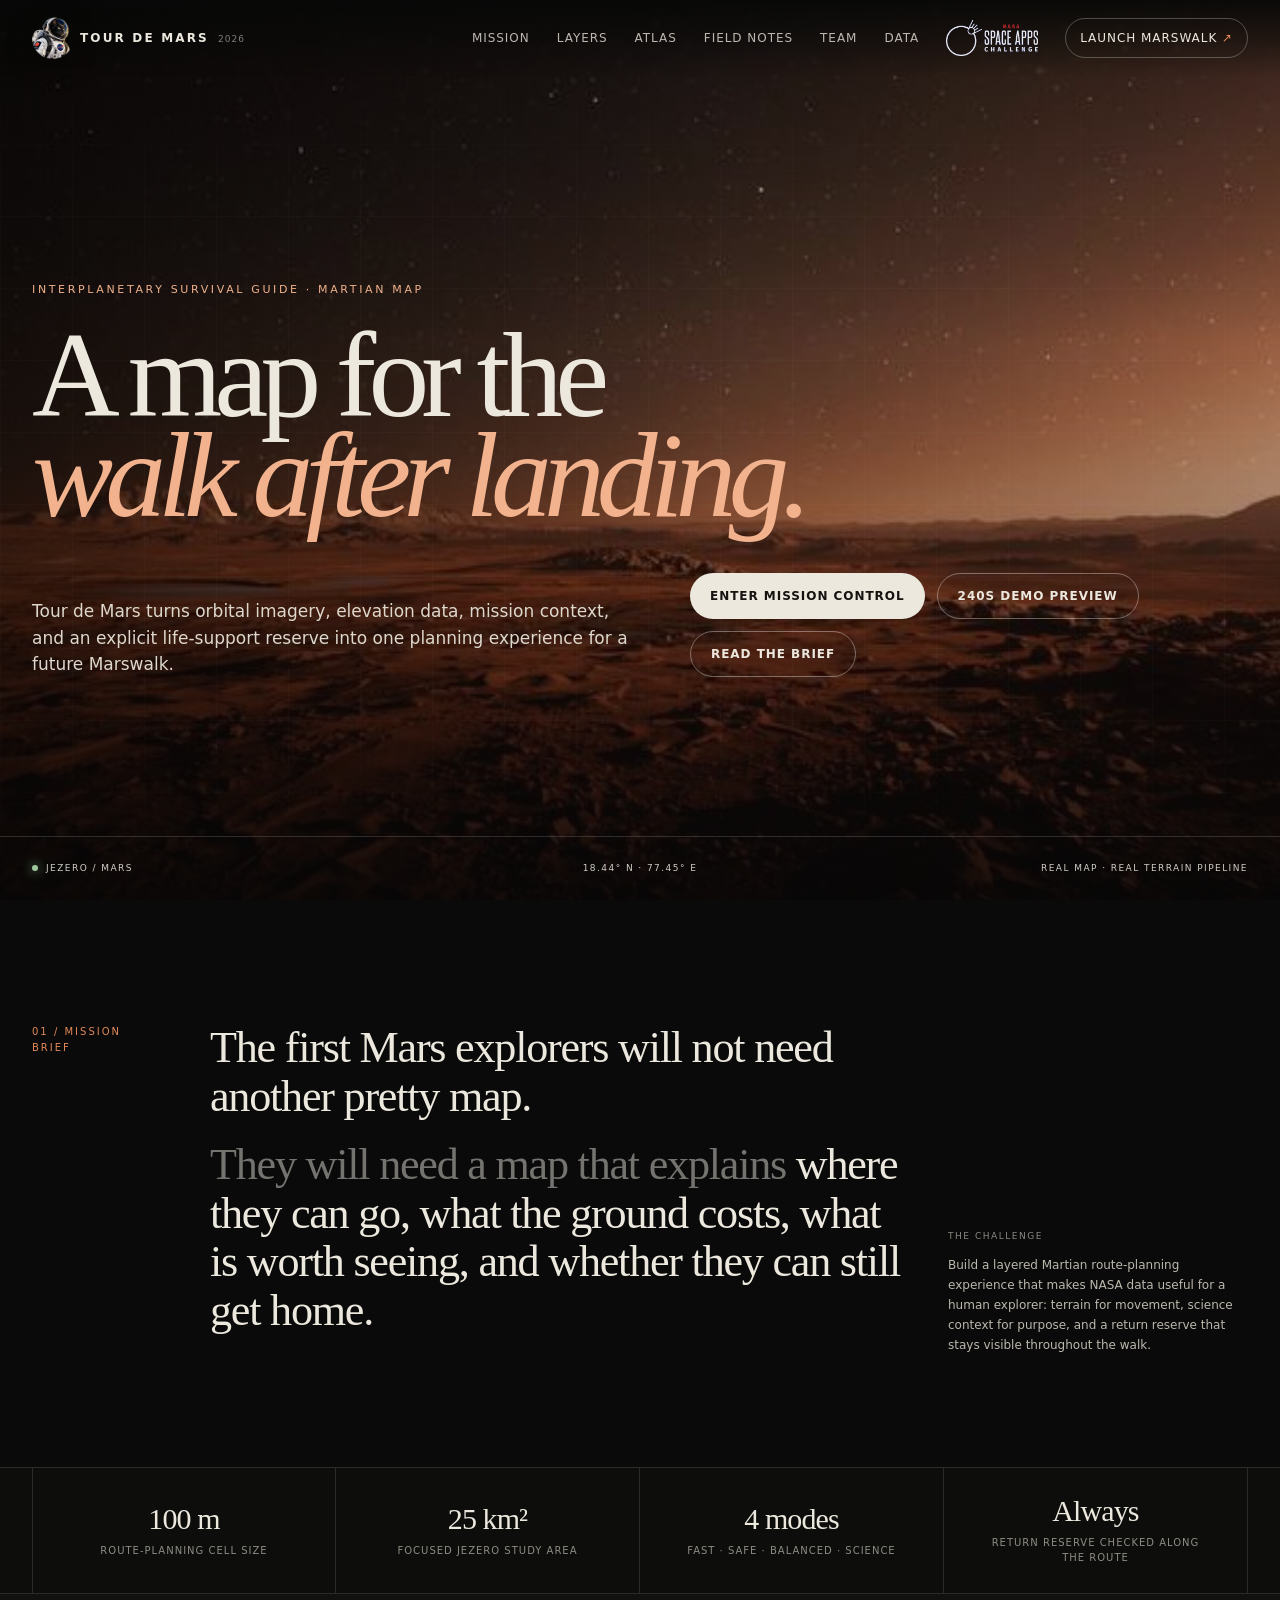
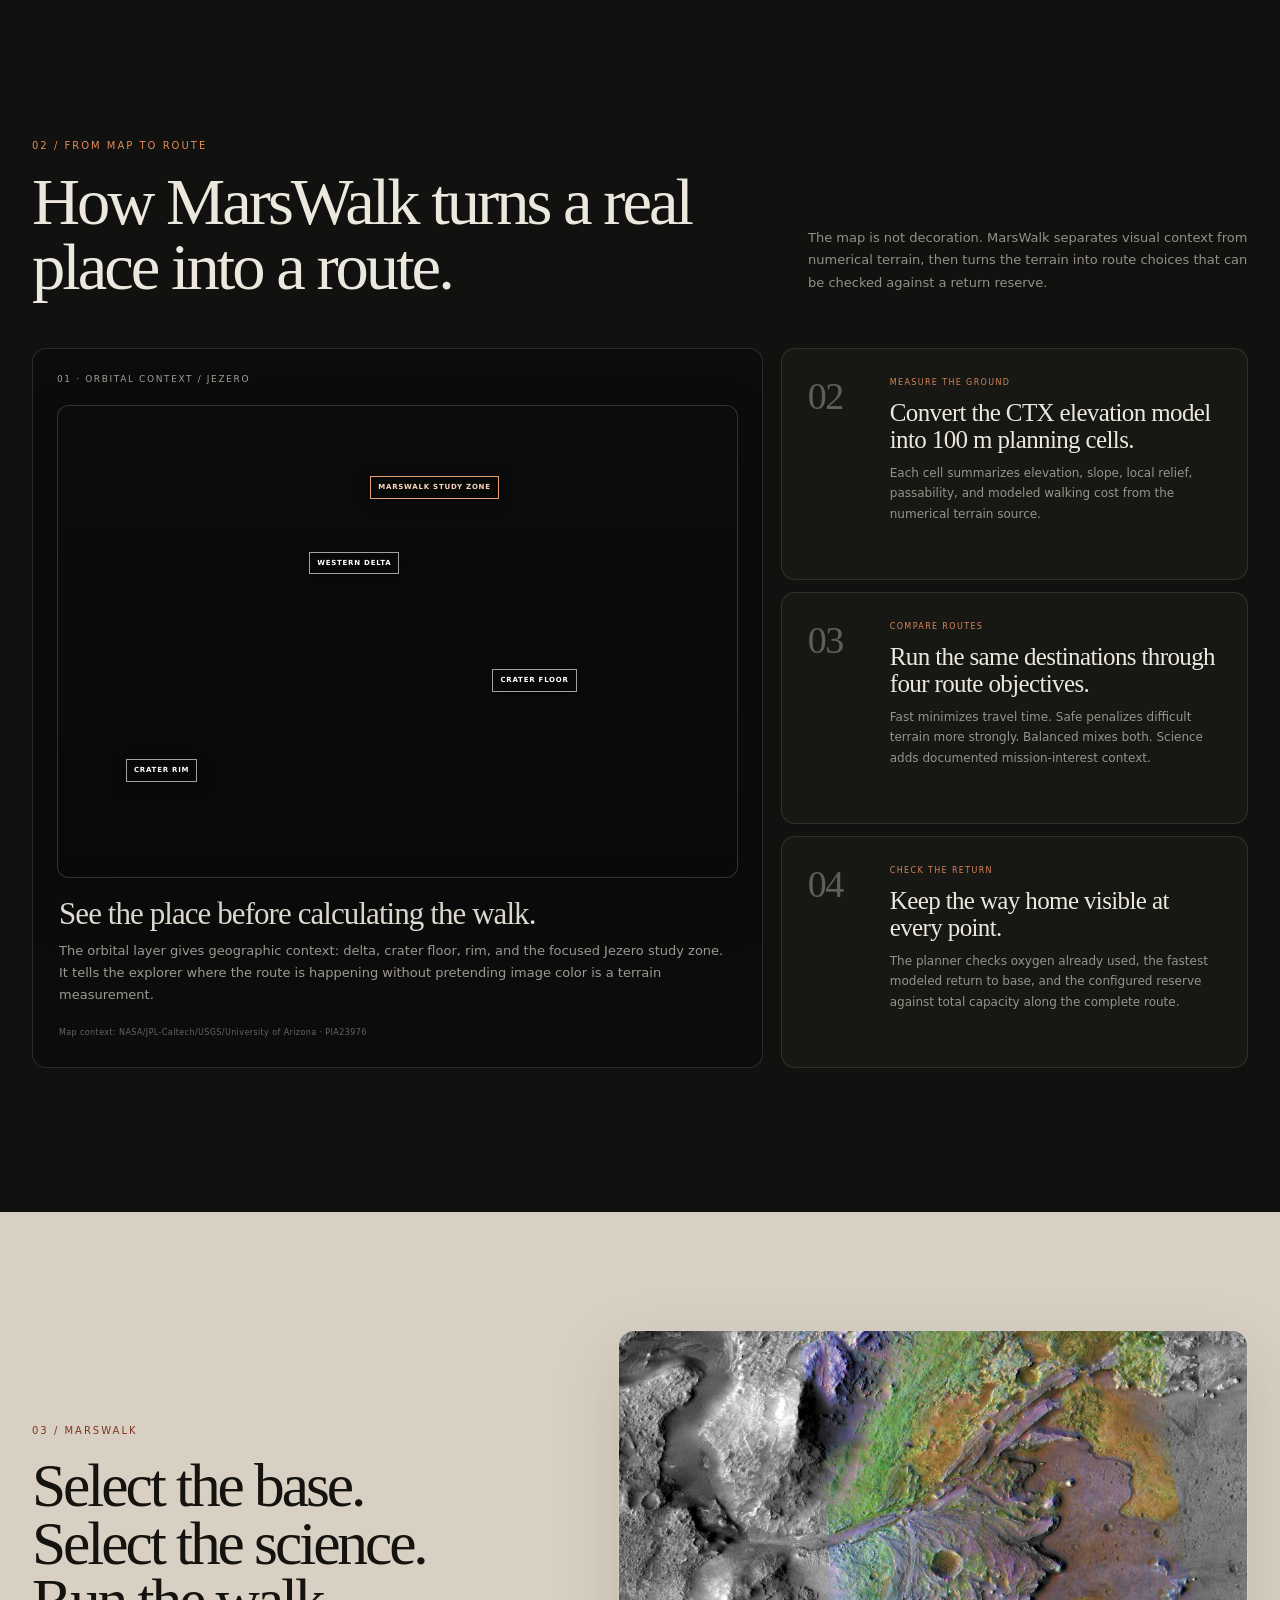
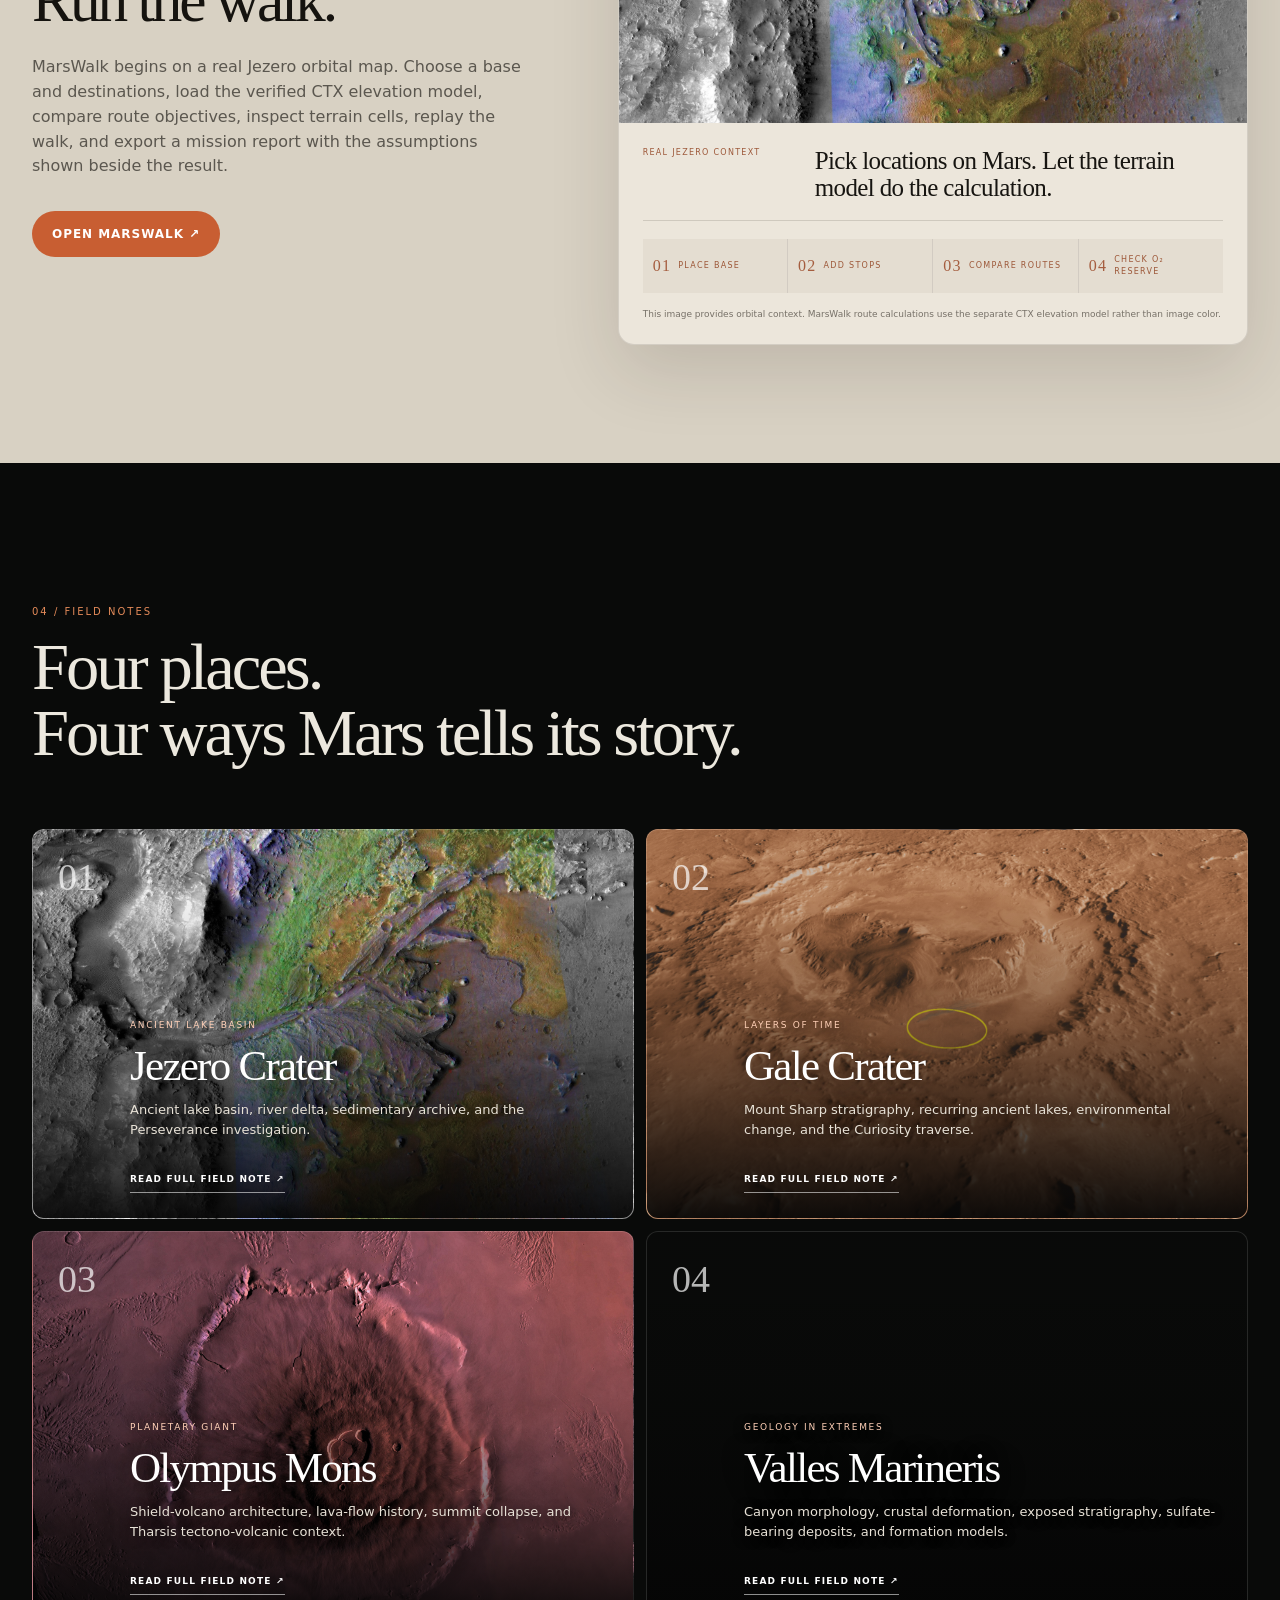
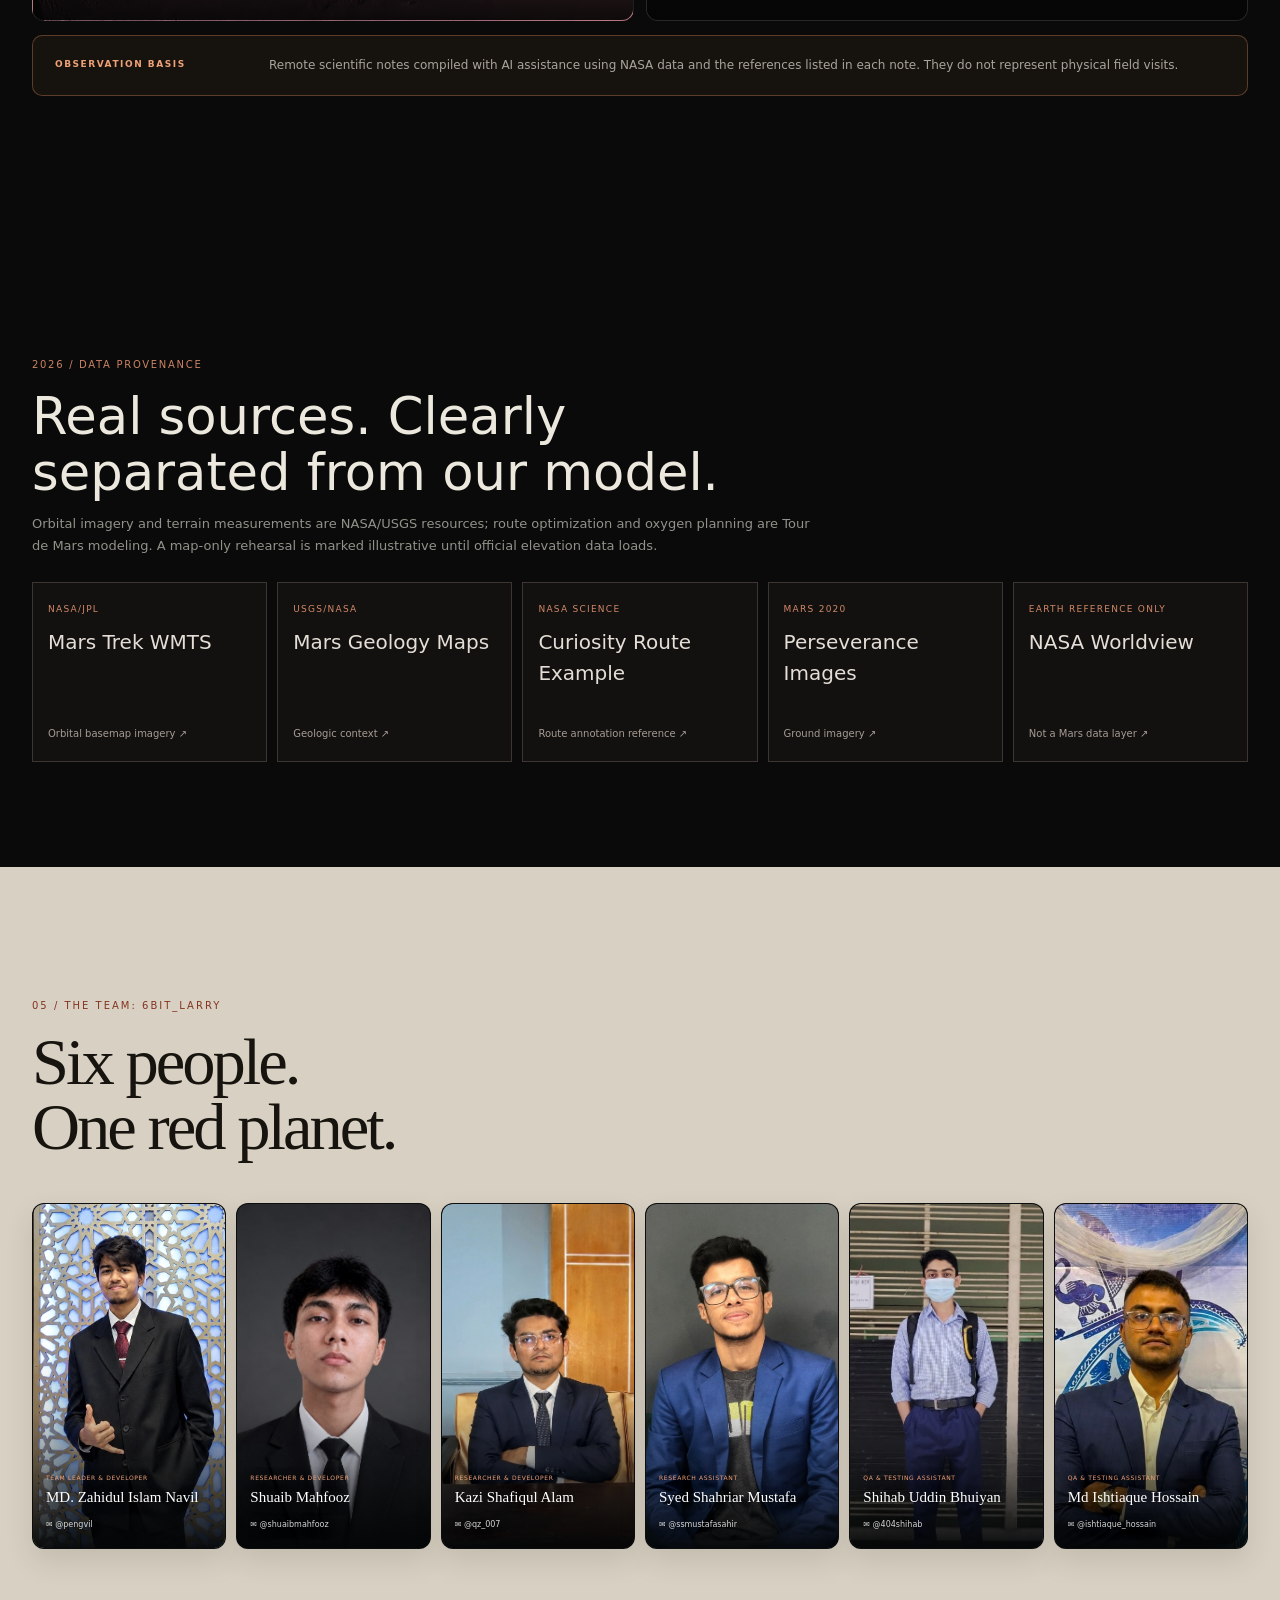
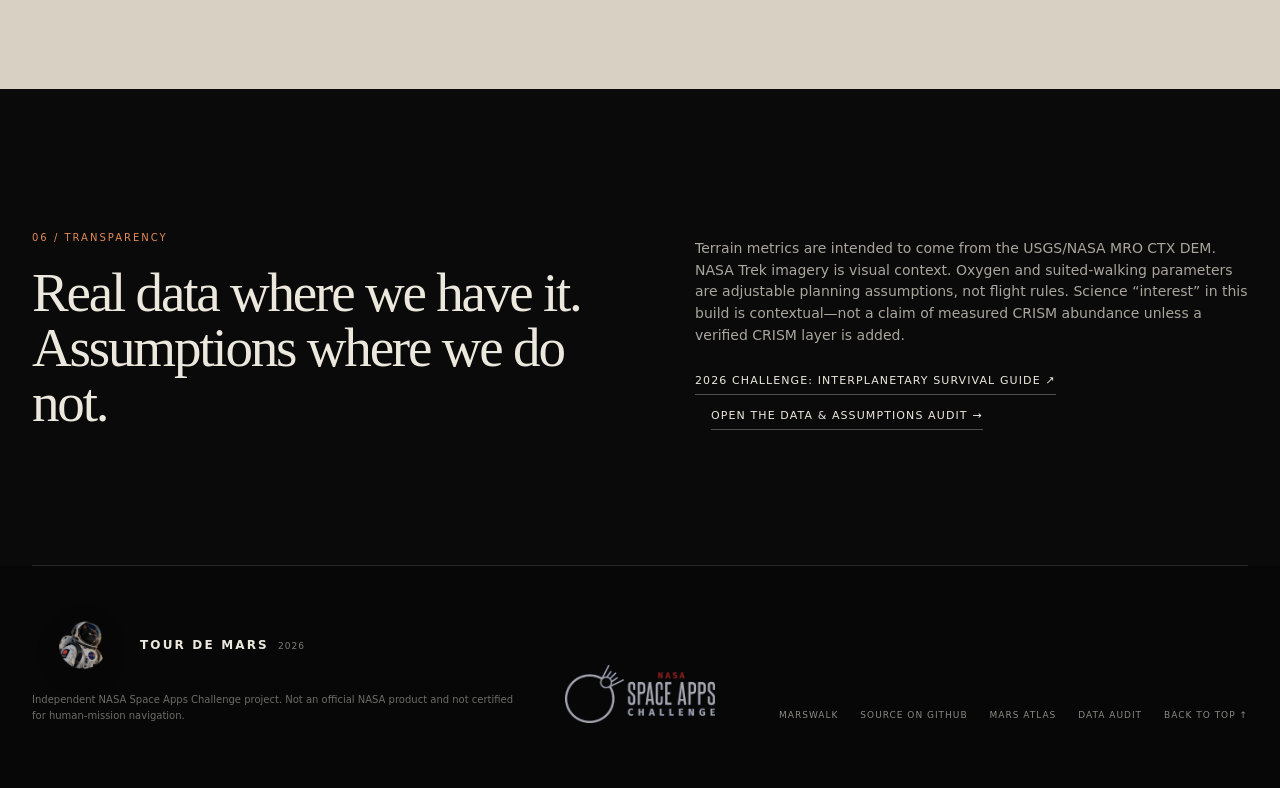
==== commit 222d1dc4: "Final 240 sec version" ====
--- a/index.html
+++ b/index.html
@@ -7,8 +7,8 @@
   <meta name="description" content="Tour de Mars — a NASA Space Apps Challenge 2026 project combining real Mars mapping, terrain-aware MarsWalk planning, science context, and transparent data provenance.">
   <title>Tour de Mars — Mission Control for a Marswalk</title>
   <link rel="stylesheet" href="app.css">
+  <link rel="icon" type="image/png" href="./favicon.png">
   <script defer src="app.js"></script>
-  <link rel="icon" type="image/png" href="./favicon.png">
 </head>
 <body>
   <header class="topbar" id="top">
@@ -18,7 +18,7 @@
     </a>
     <button class="menu" id="menuBtn" aria-label="Toggle navigation" aria-expanded="false">MENU</button>
     <nav id="nav" aria-label="Primary navigation">
-      <a href="#brief">Mission</a><a href="#layers">Layers</a><a href="atlas.html">Atlas</a><a href="#field-notes">Field Notes</a><a href="#resources">Resources</a><a href="#team">Team</a><a href="data-audit.html">Data</a>
+      <a href="#brief">Mission</a><a href="#layers">Layers</a><a href="atlas.html">Atlas</a><a href="#field-notes">Field Notes</a><a href="#team">Team</a><a href="data-audit.html">Data</a>
       <a class="space-apps-link" href="https://www.spaceappschallenge.org/" target="_blank" rel="noopener noreferrer" aria-label="NASA Space Apps Challenge official website"><img src="assets/space-apps-logo-transparent.png" alt="NASA Space Apps Challenge"></a>
       <a class="nav-cta" href="marswalk.html">Launch MarsWalk <span>↗</span></a>
     </nav>
@@ -34,7 +34,7 @@
         <h1 class="reveal">A map for the<br><em>walk after landing.</em></h1>
         <div class="hero-lower reveal">
           <p>Tour de Mars turns orbital imagery, elevation data, mission context, and an explicit life-support reserve into one planning experience for a future Marswalk.</p>
-          <div class="hero-actions"><a class="button light" href="marswalk.html">Enter mission control</a><a class="button line" href="#brief">Read the brief</a></div>
+          <div class="hero-actions"><a class="button light" href="marswalk.html">Enter mission control</a><a class="button line" href="marswalk.html?demo=1">240s demo preview</a><a class="button line" href="#brief">Read the brief</a></div>
         </div>
       </div>
       <div class="hero-status">
@@ -118,24 +118,20 @@
       <div class="field-provenance reveal"><strong>OBSERVATION BASIS</strong><span>Remote scientific notes compiled with AI assistance using NASA data and the references listed in each note. They do not represent physical field visits.</span></div>
     </section>
 
-    <section class="resources-section shell" id="resources">
-      <div class="section-head resources-head reveal">
-        <div><span>05 / ORGANIZER RESOURCES</span><h2>Official sources, connected to the parts they actually support.</h2></div>
-        <p>The new organizer resource pack is now reflected directly in the project: Mars Trek for Mars imagery and exploration, USGS/NASA maps for geologic context, NASA’s Curiosity route example for route-map communication, and Perseverance raw imagery for ground-level Jezero context. NASA Worldview is retained as an Earth-observation reference only—not as a Mars layer.</p>
+
+    <section class="resource-shelf shell" id="official-resources">
+      <div class="resource-title"><span>2026 / DATA PROVENANCE</span><h2>Real sources. Clearly separated from our model.</h2><p>Orbital imagery and terrain measurements are NASA/USGS resources; route optimization and oxygen planning are Tour de Mars modeling. A map-only rehearsal is marked illustrative until official elevation data loads.</p></div>
+      <div class="resource-links-grid">
+        <a href="https://trek.nasa.gov/mars/" target="_blank" rel="noopener noreferrer"><small>NASA/JPL</small><b>Mars Trek WMTS</b><span>Orbital basemap imagery ↗</span></a>
+        <a href="https://astrogeology-usgs.hub.arcgis.com/pages/interactive-maps-mars" target="_blank" rel="noopener noreferrer"><small>USGS/NASA</small><b>Mars Geology Maps</b><span>Geologic context ↗</span></a>
+        <a href="https://science.nasa.gov/resource/curiositys-proposed-path-up-mount-sharp/" target="_blank" rel="noopener noreferrer"><small>NASA SCIENCE</small><b>Curiosity Route Example</b><span>Route annotation reference ↗</span></a>
+        <a href="https://mars.nasa.gov/mars2020/multimedia/raw-images/" target="_blank" rel="noopener noreferrer"><small>MARS 2020</small><b>Perseverance Images</b><span>Ground imagery ↗</span></a>
+        <a href="https://worldview.earthdata.nasa.gov/" target="_blank" rel="noopener noreferrer"><small>EARTH REFERENCE ONLY</small><b>NASA Worldview</b><span>Not a Mars data layer ↗</span></a>
       </div>
-      <div class="resource-grid">
-        <a class="resource-card reveal" href="https://trek.nasa.gov/mars/" target="_blank" rel="noopener noreferrer"><span>NASA / JPL</span><b>Mars Trek</b><p>Primary interactive Mars imagery and planetary exploration reference. Tour de Mars uses its controlled Jezero HiRISE/CTX mosaics and global MOLA + HRSC context.</p><em>USED IN ATLAS + MARSWALK ↗</em></a>
-        <a class="resource-card reveal" href="https://astrogeology-usgs.hub.arcgis.com/pages/interactive-maps-mars" target="_blank" rel="noopener noreferrer"><span>USGS / NASA</span><b>Planetary Geologic Maps</b><p>Standardized geologic-map reference for interpreting units and regional context. Linked from the Atlas and data audit without treating map colors as elevation.</p><em>GEOLOGIC CONTEXT ↗</em></a>
-        <a class="resource-card reveal" href="https://science.nasa.gov/resource/curiositys-proposed-path-up-mount-sharp/" target="_blank" rel="noopener noreferrer"><span>NASA SCIENCE</span><b>Curiosity Route-Map Example</b><p>Organizer-provided example for communicating a traverse over real terrain. MarsWalk now emphasizes numbered stops, route direction, terrain, and waypoint annotation in that spirit.</p><em>ROUTE-VISUAL REFERENCE ↗</em></a>
-        <a class="resource-card reference-only reveal" href="https://worldview.earthdata.nasa.gov/" target="_blank" rel="noopener noreferrer"><span>NASA EARTHDATA</span><b>Worldview</b><p>A powerful satellite-imagery explorer for Earth. It is included as a visualization reference only and is not represented as a Mars imagery or Mars routing source.</p><em>REFERENCE ONLY · EARTH ↗</em></a>
-        <a class="resource-card reveal" href="https://mars.nasa.gov/mars2020/multimedia/raw-images/" target="_blank" rel="noopener noreferrer"><span>MARS 2020</span><b>Perseverance Raw Images</b><p>Ground-level rover imagery from Jezero Crater. The Jezero field note now links directly to the gallery so orbital planning context can be checked against surface observations.</p><em>GROUND-LEVEL CONTEXT ↗</em></a>
-      </div>
-      <div class="resource-note reveal"><strong>DATA-USE NOTE</strong><span>External resources remain subject to the data-use terms of their host sites. Tour de Mars is an independent Space Apps project and does not imply NASA endorsement.</span></div>
     </section>
-
     <section class="team-section" id="team">
       <div class="shell">
-        <div class="section-head team-head reveal"><div><span>06 / THE TEAM: 6bit_Larry</span><h2>Six people.<br>One red planet.</h2></div></div>
+        <div class="section-head team-head reveal"><div><span>05 / THE TEAM: 6bit_Larry</span><h2>Six people.<br>One red planet.</h2></div></div>
         <div class="team-grid" aria-label="Tour de Mars team members">
           <article class="person reveal"><img src="assets/team-member-1.jpg" alt="MD. Zahidul Islam Navil"><div><small>TEAM LEADER &amp; DEVELOPER</small><h3>MD. Zahidul Islam Navil</h3><span>✉ @pengvil</span></div></article>
           <article class="person reveal"><img src="assets/team-member-2.jpg" alt="Shuaib Mahfooz"><div><small>RESEARCHER &amp; DEVELOPER</small><h3>Shuaib Mahfooz</h3><span>✉ @shuaibmahfooz</span></div></article>
@@ -148,8 +144,8 @@
     </section>
 
     <section class="transparency shell reveal">
-      <div><span>07 / TRANSPARENCY</span><h2>Real data where we have it.<br>Assumptions where we do not.</h2></div>
-      <div><p>Terrain metrics are intended to come from the USGS/NASA MRO CTX DEM. NASA Trek imagery is visual context. Oxygen and suited-walking parameters are adjustable planning assumptions, not flight rules. Science “interest” in this build is contextual—not a claim of measured CRISM abundance unless a verified CRISM layer is added.</p><a class="text-link" href="data-audit.html">Open the data &amp; assumptions audit →</a></div>
+      <div><span>06 / TRANSPARENCY</span><h2>Real data where we have it.<br>Assumptions where we do not.</h2></div>
+      <div><p>Terrain metrics are intended to come from the USGS/NASA MRO CTX DEM. NASA Trek imagery is visual context. Oxygen and suited-walking parameters are adjustable planning assumptions, not flight rules. Science “interest” in this build is contextual—not a claim of measured CRISM abundance unless a verified CRISM layer is added.</p><a class="text-link" href="https://www.spaceappschallenge.org/2026/challenges/interplanetary-survival-guide-martian-map/?tab=resources" target="_blank" rel="noopener noreferrer">2026 challenge: Interplanetary Survival Guide ↗</a><a class="text-link" href="data-audit.html">Open the data &amp; assumptions audit →</a></div>
     </section>
   </main>
 
@@ -157,7 +153,7 @@
     <div class="shell footer-grid">
       <div><a class="wordmark footer-mark" href="#top"><img class="team-logo footer-team-logo" src="assets/team-logo.png" alt="Tour de Mars team emblem"><span class="wordmark-text"><b>TOUR DE MARS</b><small>2026</small></span></a><p>Independent NASA Space Apps Challenge project. Not an official NASA product and not certified for human-mission navigation.</p></div>
       <a class="footer-space-apps" href="https://www.spaceappschallenge.org/" target="_blank" rel="noopener noreferrer" aria-label="Open the official NASA Space Apps Challenge website"><img src="assets/space-apps-logo-transparent.png" alt="NASA Space Apps Challenge"></a>
-      <div class="footer-links"><a href="marswalk.html">MarsWalk</a><a href="atlas.html">Mars Atlas</a><a href="data-audit.html">Data audit</a><a href="#top">Back to top ↑</a></div>
+      <div class="footer-links"><a href="marswalk.html">MarsWalk</a><a href="https://github.com/kazi-shafiqul-alam/tdm" target="_blank" rel="noopener noreferrer">Source on GitHub</a><a href="atlas.html">Mars Atlas</a><a href="data-audit.html">Data audit</a><a href="#top">Back to top ↑</a></div>
     </div>
   </footer>
 </body>
--- a/app.css
+++ b/app.css
@@ -117,8 +117,6 @@
   .mission-mini-flow{grid-template-columns:1fr}
 }
 
-
-/* 2026-11-13 organizer resource integration */
-.resources-section{padding:132px 0 126px}.resources-head{align-items:end;margin-bottom:44px}.resources-head>div{max-width:760px}.resources-head>p{max-width:500px;color:#8d8981;font-size:13px;line-height:1.7}.resource-grid{display:grid;grid-template-columns:repeat(6,1fr);gap:12px}.resource-card{grid-column:span 2;min-height:285px;padding:27px 25px;border:1px solid rgba(255,255,255,.12);background:#11120f;color:inherit;text-decoration:none;border-radius:13px;display:flex;flex-direction:column;transition:transform .22s ease,border-color .22s ease,background .22s ease}.resource-card:nth-child(4),.resource-card:nth-child(5){grid-column:span 3}.resource-card:hover{transform:translateY(-3px);border-color:rgba(221,126,77,.55);background:#171510}.resource-card>span{font-size:8px;letter-spacing:.17em;color:#cf7951}.resource-card>b{font:400 30px/1.03 var(--display);letter-spacing:-.03em;margin:23px 0 12px}.resource-card>p{margin:0;color:#8e8b83;font-size:11px;line-height:1.7}.resource-card>em{margin-top:auto;padding-top:24px;color:#d98a64;font-style:normal;font-size:8px;letter-spacing:.12em}.resource-card.reference-only{background:#0d1112}.resource-card.reference-only>span,.resource-card.reference-only>em{color:#8ea7af}.resource-note{margin-top:13px;padding:19px 21px;border:1px solid rgba(255,255,255,.12);display:grid;grid-template-columns:190px 1fr;gap:20px;border-radius:10px}.resource-note strong{font-size:8px;letter-spacing:.16em;color:#d5845d}.resource-note span{font-size:11px;color:#8d8982;line-height:1.55}
-@media(max-width:980px){.resource-grid{grid-template-columns:1fr 1fr}.resource-card,.resource-card:nth-child(4),.resource-card:nth-child(5){grid-column:span 1}.resources-head{display:block}.resources-head>p{margin-top:20px}}
-@media(max-width:620px){.resource-grid{grid-template-columns:1fr}.resource-note{grid-template-columns:1fr;gap:7px}.resource-card{min-height:250px}}
+/* Competition demo data-resource shelf */
+.resource-shelf{padding:105px 0}.resource-title{max-width:780px;margin-bottom:25px}.resource-title>span{font-size:10px;letter-spacing:.17em;color:#cc8364}.resource-title h2{font-size:clamp(28px,4vw,52px);font-weight:400;line-height:1.08;margin:14px 0 12px}.resource-title p{font-size:13px;line-height:1.7;color:#92928a}.resource-links-grid{display:grid;grid-template-columns:repeat(5,1fr);gap:10px}.resource-links-grid a{border:1px solid #3c3531;padding:20px 15px;display:flex;flex-direction:column;gap:10px;min-height:180px;text-decoration:none;background:#121110;color:#e5ded6;transition:background .2s,border-color .2s}.resource-links-grid a:hover{background:#201711;border-color:#a3674d}.resource-links-grid small{font-size:9px;letter-spacing:.14em;color:#d28867}.resource-links-grid b{font-size:20px;font-weight:400}.resource-links-grid span{margin-top:auto;font-size:10px;color:#a79b94}.transparency .text-link+.text-link{margin-left:16px}
+@media(max-width:1000px){.resource-links-grid{grid-template-columns:repeat(3,1fr)}}@media(max-width:650px){.resource-links-grid{grid-template-columns:1fr 1fr}.resource-links-grid a{min-height:145px}}@media(max-width:440px){.resource-links-grid{grid-template-columns:1fr}}
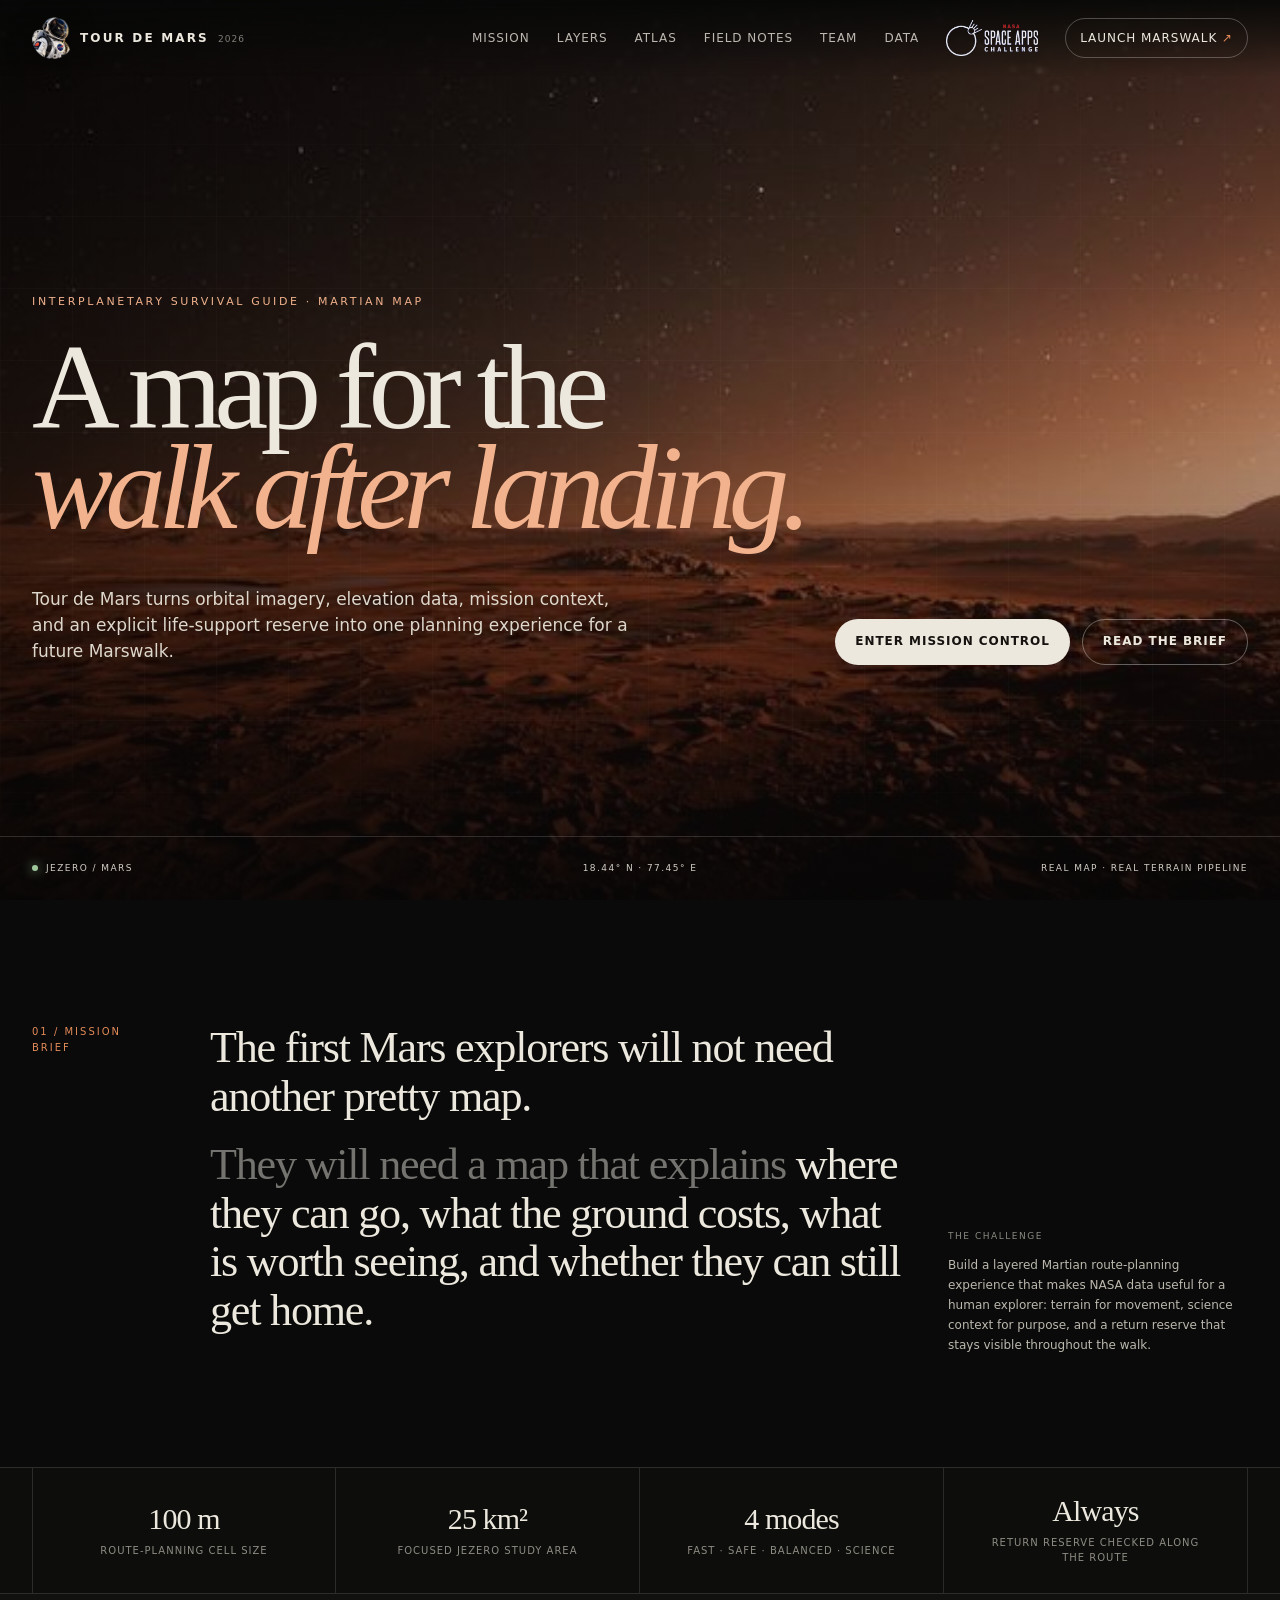
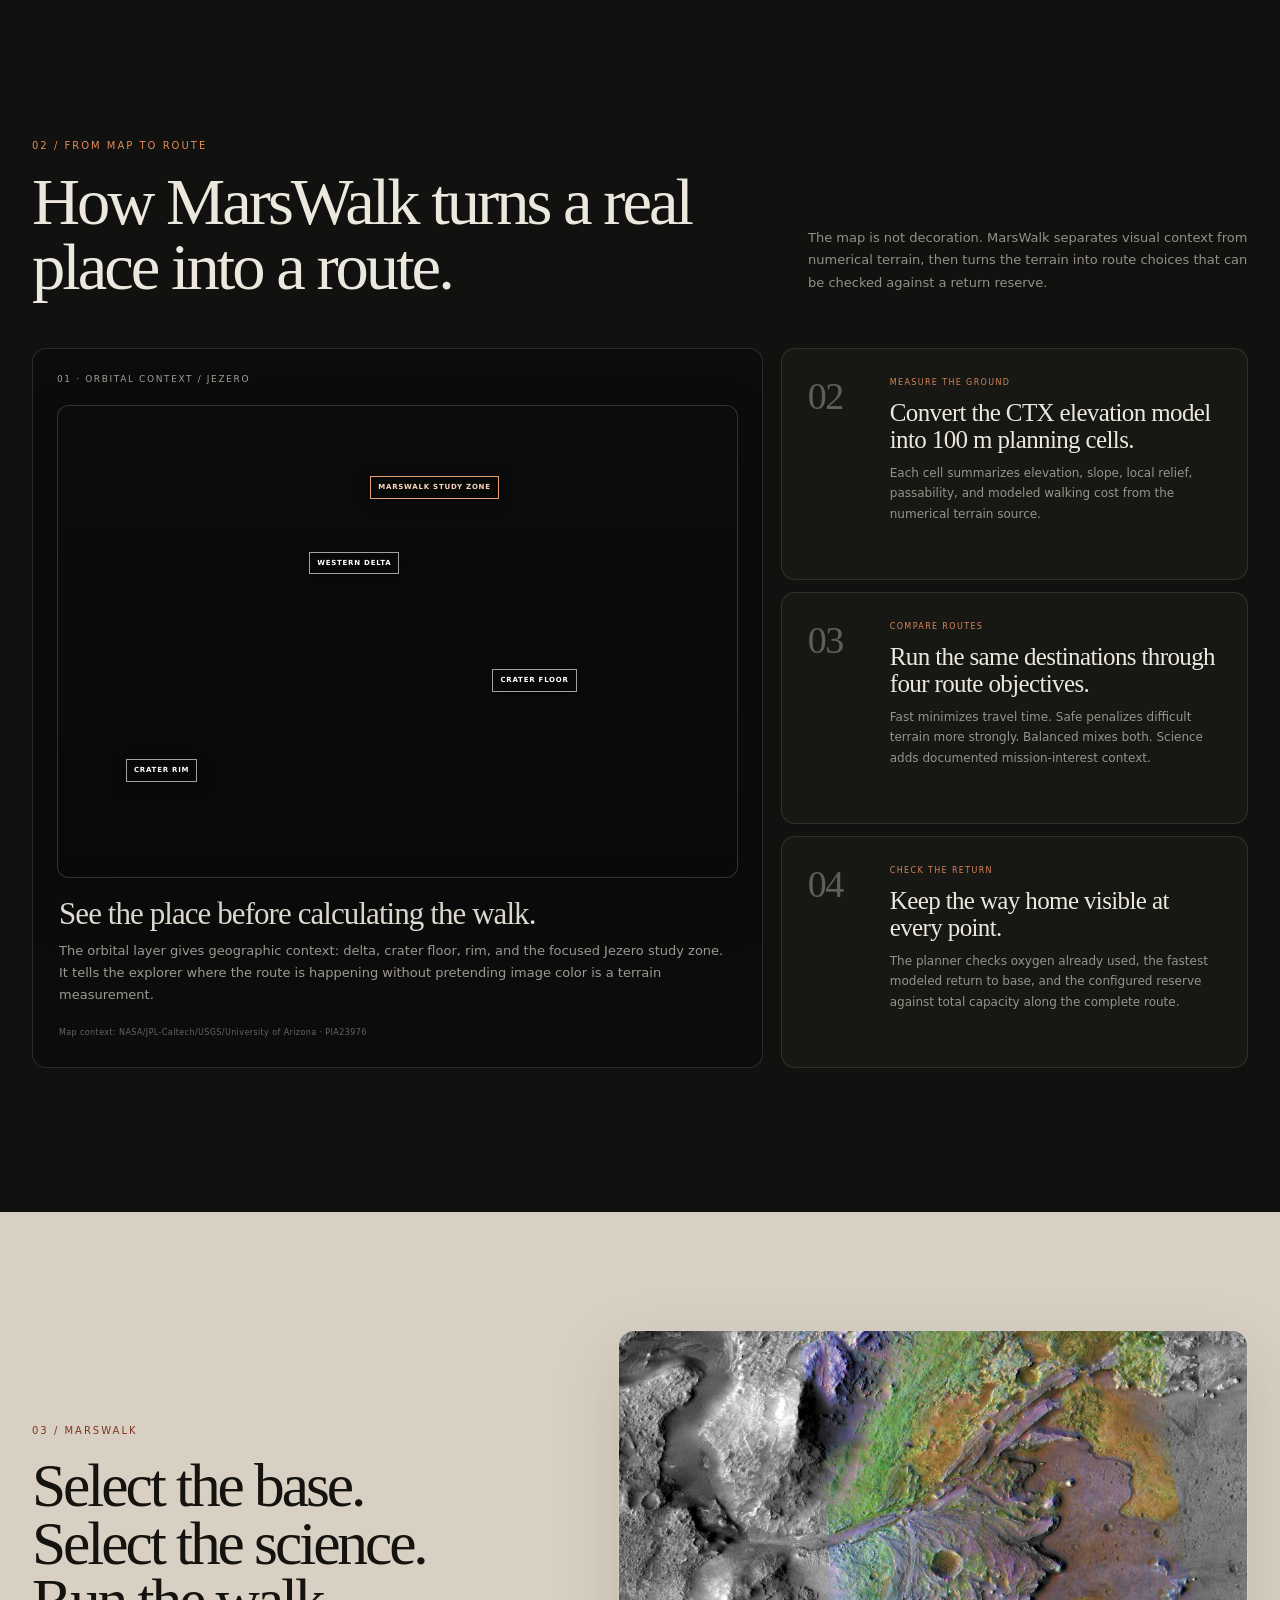
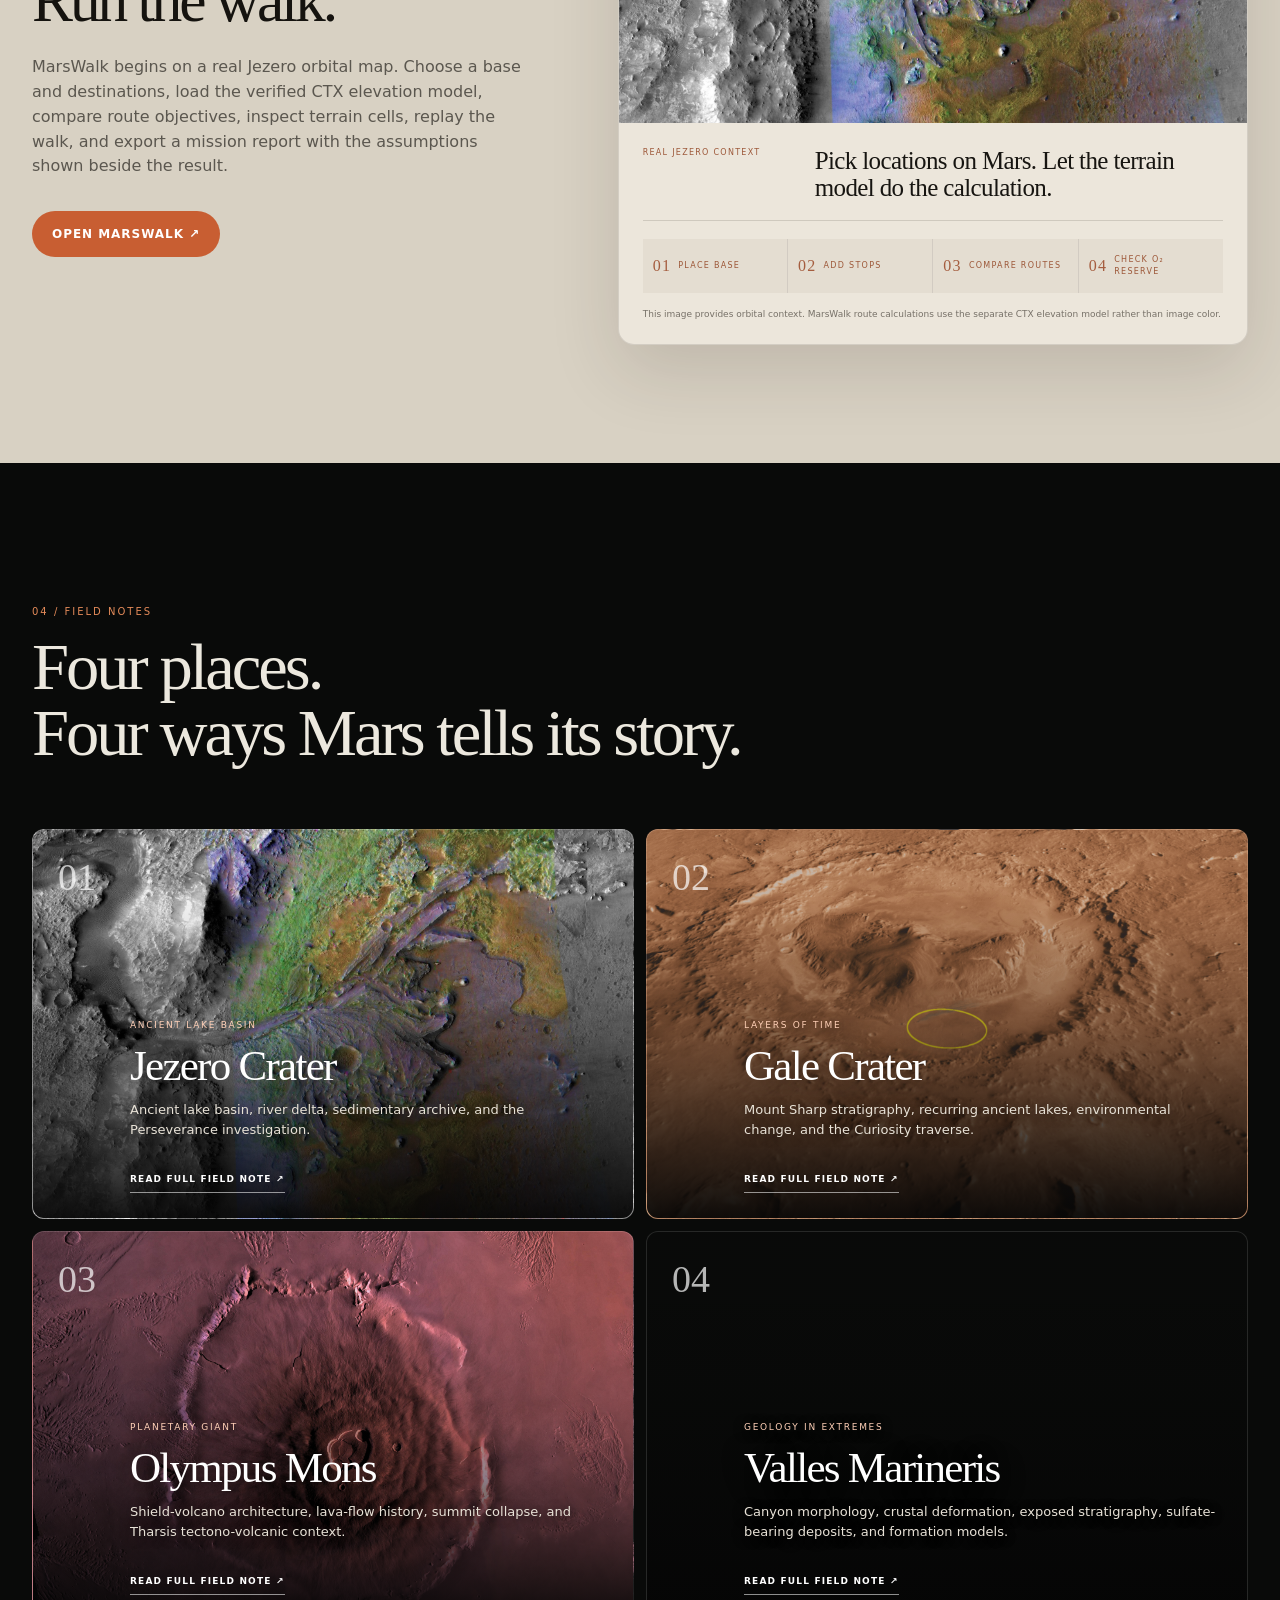
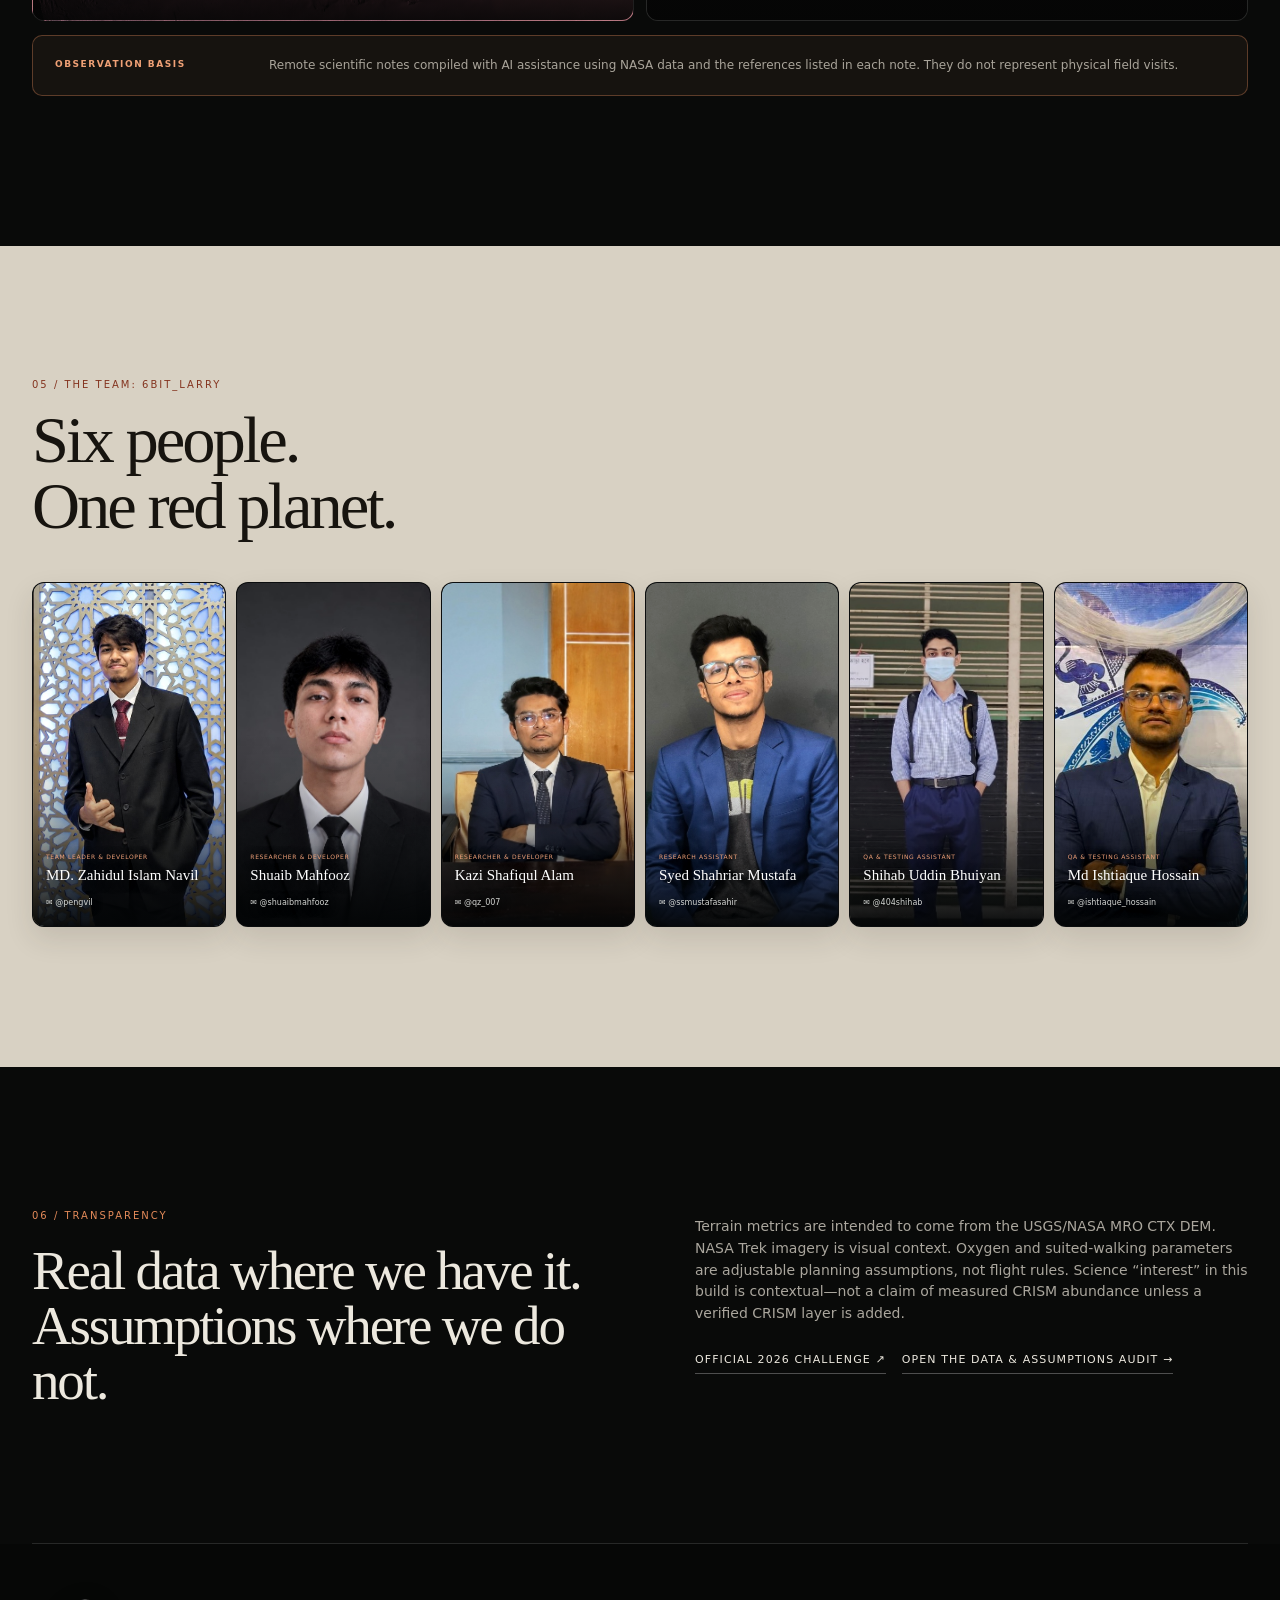
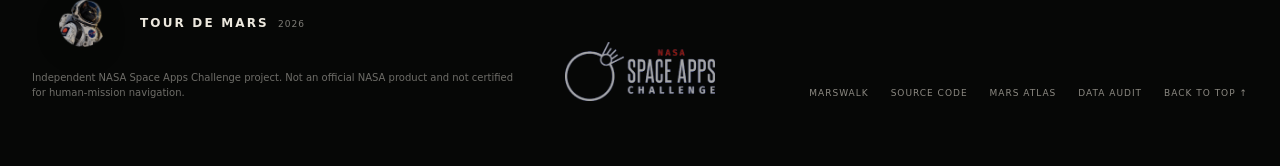
==== commit 602c645b: "fixed some" ====
--- a/index.html
+++ b/index.html
@@ -34,7 +34,7 @@
         <h1 class="reveal">A map for the<br><em>walk after landing.</em></h1>
         <div class="hero-lower reveal">
           <p>Tour de Mars turns orbital imagery, elevation data, mission context, and an explicit life-support reserve into one planning experience for a future Marswalk.</p>
-          <div class="hero-actions"><a class="button light" href="marswalk.html">Enter mission control</a><a class="button line" href="marswalk.html?demo=1">240s demo preview</a><a class="button line" href="#brief">Read the brief</a></div>
+          <div class="hero-actions"><a class="button light" href="marswalk.html">Enter mission control</a><a class="button line" href="#brief">Read the brief</a></div>
         </div>
       </div>
       <div class="hero-status">
@@ -118,17 +118,6 @@
       <div class="field-provenance reveal"><strong>OBSERVATION BASIS</strong><span>Remote scientific notes compiled with AI assistance using NASA data and the references listed in each note. They do not represent physical field visits.</span></div>
     </section>
 
-
-    <section class="resource-shelf shell" id="official-resources">
-      <div class="resource-title"><span>2026 / DATA PROVENANCE</span><h2>Real sources. Clearly separated from our model.</h2><p>Orbital imagery and terrain measurements are NASA/USGS resources; route optimization and oxygen planning are Tour de Mars modeling. A map-only rehearsal is marked illustrative until official elevation data loads.</p></div>
-      <div class="resource-links-grid">
-        <a href="https://trek.nasa.gov/mars/" target="_blank" rel="noopener noreferrer"><small>NASA/JPL</small><b>Mars Trek WMTS</b><span>Orbital basemap imagery ↗</span></a>
-        <a href="https://astrogeology-usgs.hub.arcgis.com/pages/interactive-maps-mars" target="_blank" rel="noopener noreferrer"><small>USGS/NASA</small><b>Mars Geology Maps</b><span>Geologic context ↗</span></a>
-        <a href="https://science.nasa.gov/resource/curiositys-proposed-path-up-mount-sharp/" target="_blank" rel="noopener noreferrer"><small>NASA SCIENCE</small><b>Curiosity Route Example</b><span>Route annotation reference ↗</span></a>
-        <a href="https://mars.nasa.gov/mars2020/multimedia/raw-images/" target="_blank" rel="noopener noreferrer"><small>MARS 2020</small><b>Perseverance Images</b><span>Ground imagery ↗</span></a>
-        <a href="https://worldview.earthdata.nasa.gov/" target="_blank" rel="noopener noreferrer"><small>EARTH REFERENCE ONLY</small><b>NASA Worldview</b><span>Not a Mars data layer ↗</span></a>
-      </div>
-    </section>
     <section class="team-section" id="team">
       <div class="shell">
         <div class="section-head team-head reveal"><div><span>05 / THE TEAM: 6bit_Larry</span><h2>Six people.<br>One red planet.</h2></div></div>
@@ -145,7 +134,7 @@
 
     <section class="transparency shell reveal">
       <div><span>06 / TRANSPARENCY</span><h2>Real data where we have it.<br>Assumptions where we do not.</h2></div>
-      <div><p>Terrain metrics are intended to come from the USGS/NASA MRO CTX DEM. NASA Trek imagery is visual context. Oxygen and suited-walking parameters are adjustable planning assumptions, not flight rules. Science “interest” in this build is contextual—not a claim of measured CRISM abundance unless a verified CRISM layer is added.</p><a class="text-link" href="https://www.spaceappschallenge.org/2026/challenges/interplanetary-survival-guide-martian-map/?tab=resources" target="_blank" rel="noopener noreferrer">2026 challenge: Interplanetary Survival Guide ↗</a><a class="text-link" href="data-audit.html">Open the data &amp; assumptions audit →</a></div>
+      <div><p>Terrain metrics are intended to come from the USGS/NASA MRO CTX DEM. NASA Trek imagery is visual context. Oxygen and suited-walking parameters are adjustable planning assumptions, not flight rules. Science “interest” in this build is contextual—not a claim of measured CRISM abundance unless a verified CRISM layer is added.</p><a class="text-link" href="https://www.spaceappschallenge.org/2026/challenges/interplanetary-survival-guide-martian-map/?tab=resources" target="_blank" rel="noopener noreferrer">Official 2026 challenge ↗</a><a class="text-link" href="data-audit.html">Open the data &amp; assumptions audit →</a></div>
     </section>
   </main>
 
@@ -153,7 +142,7 @@
     <div class="shell footer-grid">
       <div><a class="wordmark footer-mark" href="#top"><img class="team-logo footer-team-logo" src="assets/team-logo.png" alt="Tour de Mars team emblem"><span class="wordmark-text"><b>TOUR DE MARS</b><small>2026</small></span></a><p>Independent NASA Space Apps Challenge project. Not an official NASA product and not certified for human-mission navigation.</p></div>
       <a class="footer-space-apps" href="https://www.spaceappschallenge.org/" target="_blank" rel="noopener noreferrer" aria-label="Open the official NASA Space Apps Challenge website"><img src="assets/space-apps-logo-transparent.png" alt="NASA Space Apps Challenge"></a>
-      <div class="footer-links"><a href="marswalk.html">MarsWalk</a><a href="https://github.com/kazi-shafiqul-alam/tdm" target="_blank" rel="noopener noreferrer">Source on GitHub</a><a href="atlas.html">Mars Atlas</a><a href="data-audit.html">Data audit</a><a href="#top">Back to top ↑</a></div>
+      <div class="footer-links"><a href="marswalk.html">MarsWalk</a><a href="https://github.com/kazi-shafiqul-alam/tdm" target="_blank" rel="noopener noreferrer">Source code</a><a href="atlas.html">Mars Atlas</a><a href="data-audit.html">Data audit</a><a href="#top">Back to top ↑</a></div>
     </div>
   </footer>
 </body>
--- a/app.css
+++ b/app.css
@@ -117,6 +117,6 @@
   .mission-mini-flow{grid-template-columns:1fr}
 }
 
-/* Competition demo data-resource shelf */
-.resource-shelf{padding:105px 0}.resource-title{max-width:780px;margin-bottom:25px}.resource-title>span{font-size:10px;letter-spacing:.17em;color:#cc8364}.resource-title h2{font-size:clamp(28px,4vw,52px);font-weight:400;line-height:1.08;margin:14px 0 12px}.resource-title p{font-size:13px;line-height:1.7;color:#92928a}.resource-links-grid{display:grid;grid-template-columns:repeat(5,1fr);gap:10px}.resource-links-grid a{border:1px solid #3c3531;padding:20px 15px;display:flex;flex-direction:column;gap:10px;min-height:180px;text-decoration:none;background:#121110;color:#e5ded6;transition:background .2s,border-color .2s}.resource-links-grid a:hover{background:#201711;border-color:#a3674d}.resource-links-grid small{font-size:9px;letter-spacing:.14em;color:#d28867}.resource-links-grid b{font-size:20px;font-weight:400}.resource-links-grid span{margin-top:auto;font-size:10px;color:#a79b94}.transparency .text-link+.text-link{margin-left:16px}
-@media(max-width:1000px){.resource-links-grid{grid-template-columns:repeat(3,1fr)}}@media(max-width:650px){.resource-links-grid{grid-template-columns:1fr 1fr}.resource-links-grid a{min-height:145px}}@media(max-width:440px){.resource-links-grid{grid-template-columns:1fr}}
+/* source links below the transparency summary */
+.transparency .text-link+.text-link{margin-left:16px}
+@media(max-width:620px){.transparency .text-link+.text-link{display:block;margin-left:0;margin-top:12px}}
